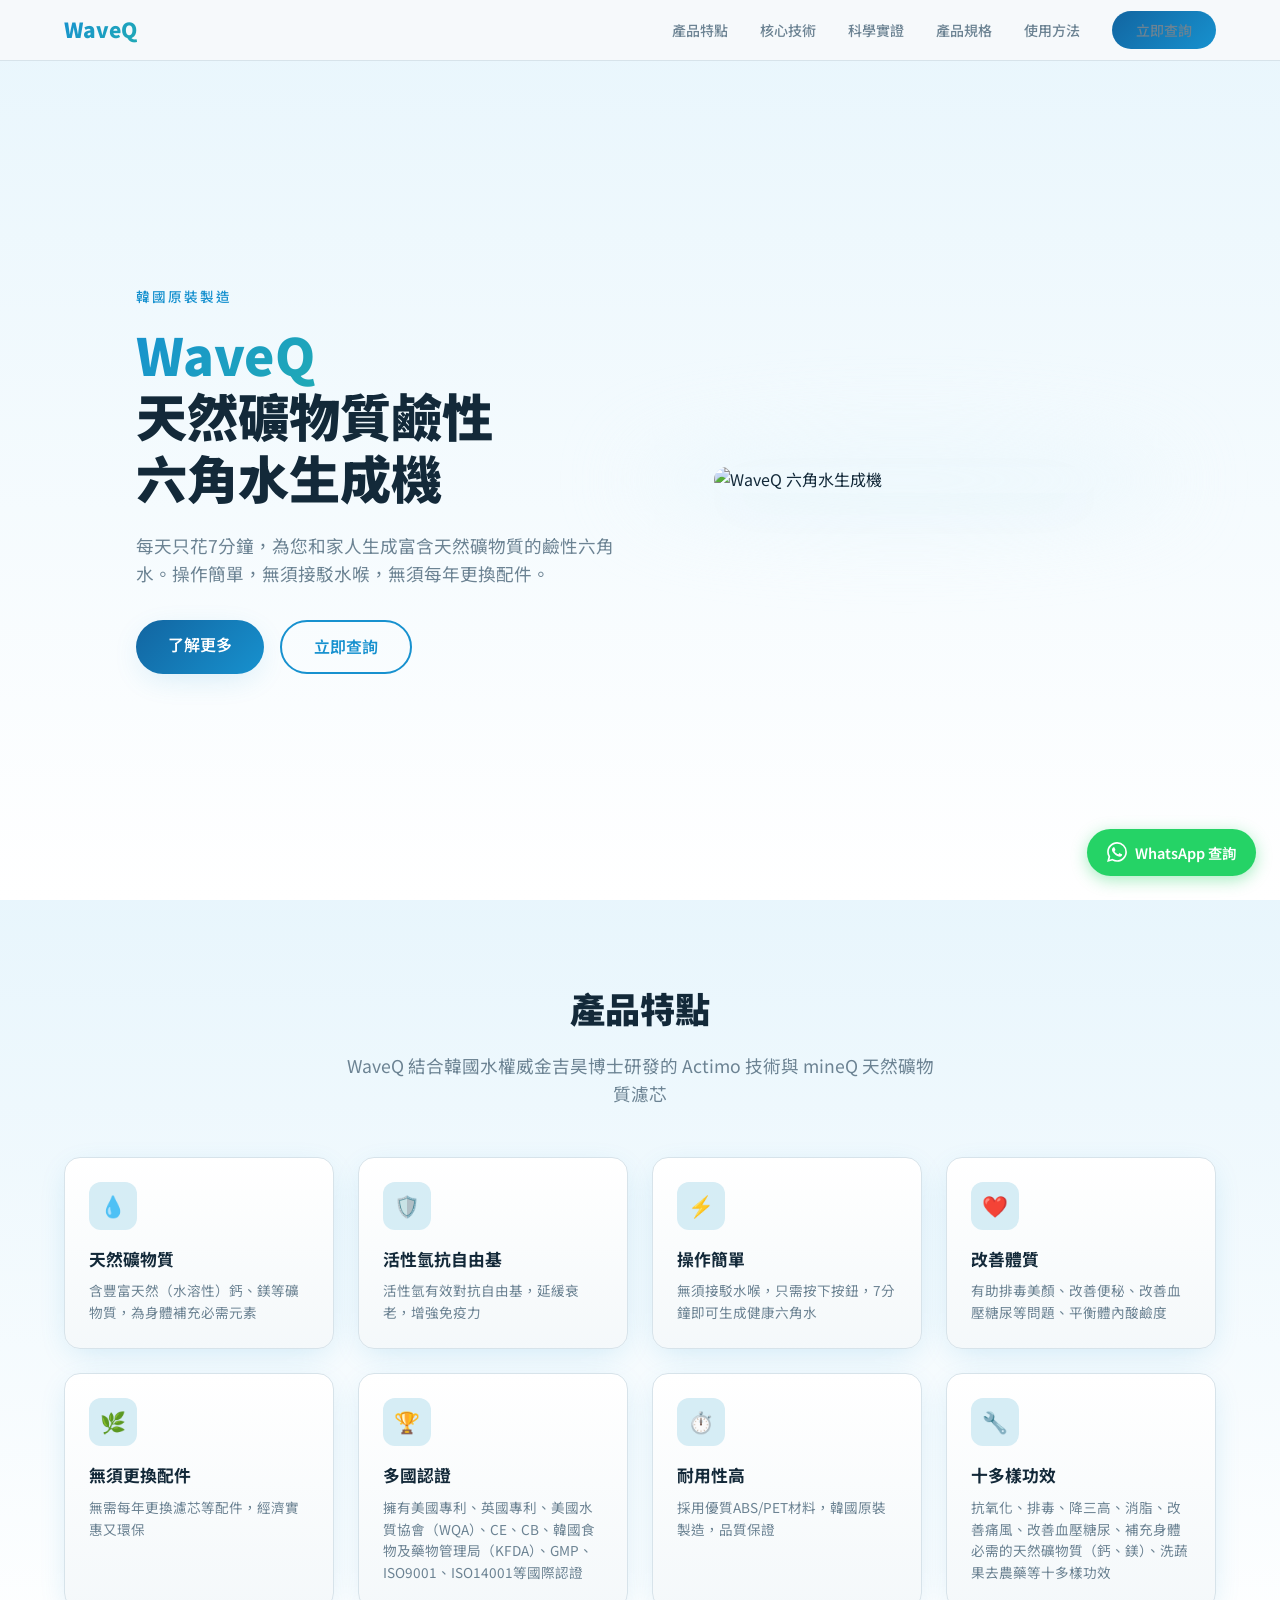
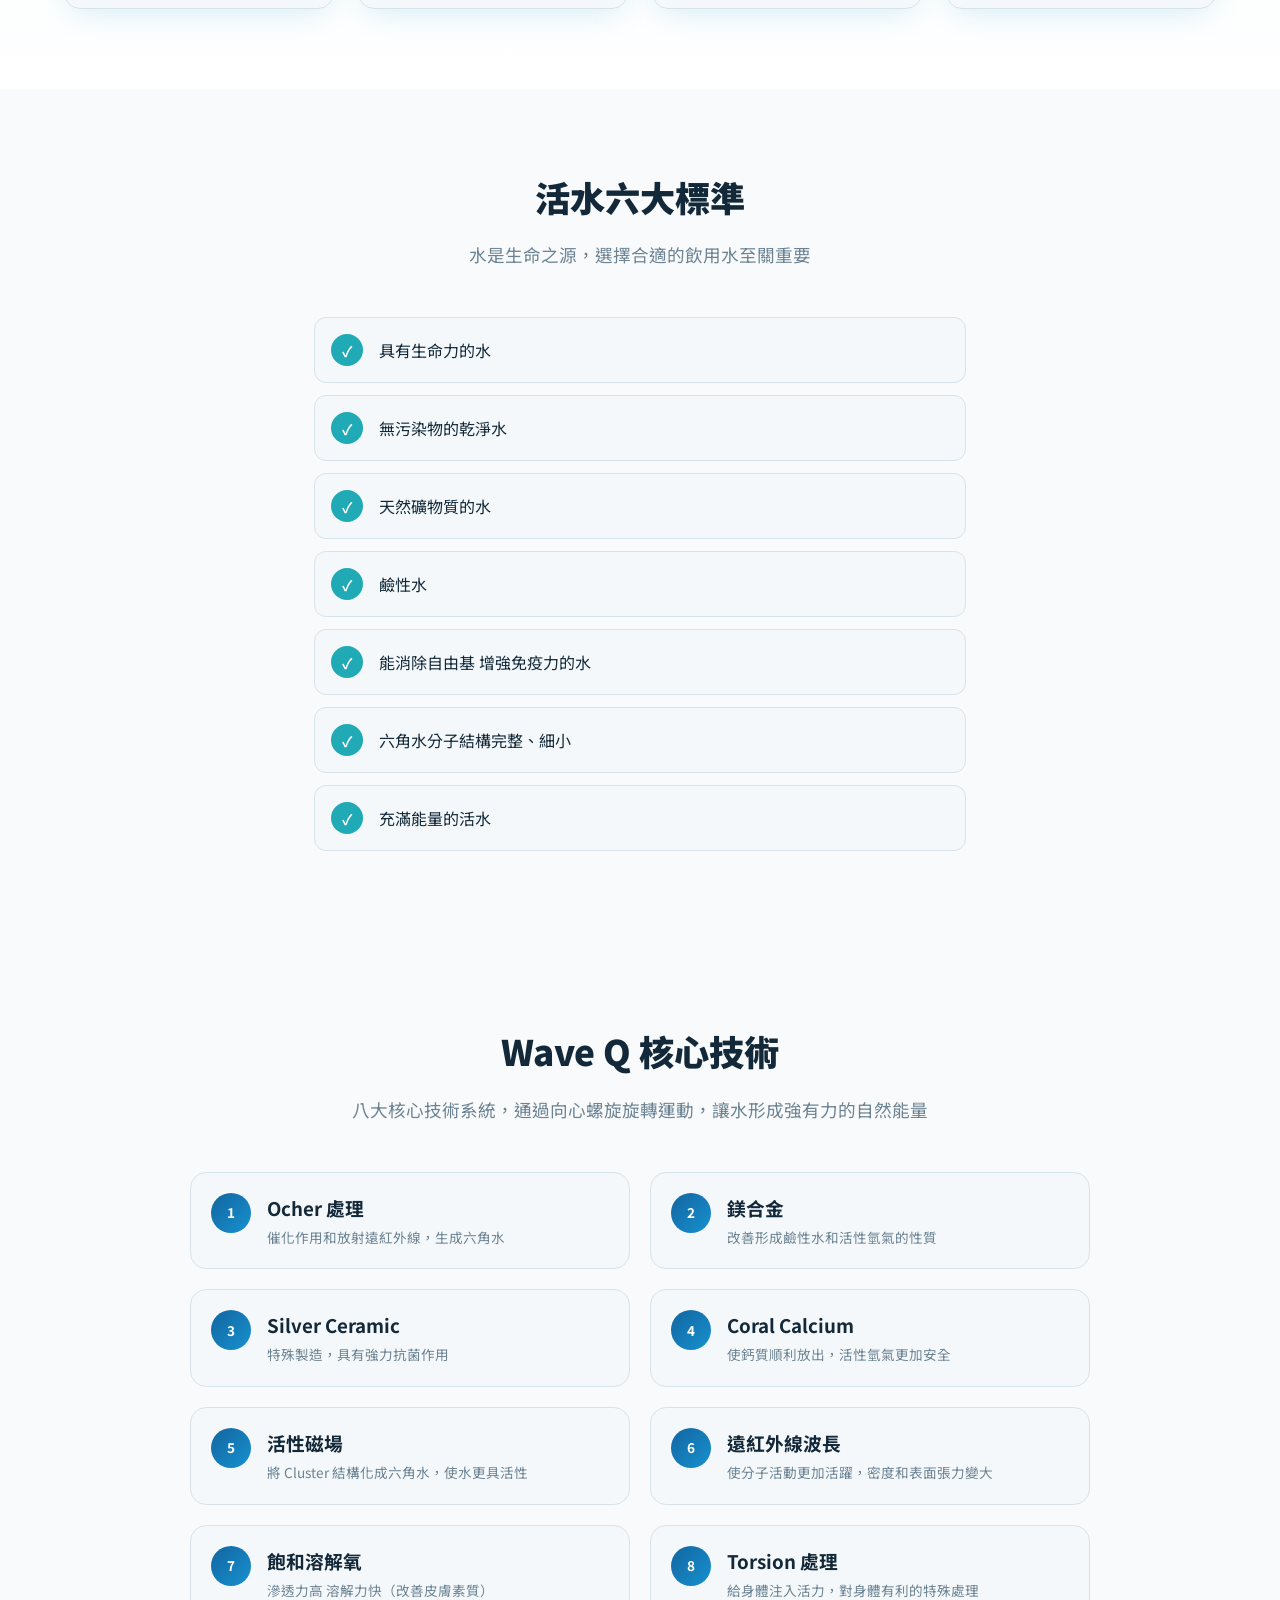
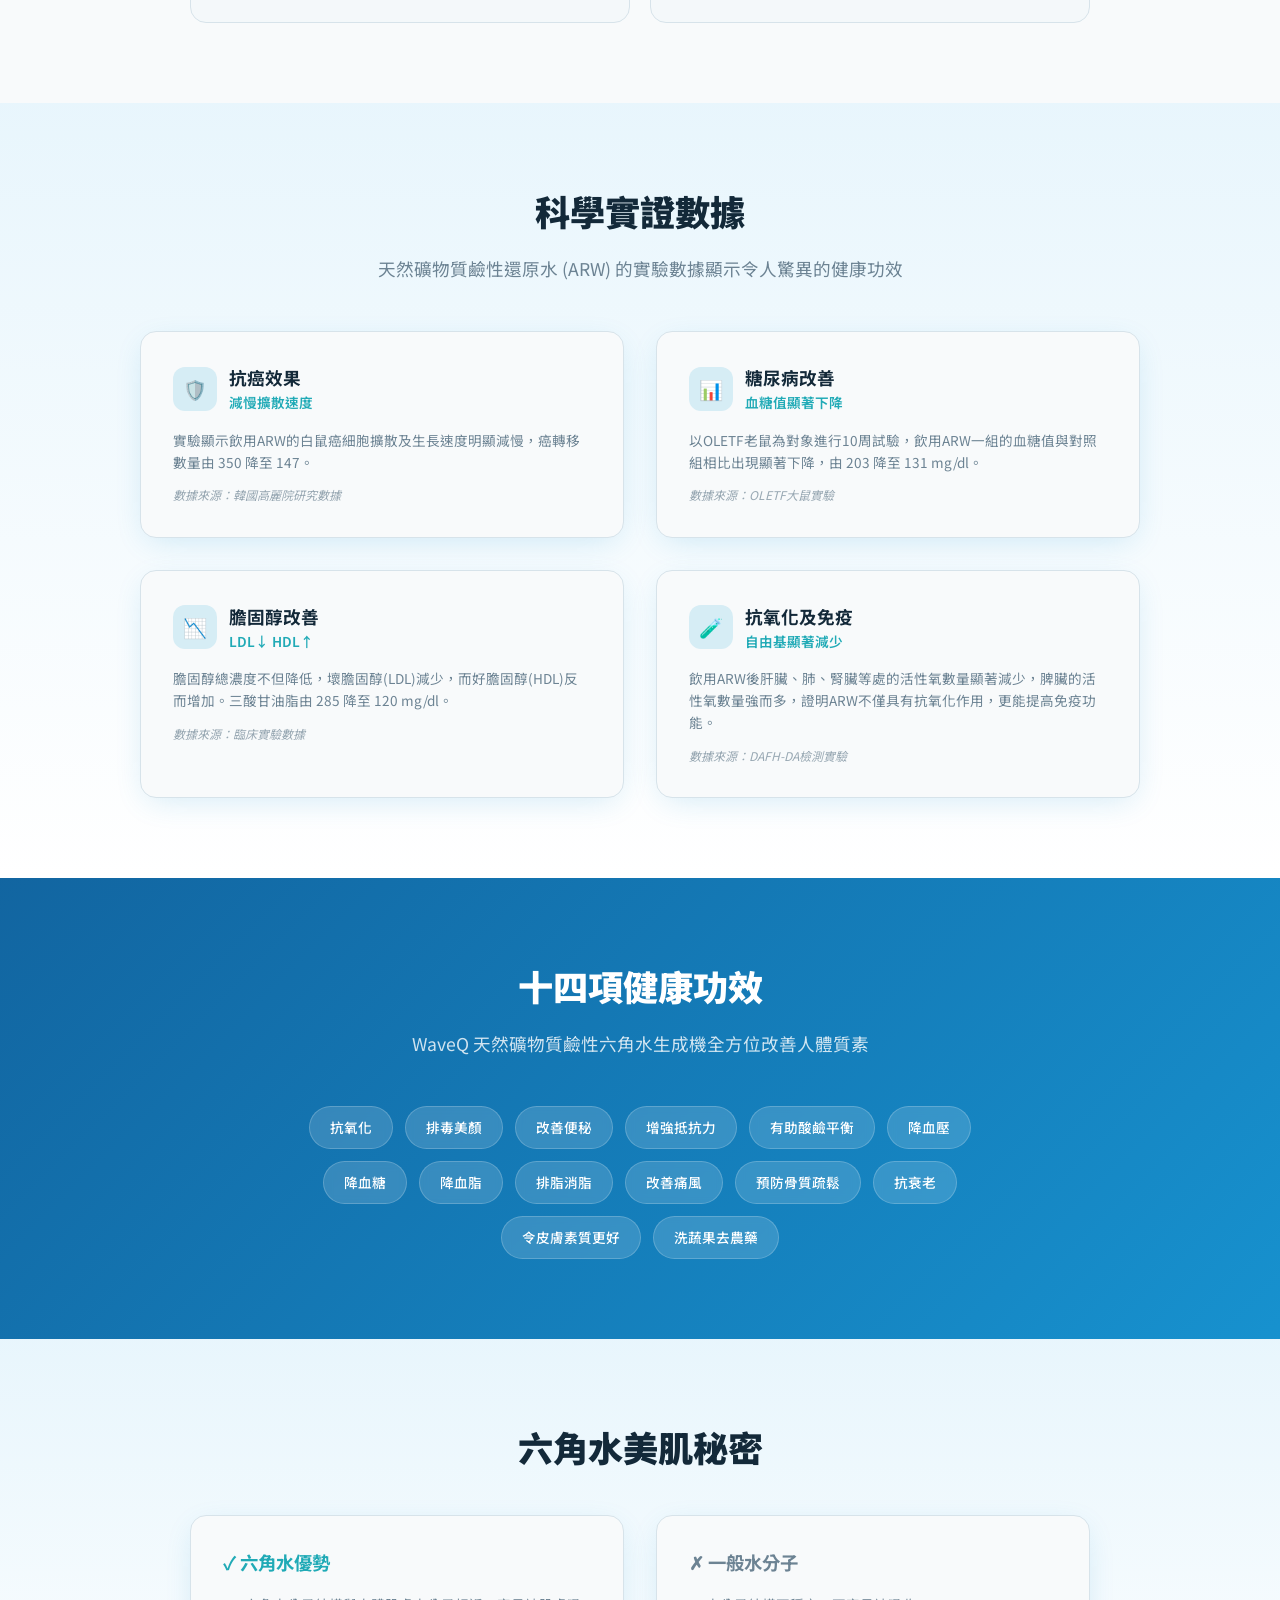
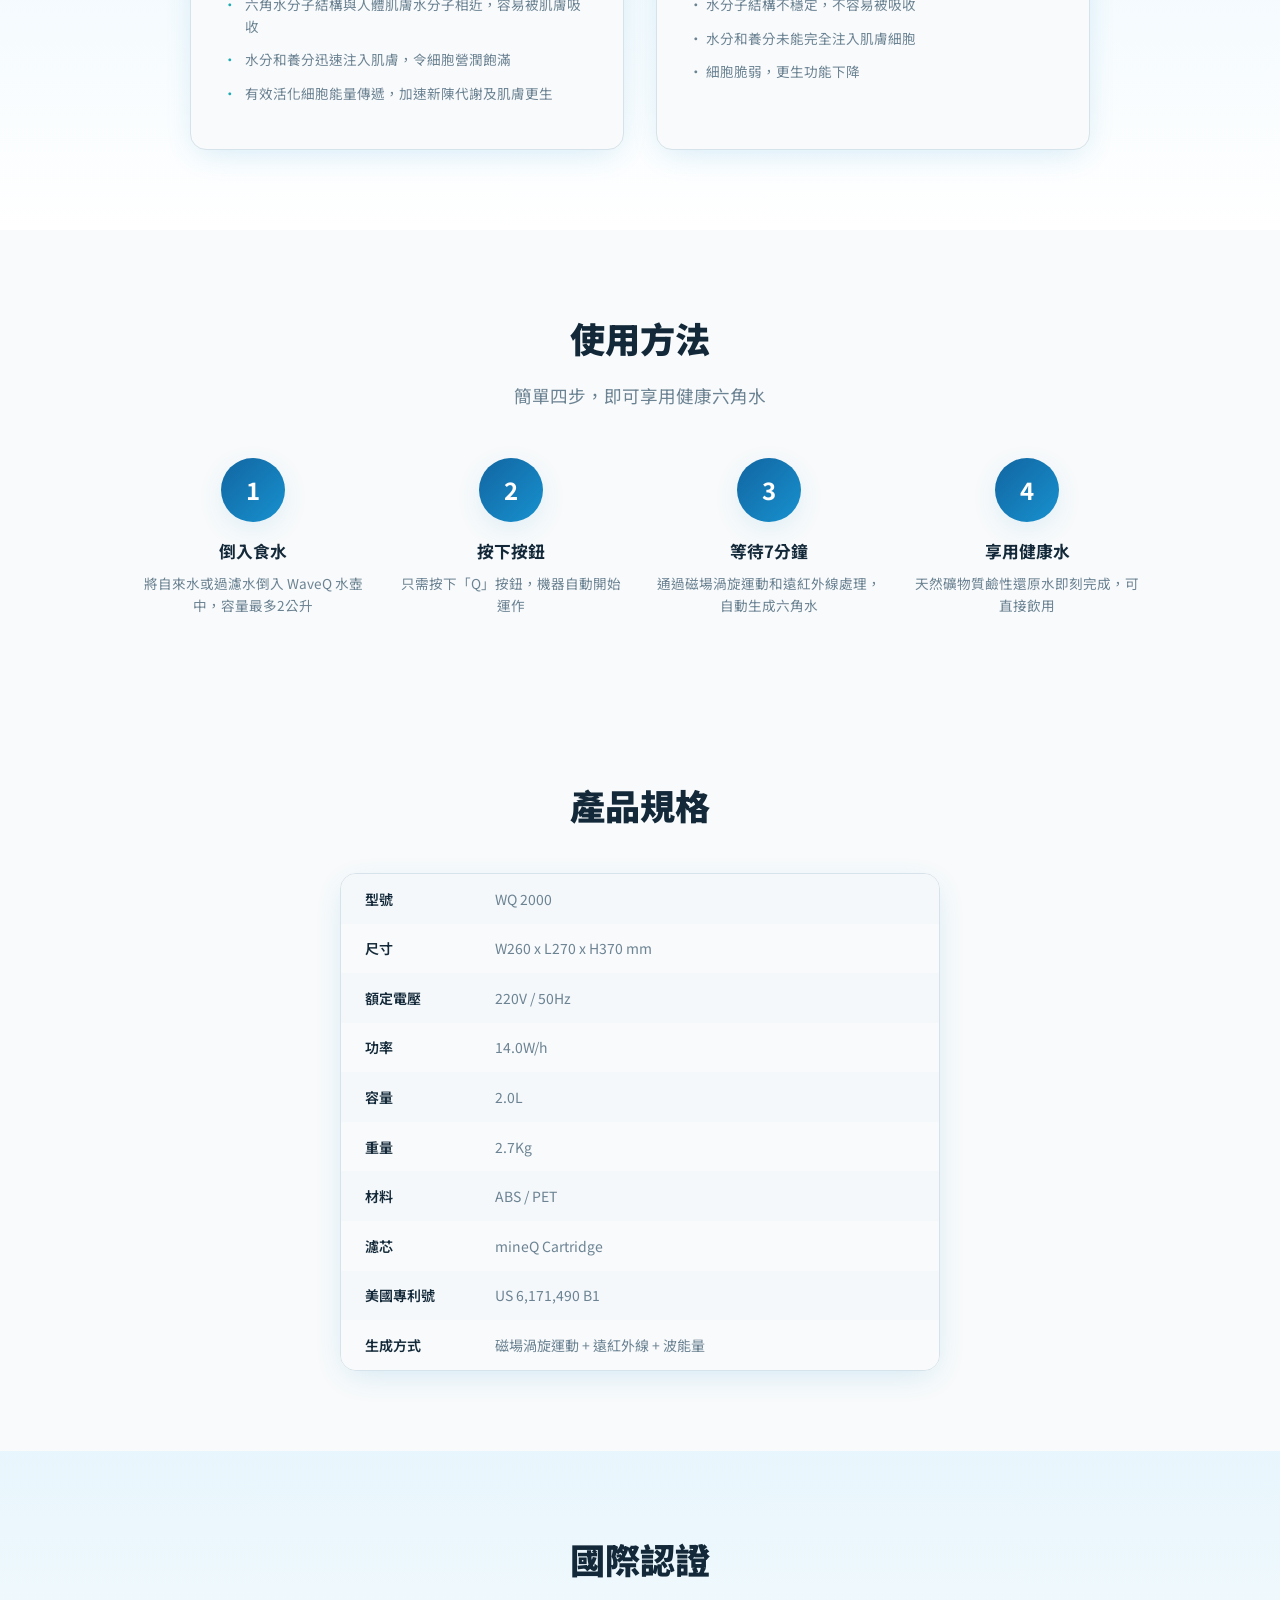
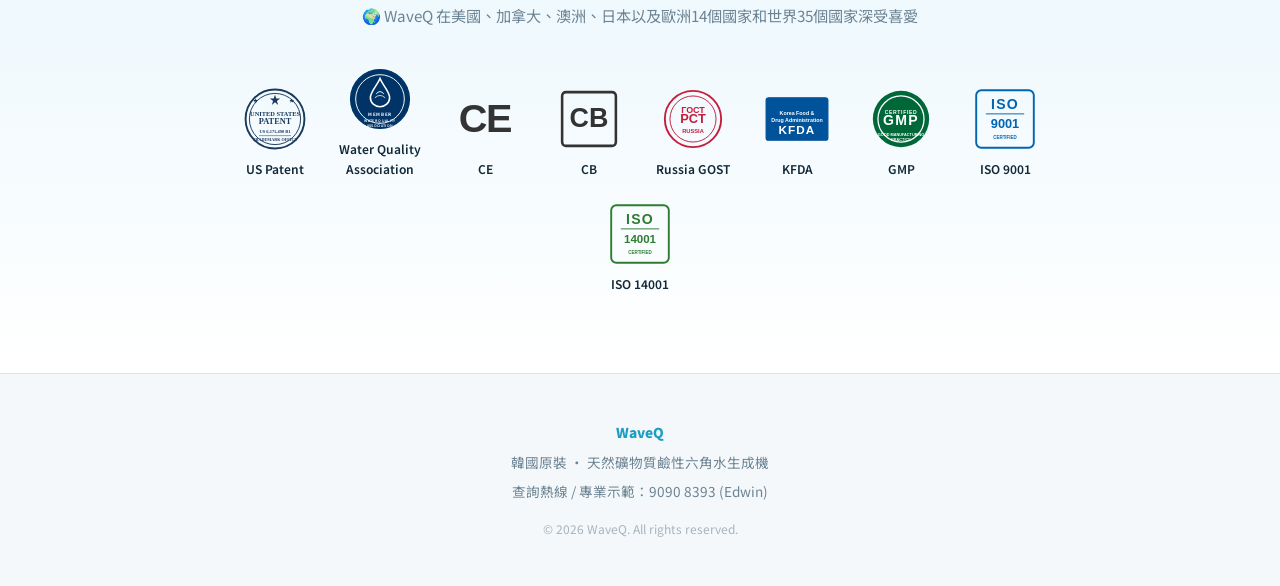
==== docs/index.html @ 983cb518 "Changes" ====
<!DOCTYPE html>
<html lang="zh-HK">
<head>
  <meta charset="UTF-8" />
  <meta name="viewport" content="width=device-width, initial-scale=1.0" />
  <title>WaveQ 韓國六角水生成機 | 天然礦物質鹼性還原水</title>
  <meta name="description" content="WaveQ 韓國原裝天然礦物質鹼性六角水生成機，每天7分鐘生成健康六角水。多國認證，操作簡單。" />
  <meta property="og:title" content="WaveQ 韓國六角水生成機" />
  <meta property="og:description" content="天然礦物質鹼性六角水生成機，每天7分鐘為您和家人生成健康六角水" />
  <meta property="og:type" content="website" />
  <link rel="preconnect" href="https://fonts.googleapis.com" />
  <link href="https://fonts.googleapis.com/css2?family=Noto+Sans+TC:wght@300;400;500;700;900&display=swap" rel="stylesheet" />
  <style>
    *, *::before, *::after { box-sizing: border-box; margin: 0; padding: 0; }
    :root {
      --bg: hsl(200, 30%, 98%);
      --fg: hsl(205, 50%, 15%);
      --card: hsl(200, 40%, 97%);
      --primary: hsl(200, 80%, 45%);
      --primary-fg: #fff;
      --secondary: hsl(195, 60%, 90%);
      --secondary-fg: hsl(205, 60%, 25%);
      --muted: hsl(205, 15%, 50%);
      --accent: hsl(185, 70%, 42%);
      --border: hsl(200, 30%, 88%);
      --water-deep: hsl(205, 80%, 35%);
      --gradient-water: linear-gradient(180deg, hsl(200, 80%, 95%), #fff);
      --gradient-deep: linear-gradient(135deg, hsl(205, 80%, 35%), hsl(200, 80%, 45%));
      --shadow-water: 0 8px 32px -8px hsla(200, 80%, 45%, 0.2);
      --shadow-water-lg: 0 16px 48px -12px hsla(200, 80%, 45%, 0.25);
      --radius: 1rem;
    }
    body { font-family: 'Noto Sans TC', sans-serif; background: var(--bg); color: var(--fg); line-height: 1.6; -webkit-font-smoothing: antialiased; }
    a { text-decoration: none; color: inherit; }
    .container { max-width: 1200px; margin: 0 auto; padding: 0 1.5rem; }
    .text-gradient { background: linear-gradient(135deg, var(--primary), var(--accent)); -webkit-background-clip: text; -webkit-text-fill-color: transparent; background-clip: text; }
    .section { padding: 5rem 0; }
    .section-title { font-size: 2.2rem; font-weight: 900; text-align: center; margin-bottom: 1rem; }
    .section-subtitle { text-align: center; color: var(--muted); font-size: 1.1rem; max-width: 600px; margin: 0 auto 3rem; }

    /* NAV */
    .nav { position: fixed; top: 0; left: 0; right: 0; z-index: 100; background: hsla(200, 30%, 98%, 0.85); backdrop-filter: blur(12px); border-bottom: 1px solid var(--border); }
    .nav-inner { display: flex; align-items: center; justify-content: space-between; height: 60px; }
    .nav-logo { font-size: 1.3rem; font-weight: 900; }
    .nav-links { display: flex; gap: 2rem; align-items: center; }
    .nav-links a { font-size: 0.875rem; font-weight: 500; color: var(--muted); transition: color 0.2s; }
    .nav-links a:hover { color: var(--primary); }
    .nav-cta { padding: 0.5rem 1.5rem; border-radius: 99px; background: var(--gradient-deep); color: #fff; font-size: 0.875rem; font-weight: 600; transition: box-shadow 0.3s; }
    .nav-cta:hover { box-shadow: var(--shadow-water); }
    .nav-toggle { display: none; background: none; border: none; font-size: 1.5rem; cursor: pointer; color: var(--fg); }
    .nav-mobile { display: none; flex-direction: column; gap: 0.5rem; padding: 1rem 1.5rem; background: var(--bg); border-bottom: 1px solid var(--border); }
    .nav-mobile a { padding: 0.5rem 0; font-size: 0.9rem; color: var(--muted); }

    /* HERO */
    .hero { min-height: 100vh; display: flex; align-items: center; background: var(--gradient-water); padding-top: 60px; }
    .hero-grid { display: grid; grid-template-columns: 1fr 1fr; gap: 3rem; align-items: center; }
    .hero-tag { color: var(--primary); font-weight: 500; letter-spacing: 0.15em; text-transform: uppercase; font-size: 0.85rem; margin-bottom: 1rem; }
    .hero h1 { font-size: 3.2rem; font-weight: 900; line-height: 1.2; margin-bottom: 1.5rem; }
    .hero p.desc { font-size: 1.1rem; color: var(--muted); margin-bottom: 2rem; max-width: 480px; }
    .hero-btns { display: flex; gap: 1rem; flex-wrap: wrap; }
    .btn-primary { padding: 0.75rem 2rem; border-radius: 99px; background: var(--gradient-deep); color: #fff; font-weight: 600; box-shadow: var(--shadow-water); transition: all 0.3s; border: none; cursor: pointer; font-size: 1rem; }
    .btn-primary:hover { transform: scale(1.05); box-shadow: var(--shadow-water-lg); }
    .btn-outline { padding: 0.75rem 2rem; border-radius: 99px; border: 2px solid var(--primary); color: var(--primary); font-weight: 600; background: transparent; cursor: pointer; font-size: 1rem; transition: all 0.3s; }
    .btn-outline:hover { background: var(--primary); color: #fff; }
    .hero-img-wrap { display: flex; justify-content: center; position: relative; }
    .hero-img-wrap img { max-width: 380px; width: 100%; border-radius: 1.5rem; box-shadow: var(--shadow-water-lg); position: relative; z-index: 1; }
    .hero-glow { position: absolute; inset: -2rem; border-radius: 50%; background: hsl(200, 80%, 95%); opacity: 0.6; filter: blur(40px); }

    /* FEATURES */
    .bg-water { background: var(--gradient-water); }
    .features-grid { display: grid; grid-template-columns: repeat(4, 1fr); gap: 1.5rem; }
    .feature-card { background: linear-gradient(180deg, #fff, var(--card)); border-radius: var(--radius); padding: 1.5rem; border: 1px solid var(--border); box-shadow: var(--shadow-water); transition: all 0.3s; }
    .feature-card:hover { transform: translateY(-4px); box-shadow: var(--shadow-water-lg); }
    .feature-icon { width: 48px; height: 48px; border-radius: 12px; background: var(--secondary); display: flex; align-items: center; justify-content: center; margin-bottom: 1rem; font-size: 1.3rem; }
    .feature-card h3 { font-size: 1.05rem; font-weight: 700; margin-bottom: 0.5rem; }
    .feature-card p { font-size: 0.85rem; color: var(--muted); }

    /* LIVING WATER */
    .criteria-item { display: flex; align-items: center; gap: 1rem; padding: 1rem; border-radius: 12px; background: var(--card); border: 1px solid var(--border); margin-bottom: 0.75rem; transition: box-shadow 0.3s; }
    .criteria-item:hover { box-shadow: var(--shadow-water); }
    .criteria-check { width: 32px; height: 32px; border-radius: 50%; background: var(--accent); color: #fff; display: flex; align-items: center; justify-content: center; flex-shrink: 0; font-weight: 700; font-size: 0.9rem; }

    /* TECHNOLOGY */
    .tech-grid { display: grid; grid-template-columns: 1fr 1fr; gap: 1.25rem; max-width: 900px; margin: 0 auto; }
    .tech-card { display: flex; align-items: flex-start; gap: 1rem; padding: 1.25rem; border-radius: var(--radius); background: var(--card); border: 1px solid var(--border); transition: box-shadow 0.3s; }
    .tech-card:hover { box-shadow: var(--shadow-water); }
    .tech-num { width: 40px; height: 40px; border-radius: 50%; background: var(--gradient-deep); color: #fff; display: flex; align-items: center; justify-content: center; font-weight: 700; font-size: 0.85rem; flex-shrink: 0; }
    .tech-card h3 { font-weight: 700; margin-bottom: 0.25rem; }
    .tech-card p { font-size: 0.85rem; color: var(--muted); }

    /* HEALTH DATA */
    .data-grid { display: grid; grid-template-columns: 1fr 1fr; gap: 2rem; max-width: 1000px; margin: 0 auto; }
    .data-card { background: var(--bg); border-radius: var(--radius); padding: 2rem; border: 1px solid var(--border); box-shadow: var(--shadow-water); transition: box-shadow 0.3s; }
    .data-card:hover { box-shadow: var(--shadow-water-lg); }
    .data-header { display: flex; align-items: center; gap: 0.75rem; margin-bottom: 1rem; }
    .data-icon { width: 44px; height: 44px; border-radius: 12px; background: var(--secondary); display: flex; align-items: center; justify-content: center; font-size: 1.2rem; }
    .data-header h3 { font-weight: 700; font-size: 1.1rem; }
    .data-stat { font-size: 0.85rem; font-weight: 600; color: var(--accent); }
    .data-card p { font-size: 0.85rem; color: var(--muted); margin-bottom: 0.75rem; }
    .data-source { font-size: 0.75rem; color: hsl(205, 15%, 65%); font-style: italic; }

    /* BENEFITS */
    .benefits-section { background: var(--gradient-deep); color: #fff; }
    .benefits-section .section-subtitle { color: hsla(0,0%,100%,0.8); }
    .benefits-wrap { display: flex; flex-wrap: wrap; justify-content: center; gap: 0.75rem; max-width: 700px; margin: 0 auto; }
    .benefit-tag { padding: 0.6rem 1.25rem; border-radius: 99px; background: hsla(0,0%,100%,0.15); border: 1px solid hsla(0,0%,100%,0.2); font-size: 0.85rem; font-weight: 500; backdrop-filter: blur(4px); }

    /* SKINCARE */
    .skin-grid { display: grid; grid-template-columns: 1fr 1fr; gap: 2rem; max-width: 900px; margin: 0 auto; }
    .skin-card { background: var(--bg); border-radius: var(--radius); padding: 2rem; border: 1px solid var(--border); box-shadow: var(--shadow-water); }
    .skin-card h3 { font-size: 1.15rem; font-weight: 700; margin-bottom: 1rem; }
    .skin-card h3.good { color: var(--accent); }
    .skin-card h3.bad { color: var(--muted); }
    .skin-card li { font-size: 0.85rem; color: var(--muted); margin-bottom: 0.75rem; display: flex; gap: 0.5rem; }
    .skin-card li span.dot-accent { color: var(--accent); }

    /* HOW TO USE */
    .steps-grid { display: grid; grid-template-columns: repeat(4, 1fr); gap: 2rem; max-width: 1000px; margin: 0 auto; text-align: center; }
    .step-num { width: 64px; height: 64px; border-radius: 50%; background: var(--gradient-deep); color: #fff; display: flex; align-items: center; justify-content: center; font-size: 1.5rem; font-weight: 700; margin: 0 auto 1rem; box-shadow: var(--shadow-water); }
    .steps-grid h3 { font-weight: 700; font-size: 1.05rem; margin-bottom: 0.5rem; }
    .steps-grid p { font-size: 0.85rem; color: var(--muted); }

    /* SPECS */
    .specs-table { max-width: 600px; margin: 0 auto; border-radius: var(--radius); border: 1px solid var(--border); overflow: hidden; box-shadow: var(--shadow-water); }
    .spec-row { display: flex; align-items: center; padding: 0.85rem 1.5rem; }
    .spec-row:nth-child(odd) { background: var(--card); }
    .spec-row:nth-child(even) { background: var(--bg); }
    .spec-label { width: 130px; flex-shrink: 0; font-weight: 600; font-size: 0.875rem; }
    .spec-value { font-size: 0.875rem; color: var(--muted); }

    /* CERTS */
    .certs-note { text-align: center; color: var(--muted); margin-bottom: 2.5rem; font-size: 0.95rem; }
    .certs-wrap { display: flex; flex-wrap: wrap; justify-content: center; align-items: flex-end; gap: 1.5rem; max-width: 900px; margin: 0 auto; }
    .cert-badge { display: flex; flex-direction: column; align-items: center; gap: 0.5rem; min-width: 80px; text-align: center; font-size: 0.75rem; font-weight: 600; color: var(--fg); }
    .cert-badge .cert-logo { width: 64px; height: 64px; display: flex; align-items: center; justify-content: center; }

    /* FOOTER */
    .footer { padding: 3rem 0; background: var(--card); border-top: 1px solid var(--border); text-align: center; }
    .footer-logo { font-size: 1.2rem; font-weight: 900; margin-bottom: 0.5rem; }
    .footer p { font-size: 0.85rem; color: var(--muted); }
    .footer .copy { font-size: 0.75rem; color: hsl(205, 15%, 70%); margin-top: 1rem; }

    /* WHATSAPP */
    .wa-btn { position: fixed; bottom: 1.5rem; right: 1.5rem; z-index: 200; display: flex; align-items: center; gap: 0.5rem; padding: 0.75rem 1.25rem; border-radius: 99px; background: #25D366; color: #fff; font-weight: 600; font-size: 0.9rem; box-shadow: 0 4px 16px rgba(37,211,102,0.4); transition: all 0.3s; }
    .wa-btn:hover { transform: scale(1.05); box-shadow: 0 6px 24px rgba(37,211,102,0.5); }
    .wa-btn svg { width: 20px; height: 20px; }

    /* RESPONSIVE */
    @media (max-width: 768px) {
      .hero-grid { grid-template-columns: 1fr; text-align: center; }
      .hero h1 { font-size: 2.2rem; }
      .hero p.desc { margin: 0 auto 2rem; }
      .hero-btns { justify-content: center; }
      .hero-img-wrap img { max-width: 280px; }
      .features-grid { grid-template-columns: 1fr 1fr; }
      .tech-grid, .data-grid, .skin-grid { grid-template-columns: 1fr; }
      .steps-grid { grid-template-columns: 1fr 1fr; }
      .nav-links { display: none; }
      .nav-toggle { display: block; }
      .nav-mobile.open { display: flex; }
      .section-title { font-size: 1.7rem; }
      .wa-btn span { display: none; }
    }
    @media (max-width: 480px) {
      .features-grid { grid-template-columns: 1fr; }
      .steps-grid { grid-template-columns: 1fr; }
    }

    /* ANIMATIONS */
    .fade-in { opacity: 0; transform: translateY(20px); transition: opacity 0.6s ease, transform 0.6s ease; }
    .fade-in.visible { opacity: 1; transform: translateY(0); }
  </style>
</head>
<body>

<!-- NAV -->
<nav class="nav">
  <div class="container nav-inner">
    <a href="#" class="nav-logo text-gradient">WaveQ</a>
    <div class="nav-links">
      <a href="#features">產品特點</a>
      <a href="#technology">核心技術</a>
      <a href="#research">科學實證</a>
      <a href="#specs">產品規格</a>
      <a href="#howto">使用方法</a>
      <a href="https://wa.link/uuzzvl" target="_blank" rel="noopener" class="nav-cta">立即查詢</a>
    </div>
    <button class="nav-toggle" onclick="document.getElementById('mobileNav').classList.toggle('open')" aria-label="Menu">☰</button>
  </div>
  <div id="mobileNav" class="nav-mobile">
    <a href="#features" onclick="this.parentElement.classList.remove('open')">產品特點</a>
    <a href="#technology" onclick="this.parentElement.classList.remove('open')">核心技術</a>
    <a href="#research" onclick="this.parentElement.classList.remove('open')">科學實證</a>
    <a href="#specs" onclick="this.parentElement.classList.remove('open')">產品規格</a>
    <a href="#howto" onclick="this.parentElement.classList.remove('open')">使用方法</a>
  </div>
</nav>

<!-- HERO -->
<section class="hero">
  <div class="container">
    <div class="hero-grid">
      <div class="fade-in">
        <p class="hero-tag">韓國原裝製造</p>
        <h1><span class="text-gradient">WaveQ</span><br>天然礦物質鹼性<br>六角水生成機</h1>
        <p class="desc">每天只花7分鐘，為您和家人生成富含天然礦物質的鹼性六角水。操作簡單，無須接駁水喉，無須每年更換配件。</p>
        <div class="hero-btns">
          <a href="#features" class="btn-primary">了解更多</a>
          <a href="https://wa.link/uuzzvl" target="_blank" rel="noopener" class="btn-outline">立即查詢</a>
        </div>
      </div>
      <div class="hero-img-wrap fade-in">
        <div class="hero-glow"></div>
        <img src="https://boyman131418.github.io/waveq/assets/waveq-product.jpeg" alt="WaveQ 六角水生成機" />
      </div>
    </div>
  </div>
</section>

<!-- FEATURES -->
<section id="features" class="section bg-water">
  <div class="container">
    <h2 class="section-title fade-in">產品特點</h2>
    <p class="section-subtitle fade-in">WaveQ 結合韓國水權威金吉昊博士研發的 Actimo 技術與 mineQ 天然礦物質濾芯</p>
    <div class="features-grid">
      <div class="feature-card fade-in"><div class="feature-icon">💧</div><h3>天然礦物質</h3><p>含豐富天然（水溶性）鈣、鎂等礦物質，為身體補充必需元素</p></div>
      <div class="feature-card fade-in"><div class="feature-icon">🛡️</div><h3>活性氫抗自由基</h3><p>活性氫有效對抗自由基，延緩衰老，增強免疫力</p></div>
      <div class="feature-card fade-in"><div class="feature-icon">⚡</div><h3>操作簡單</h3><p>無須接駁水喉，只需按下按鈕，7分鐘即可生成健康六角水</p></div>
      <div class="feature-card fade-in"><div class="feature-icon">❤️</div><h3>改善體質</h3><p>有助排毒美顏、改善便秘、改善血壓糖尿等問題、平衡體內酸鹼度</p></div>
      <div class="feature-card fade-in"><div class="feature-icon">🌿</div><h3>無須更換配件</h3><p>無需每年更換濾芯等配件，經濟實惠又環保</p></div>
      <div class="feature-card fade-in"><div class="feature-icon">🏆</div><h3>多國認證</h3><p>擁有美國專利、英國專利、美國水質協會（WQA）、CE、CB、韓國食物及藥物管理局（KFDA）、GMP、ISO9001、ISO14001等國際認證</p></div>
      <div class="feature-card fade-in"><div class="feature-icon">⏱️</div><h3>耐用性高</h3><p>採用優質ABS/PET材料，韓國原裝製造，品質保證</p></div>
      <div class="feature-card fade-in"><div class="feature-icon">🔧</div><h3>十多樣功效</h3><p>抗氧化、排毒、降三高、消脂、改善痛風、改善血壓糖尿、補充身體必需的天然礦物質（鈣、鎂）、洗蔬果去農藥等十多樣功效</p></div>
    </div>
  </div>
</section>

<!-- LIVING WATER -->
<section class="section">
  <div class="container" style="max-width:700px;">
    <h2 class="section-title fade-in">活水六大標準</h2>
    <p class="section-subtitle fade-in">水是生命之源，選擇合適的飲用水至關重要</p>
    <div class="criteria-item fade-in"><div class="criteria-check">✓</div><span>具有生命力的水</span></div>
    <div class="criteria-item fade-in"><div class="criteria-check">✓</div><span>無污染物的乾淨水</span></div>
    <div class="criteria-item fade-in"><div class="criteria-check">✓</div><span>天然礦物質的水</span></div>
    <div class="criteria-item fade-in"><div class="criteria-check">✓</div><span>鹼性水</span></div>
    <div class="criteria-item fade-in"><div class="criteria-check">✓</div><span>能消除自由基 增強免疫力的水</span></div>
    <div class="criteria-item fade-in"><div class="criteria-check">✓</div><span>六角水分子結構完整、細小</span></div>
    <div class="criteria-item fade-in"><div class="criteria-check">✓</div><span>充滿能量的活水</span></div>
  </div>
</section>

<!-- TECHNOLOGY -->
<section id="technology" class="section">
  <div class="container">
    <h2 class="section-title fade-in">Wave Q 核心技術</h2>
    <p class="section-subtitle fade-in">八大核心技術系統，通過向心螺旋旋轉運動，讓水形成強有力的自然能量</p>
    <div class="tech-grid">
      <div class="tech-card fade-in"><div class="tech-num">1</div><div><h3>Ocher 處理</h3><p>催化作用和放射遠紅外線，生成六角水</p></div></div>
      <div class="tech-card fade-in"><div class="tech-num">2</div><div><h3>鎂合金</h3><p>改善形成鹼性水和活性氫氣的性質</p></div></div>
      <div class="tech-card fade-in"><div class="tech-num">3</div><div><h3>Silver Ceramic</h3><p>特殊製造，具有強力抗菌作用</p></div></div>
      <div class="tech-card fade-in"><div class="tech-num">4</div><div><h3>Coral Calcium</h3><p>使鈣質順利放出，活性氫氣更加安全</p></div></div>
      <div class="tech-card fade-in"><div class="tech-num">5</div><div><h3>活性磁場</h3><p>將 Cluster 結構化成六角水，使水更具活性</p></div></div>
      <div class="tech-card fade-in"><div class="tech-num">6</div><div><h3>遠紅外線波長</h3><p>使分子活動更加活躍，密度和表面張力變大</p></div></div>
      <div class="tech-card fade-in"><div class="tech-num">7</div><div><h3>飽和溶解氧</h3><p>滲透力高 溶解力快（改善皮膚素質）</p></div></div>
      <div class="tech-card fade-in"><div class="tech-num">8</div><div><h3>Torsion 處理</h3><p>給身體注入活力，對身體有利的特殊處理</p></div></div>
    </div>
  </div>
</section>

<!-- HEALTH DATA -->
<section id="research" class="section bg-water">
  <div class="container">
    <h2 class="section-title fade-in">科學實證數據</h2>
    <p class="section-subtitle fade-in">天然礦物質鹼性還原水 (ARW) 的實驗數據顯示令人驚異的健康功效</p>
    <div class="data-grid">
      <div class="data-card fade-in">
        <div class="data-header"><div class="data-icon">🛡️</div><div><h3>抗癌效果</h3><div class="data-stat">減慢擴散速度</div></div></div>
        <p>實驗顯示飲用ARW的白鼠癌細胞擴散及生長速度明顯減慢，癌轉移數量由 350 降至 147。</p>
        <div class="data-source">數據來源：韓國高麗院研究數據</div>
      </div>
      <div class="data-card fade-in">
        <div class="data-header"><div class="data-icon">📊</div><div><h3>糖尿病改善</h3><div class="data-stat">血糖值顯著下降</div></div></div>
        <p>以OLETF老鼠為對象進行10周試驗，飲用ARW一組的血糖值與對照組相比出現顯著下降，由 203 降至 131 mg/dl。</p>
        <div class="data-source">數據來源：OLETF大鼠實驗</div>
      </div>
      <div class="data-card fade-in">
        <div class="data-header"><div class="data-icon">📉</div><div><h3>膽固醇改善</h3><div class="data-stat">LDL↓ HDL↑</div></div></div>
        <p>膽固醇總濃度不但降低，壞膽固醇(LDL)減少，而好膽固醇(HDL)反而增加。三酸甘油脂由 285 降至 120 mg/dl。</p>
        <div class="data-source">數據來源：臨床實驗數據</div>
      </div>
      <div class="data-card fade-in">
        <div class="data-header"><div class="data-icon">🧪</div><div><h3>抗氧化及免疫</h3><div class="data-stat">自由基顯著減少</div></div></div>
        <p>飲用ARW後肝臟、肺、腎臟等處的活性氧數量顯著減少，脾臟的活性氧數量強而多，證明ARW不僅具有抗氧化作用，更能提高免疫功能。</p>
        <div class="data-source">數據來源：DAFH-DA檢測實驗</div>
      </div>
    </div>
  </div>
</section>

<!-- BENEFITS -->
<section class="section benefits-section">
  <div class="container">
    <h2 class="section-title fade-in" style="color:#fff;">十四項健康功效</h2>
    <p class="section-subtitle fade-in">WaveQ 天然礦物質鹼性六角水生成機全方位改善人體質素</p>
    <div class="benefits-wrap fade-in">
      <span class="benefit-tag">抗氧化</span>
      <span class="benefit-tag">排毒美顏</span>
      <span class="benefit-tag">改善便秘</span>
      <span class="benefit-tag">增強抵抗力</span>
      <span class="benefit-tag">有助酸鹼平衡</span>
      <span class="benefit-tag">降血壓</span>
      <span class="benefit-tag">降血糖</span>
      <span class="benefit-tag">降血脂</span>
      <span class="benefit-tag">排脂消脂</span>
      <span class="benefit-tag">改善痛風</span>
      <span class="benefit-tag">預防骨質疏鬆</span>
      <span class="benefit-tag">抗衰老</span>
      <span class="benefit-tag">令皮膚素質更好</span>
      <span class="benefit-tag">洗蔬果去農藥</span>
    </div>
  </div>
</section>

<!-- SKINCARE -->
<section class="section bg-water">
  <div class="container">
    <h2 class="section-title fade-in">六角水美肌秘密</h2>
    <div class="skin-grid" style="margin-top:2.5rem;">
      <div class="skin-card fade-in">
        <h3 class="good">✓ 六角水優勢</h3>
        <ul style="list-style:none;">
          <li><span class="dot-accent">•</span> 六角水分子結構與人體肌膚水分子相近，容易被肌膚吸收</li>
          <li><span class="dot-accent">•</span> 水分和養分迅速注入肌膚，令細胞營潤飽滿</li>
          <li><span class="dot-accent">•</span> 有效活化細胞能量傳遞，加速新陳代謝及肌膚更生</li>
        </ul>
      </div>
      <div class="skin-card fade-in">
        <h3 class="bad">✗ 一般水分子</h3>
        <ul style="list-style:none;">
          <li>• 水分子結構不穩定，不容易被吸收</li>
          <li>• 水分和養分未能完全注入肌膚細胞</li>
          <li>• 細胞脆弱，更生功能下降</li>
        </ul>
      </div>
    </div>
  </div>
</section>

<!-- HOW TO USE -->
<section id="howto" class="section">
  <div class="container">
    <h2 class="section-title fade-in">使用方法</h2>
    <p class="section-subtitle fade-in">簡單四步，即可享用健康六角水</p>
    <div class="steps-grid">
      <div class="fade-in"><div class="step-num">1</div><h3>倒入食水</h3><p>將自來水或過濾水倒入 WaveQ 水壺中，容量最多2公升</p></div>
      <div class="fade-in"><div class="step-num">2</div><h3>按下按鈕</h3><p>只需按下「Q」按鈕，機器自動開始運作</p></div>
      <div class="fade-in"><div class="step-num">3</div><h3>等待7分鐘</h3><p>通過磁場渦旋運動和遠紅外線處理，自動生成六角水</p></div>
      <div class="fade-in"><div class="step-num">4</div><h3>享用健康水</h3><p>天然礦物質鹼性還原水即刻完成，可直接飲用</p></div>
    </div>
  </div>
</section>

<!-- SPECS -->
<section id="specs" class="section">
  <div class="container">
    <h2 class="section-title fade-in">產品規格</h2>
    <div class="specs-table fade-in" style="margin-top:2.5rem;">
      <div class="spec-row"><span class="spec-label">型號</span><span class="spec-value">WQ 2000</span></div>
      <div class="spec-row"><span class="spec-label">尺寸</span><span class="spec-value">W260 x L270 x H370 mm</span></div>
      <div class="spec-row"><span class="spec-label">額定電壓</span><span class="spec-value">220V / 50Hz</span></div>
      <div class="spec-row"><span class="spec-label">功率</span><span class="spec-value">14.0W/h</span></div>
      <div class="spec-row"><span class="spec-label">容量</span><span class="spec-value">2.0L</span></div>
      <div class="spec-row"><span class="spec-label">重量</span><span class="spec-value">2.7Kg</span></div>
      <div class="spec-row"><span class="spec-label">材料</span><span class="spec-value">ABS / PET</span></div>
      <div class="spec-row"><span class="spec-label">濾芯</span><span class="spec-value">mineQ Cartridge</span></div>
      <div class="spec-row"><span class="spec-label">美國專利號</span><span class="spec-value">US 6,171,490 B1</span></div>
      <div class="spec-row"><span class="spec-label">生成方式</span><span class="spec-value">磁場渦旋運動 + 遠紅外線 + 波能量</span></div>
    </div>
  </div>
</section>

<!-- CERTIFICATIONS -->
<section class="section bg-water">
  <div class="container">
    <h2 class="section-title fade-in">國際認證</h2>
    <p class="certs-note fade-in">🌍 WaveQ 在美國、加拿大、澳洲、日本以及歐洲14個國家和世界35個國家深受喜愛</p>
    <div class="certs-wrap fade-in">

      <!-- US Patent - 美國專利印章 -->
      <div class="cert-badge">
        <div class="cert-logo">
          <svg width="64" height="64" viewBox="0 0 100 100">
            <circle cx="50" cy="50" r="46" fill="none" stroke="#1a3a5c" stroke-width="3"/>
            <circle cx="50" cy="50" r="40" fill="none" stroke="#1a3a5c" stroke-width="1.5"/>
            <path d="M50 12 L52 18 L58 18 L53 22 L55 28 L50 24 L45 28 L47 22 L42 18 L48 18Z" fill="#1a3a5c"/>
            <path d="M25 22 L27 26 L31 26 L28 29 L29 33 L25 30 L21 33 L22 29 L19 26 L23 26Z" fill="#1a3a5c" transform="scale(0.6) translate(8,8)"/>
            <path d="M75 22 L77 26 L81 26 L78 29 L79 33 L75 30 L71 33 L72 29 L69 26 L73 26Z" fill="#1a3a5c" transform="scale(0.6) translate(52,8)"/>
            <text x="50" y="45" text-anchor="middle" font-size="10" font-weight="bold" fill="#1a3a5c" font-family="serif">UNITED STATES</text>
            <text x="50" y="58" text-anchor="middle" font-size="13" font-weight="bold" fill="#1a3a5c" font-family="serif">PATENT</text>
            <text x="50" y="72" text-anchor="middle" font-size="7" fill="#1a3a5c" font-family="serif">US 6,171,490 B1</text>
            <line x1="25" y1="76" x2="75" y2="76" stroke="#1a3a5c" stroke-width="0.8"/>
            <text x="50" y="85" text-anchor="middle" font-size="6.5" fill="#1a3a5c" font-family="serif">TRADEMARK OFFICE</text>
          </svg>
        </div>
        US Patent
      </div>

      <!-- Water Quality Association -->
      <div class="cert-badge">
        <div class="cert-logo">
          <svg width="64" height="64" viewBox="0 0 100 100">
            <circle cx="50" cy="50" r="46" fill="#003366" stroke="#003366" stroke-width="2"/>
            <circle cx="50" cy="50" r="38" fill="none" stroke="#fff" stroke-width="1.5"/>
            <path d="M50 18 C45 30, 35 38, 35 48 C35 56, 42 62, 50 62 C58 62, 65 56, 65 48 C65 38, 55 30, 50 18Z" fill="none" stroke="#fff" stroke-width="2.5"/>
            <path d="M44 42 Q50 35 56 42" fill="none" stroke="#fff" stroke-width="1.5"/>
            <path d="M42 48 Q50 41 58 48" fill="none" stroke="#fff" stroke-width="1.2"/>
            <text x="50" y="76" text-anchor="middle" font-size="7" font-weight="bold" fill="#fff" letter-spacing="1">MEMBER</text>
            <text x="50" y="86" text-anchor="middle" font-size="5.5" fill="#fff" letter-spacing="0.5">WATER QUALITY</text>
            <text x="50" y="93" text-anchor="middle" font-size="5.5" fill="#fff" letter-spacing="0.5">ASSOCIATION</text>
          </svg>
        </div>
        Water Quality<br>Association
      </div>

      <!-- CE Mark -->
      <div class="cert-badge">
        <div class="cert-logo">
          <svg width="64" height="64" viewBox="0 0 100 70">
            <text x="50" y="55" text-anchor="middle" font-size="62" font-weight="bold" fill="#333" font-family="Arial, sans-serif" letter-spacing="-2">CE</text>
          </svg>
        </div>
        CE
      </div>

      <!-- CB Mark -->
      <div class="cert-badge">
        <div class="cert-logo">
          <svg width="64" height="64" viewBox="0 0 100 100">
            <rect x="8" y="8" width="84" height="84" rx="6" fill="none" stroke="#333" stroke-width="4"/>
            <text x="50" y="62" text-anchor="middle" font-size="42" font-weight="bold" fill="#333" font-family="Arial, sans-serif">CB</text>
          </svg>
        </div>
        CB
      </div>

      <!-- Russia GOST-R -->
      <div class="cert-badge">
        <div class="cert-logo">
          <svg width="64" height="64" viewBox="0 0 100 100">
            <circle cx="50" cy="50" r="44" fill="none" stroke="#c41e3a" stroke-width="3"/>
            <circle cx="50" cy="50" r="36" fill="none" stroke="#c41e3a" stroke-width="1.5"/>
            <text x="50" y="40" text-anchor="middle" font-size="14" font-weight="bold" fill="#c41e3a" font-family="Arial">ГОСТ</text>
            <text x="50" y="56" text-anchor="middle" font-size="20" font-weight="bold" fill="#c41e3a" font-family="Arial">PCT</text>
            <text x="50" y="72" text-anchor="middle" font-size="9" fill="#c41e3a" font-family="Arial">RUSSIA</text>
          </svg>
        </div>
        Russia GOST
      </div>

      <!-- KFDA -->
      <div class="cert-badge">
        <div class="cert-logo">
          <svg width="64" height="64" viewBox="0 0 120 100">
            <rect x="2" y="10" width="116" height="80" rx="5" fill="#00529B" stroke="#00529B" stroke-width="2"/>
            <text x="60" y="42" text-anchor="middle" font-size="10" fill="#fff" font-family="Arial">Korea Food &amp;</text>
            <text x="60" y="55" text-anchor="middle" font-size="10" fill="#fff" font-family="Arial">Drug Administration</text>
            <text x="60" y="78" text-anchor="middle" font-size="22" font-weight="bold" fill="#fff" font-family="Arial" letter-spacing="2">KFDA</text>
          </svg>
        </div>
        KFDA
      </div>

      <!-- GMP -->
      <div class="cert-badge">
        <div class="cert-logo">
          <svg width="64" height="64" viewBox="0 0 100 100">
            <circle cx="50" cy="50" r="44" fill="#006838"/>
            <circle cx="50" cy="50" r="36" fill="none" stroke="#fff" stroke-width="2"/>
            <text x="50" y="42" text-anchor="middle" font-size="8" fill="#fff" font-family="Arial" letter-spacing="1">CERTIFIED</text>
            <text x="50" y="60" text-anchor="middle" font-size="22" font-weight="bold" fill="#fff" font-family="Arial" letter-spacing="2">GMP</text>
            <text x="50" y="76" text-anchor="middle" font-size="6" fill="#fff" font-family="Arial">GOOD MANUFACTURING</text>
            <text x="50" y="84" text-anchor="middle" font-size="6" fill="#fff" font-family="Arial">PRACTICE</text>
          </svg>
        </div>
        GMP
      </div>

      <!-- ISO 9001 -->
      <div class="cert-badge">
        <div class="cert-logo">
          <svg width="64" height="64" viewBox="0 0 100 100">
            <rect x="5" y="5" width="90" height="90" rx="8" fill="none" stroke="#0066b3" stroke-width="3"/>
            <text x="50" y="35" text-anchor="middle" font-size="22" font-weight="bold" fill="#0066b3" font-family="Arial" letter-spacing="2">ISO</text>
            <line x1="20" y1="42" x2="80" y2="42" stroke="#0066b3" stroke-width="1.5"/>
            <text x="50" y="64" text-anchor="middle" font-size="20" font-weight="bold" fill="#0066b3" font-family="Arial">9001</text>
            <text x="50" y="82" text-anchor="middle" font-size="7" fill="#0066b3" font-family="Arial">CERTIFIED</text>
          </svg>
        </div>
        ISO 9001
      </div>

      <!-- ISO 14001 -->
      <div class="cert-badge">
        <div class="cert-logo">
          <svg width="64" height="64" viewBox="0 0 100 100">
            <rect x="5" y="5" width="90" height="90" rx="8" fill="none" stroke="#2e7d32" stroke-width="3"/>
            <text x="50" y="35" text-anchor="middle" font-size="22" font-weight="bold" fill="#2e7d32" font-family="Arial" letter-spacing="2">ISO</text>
            <line x1="20" y1="42" x2="80" y2="42" stroke="#2e7d32" stroke-width="1.5"/>
            <text x="50" y="64" text-anchor="middle" font-size="18" font-weight="bold" fill="#2e7d32" font-family="Arial">14001</text>
            <text x="50" y="82" text-anchor="middle" font-size="7" fill="#2e7d32" font-family="Arial">CERTIFIED</text>
          </svg>
        </div>
        ISO 14001
      </div>

    </div>
  </div>
</section>

<!-- FOOTER -->
<footer class="footer">
  <p class="footer-logo text-gradient">WaveQ</p>
  <p>韓國原裝 · 天然礦物質鹼性六角水生成機</p>
  <p style="margin-top:0.5rem;">查詢熱線 / 專業示範：9090 8393 (Edwin)</p>
  <p class="copy">© 2026 WaveQ. All rights reserved.</p>
</footer>

<!-- WHATSAPP -->
<a href="https://wa.link/uuzzvl" target="_blank" rel="noopener" class="wa-btn" aria-label="WhatsApp 查詢">
  <svg viewBox="0 0 24 24" fill="currentColor"><path d="M17.472 14.382c-.297-.149-1.758-.867-2.03-.967-.273-.099-.471-.148-.67.15-.197.297-.767.966-.94 1.164-.173.199-.347.223-.644.075-.297-.15-1.255-.463-2.39-1.475-.883-.788-1.48-1.761-1.653-2.059-.173-.297-.018-.458.13-.606.134-.133.298-.347.446-.52.149-.174.198-.298.298-.497.099-.198.05-.371-.025-.52-.075-.149-.669-1.612-.916-2.207-.242-.579-.487-.5-.669-.51-.173-.008-.371-.01-.57-.01-.198 0-.52.074-.792.372-.272.297-1.04 1.016-1.04 2.479 0 1.462 1.065 2.875 1.213 3.074.149.198 2.096 3.2 5.077 4.487.709.306 1.262.489 1.694.625.712.227 1.36.195 1.871.118.571-.085 1.758-.719 2.006-1.413.248-.694.248-1.289.173-1.413-.074-.124-.272-.198-.57-.347m-5.421 7.403h-.004a9.87 9.87 0 01-5.031-1.378l-.361-.214-3.741.982.998-3.648-.235-.374a9.86 9.86 0 01-1.51-5.26c.001-5.45 4.436-9.884 9.888-9.884 2.64 0 5.122 1.03 6.988 2.898a9.825 9.825 0 012.893 6.994c-.003 5.45-4.437 9.884-9.885 9.884m8.413-18.297A11.815 11.815 0 0012.05 0C5.495 0 .16 5.335.157 11.892c0 2.096.547 4.142 1.588 5.945L.057 24l6.305-1.654a11.882 11.882 0 005.683 1.448h.005c6.554 0 11.89-5.335 11.893-11.893a11.821 11.821 0 00-3.48-8.413z"/></svg>
  <span>WhatsApp 查詢</span>
</a>

<script>
// Scroll fade-in animation
const observer = new IntersectionObserver((entries) => {
  entries.forEach(e => { if (e.isIntersecting) { e.target.classList.add('visible'); } });
}, { threshold: 0.1 });
document.querySelectorAll('.fade-in').forEach(el => observer.observe(el));
</script>

</body>
</html>
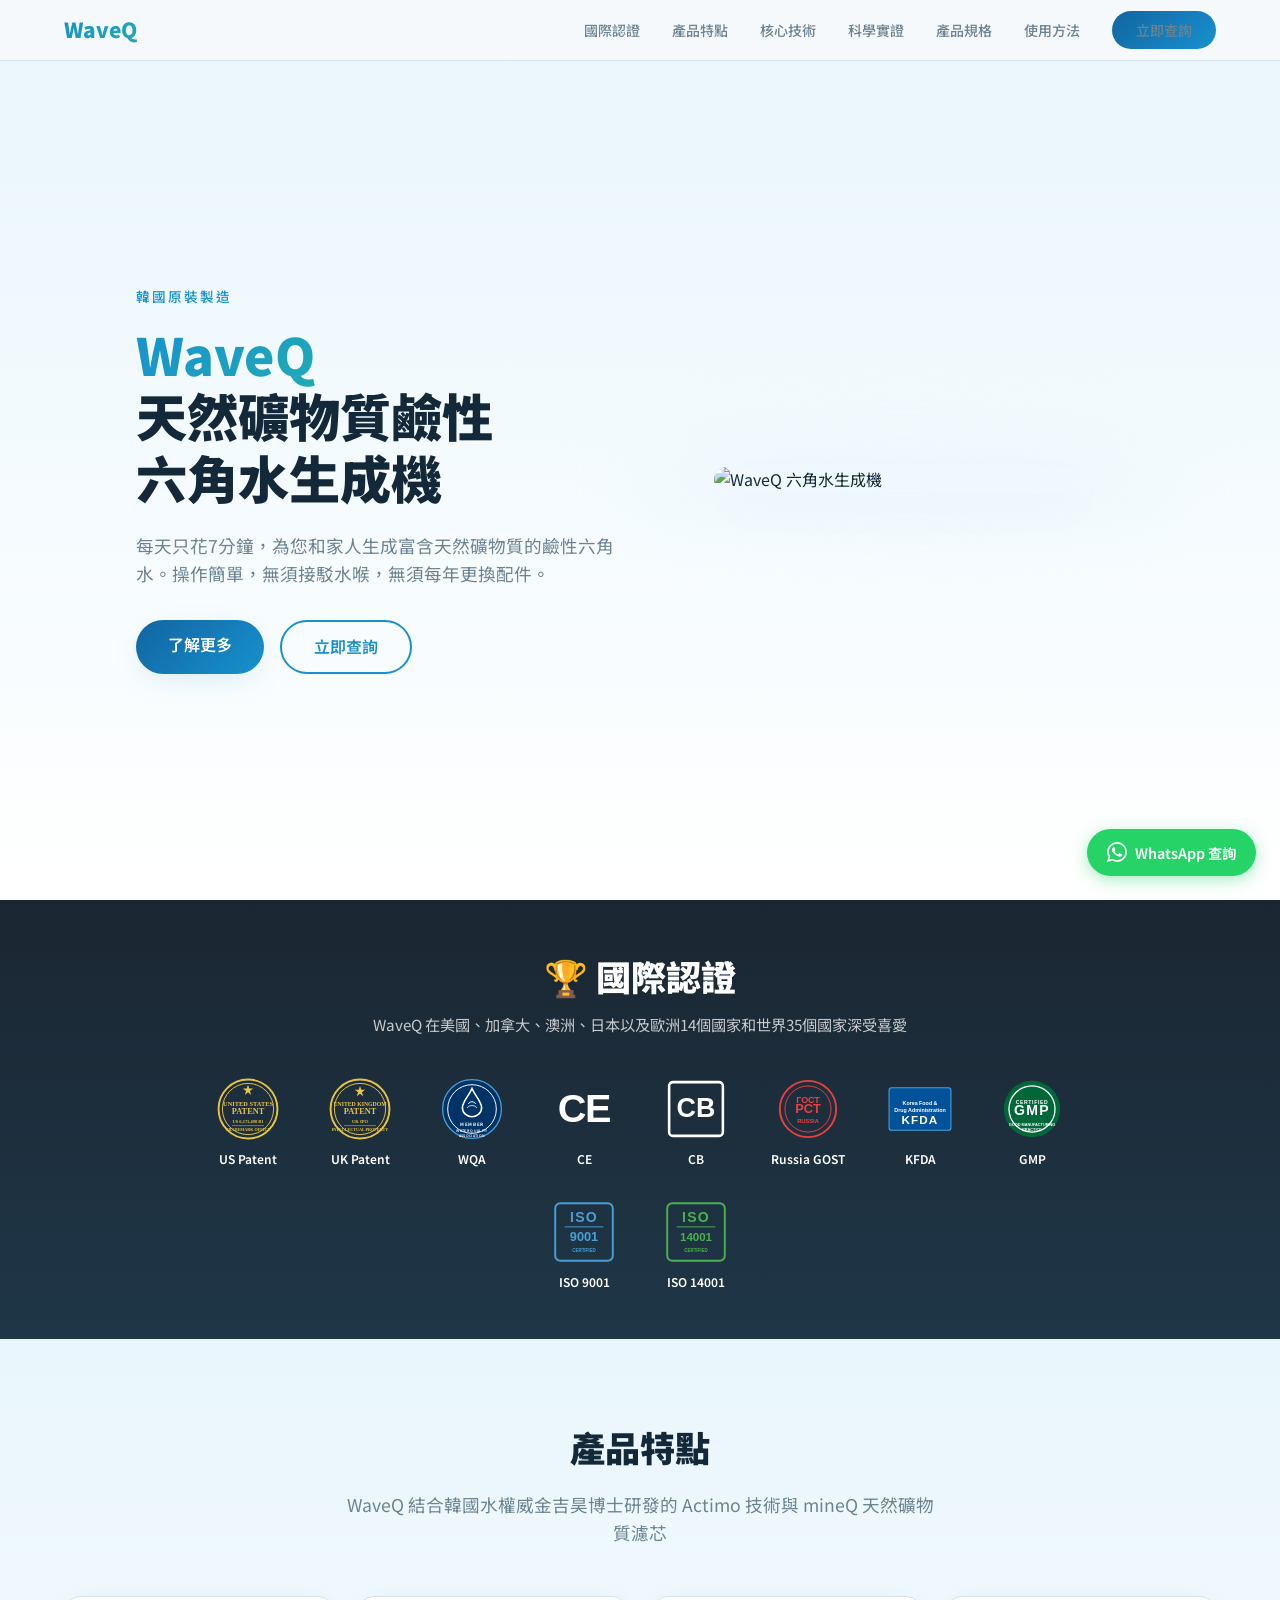
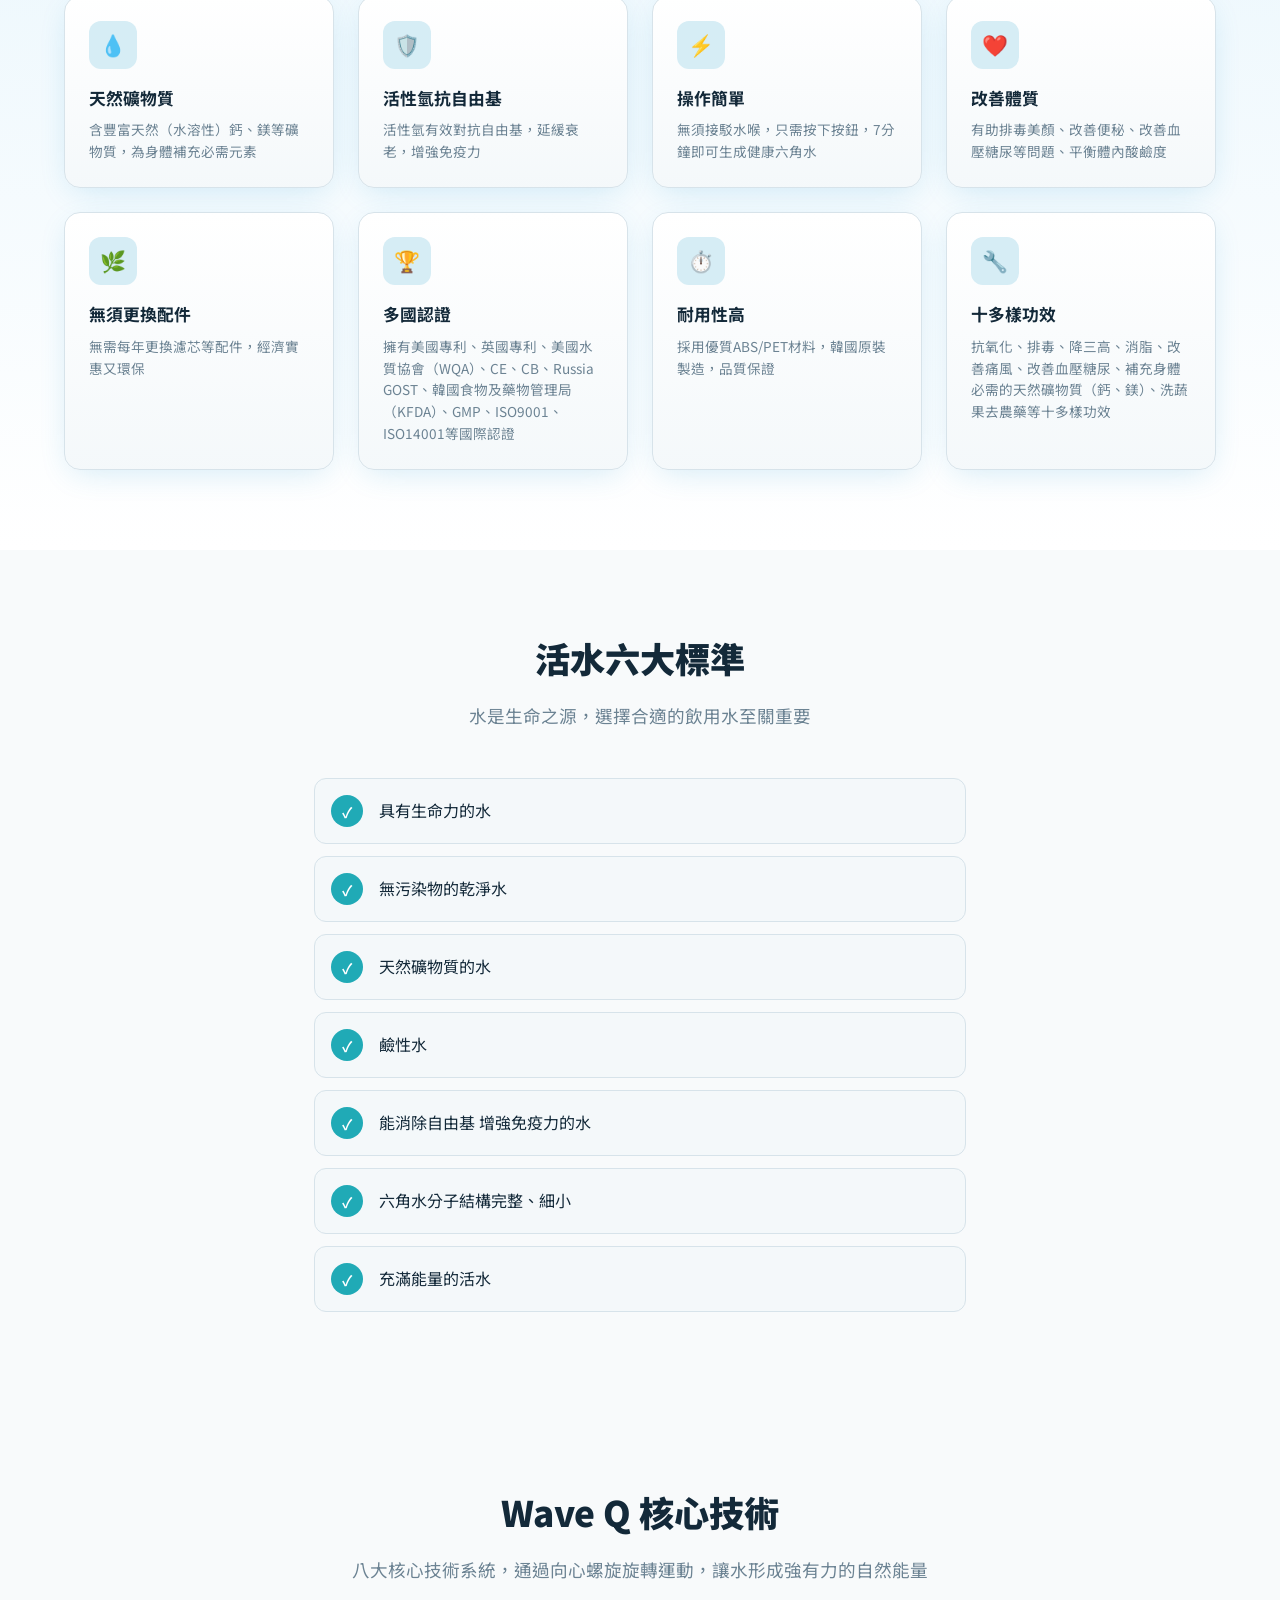
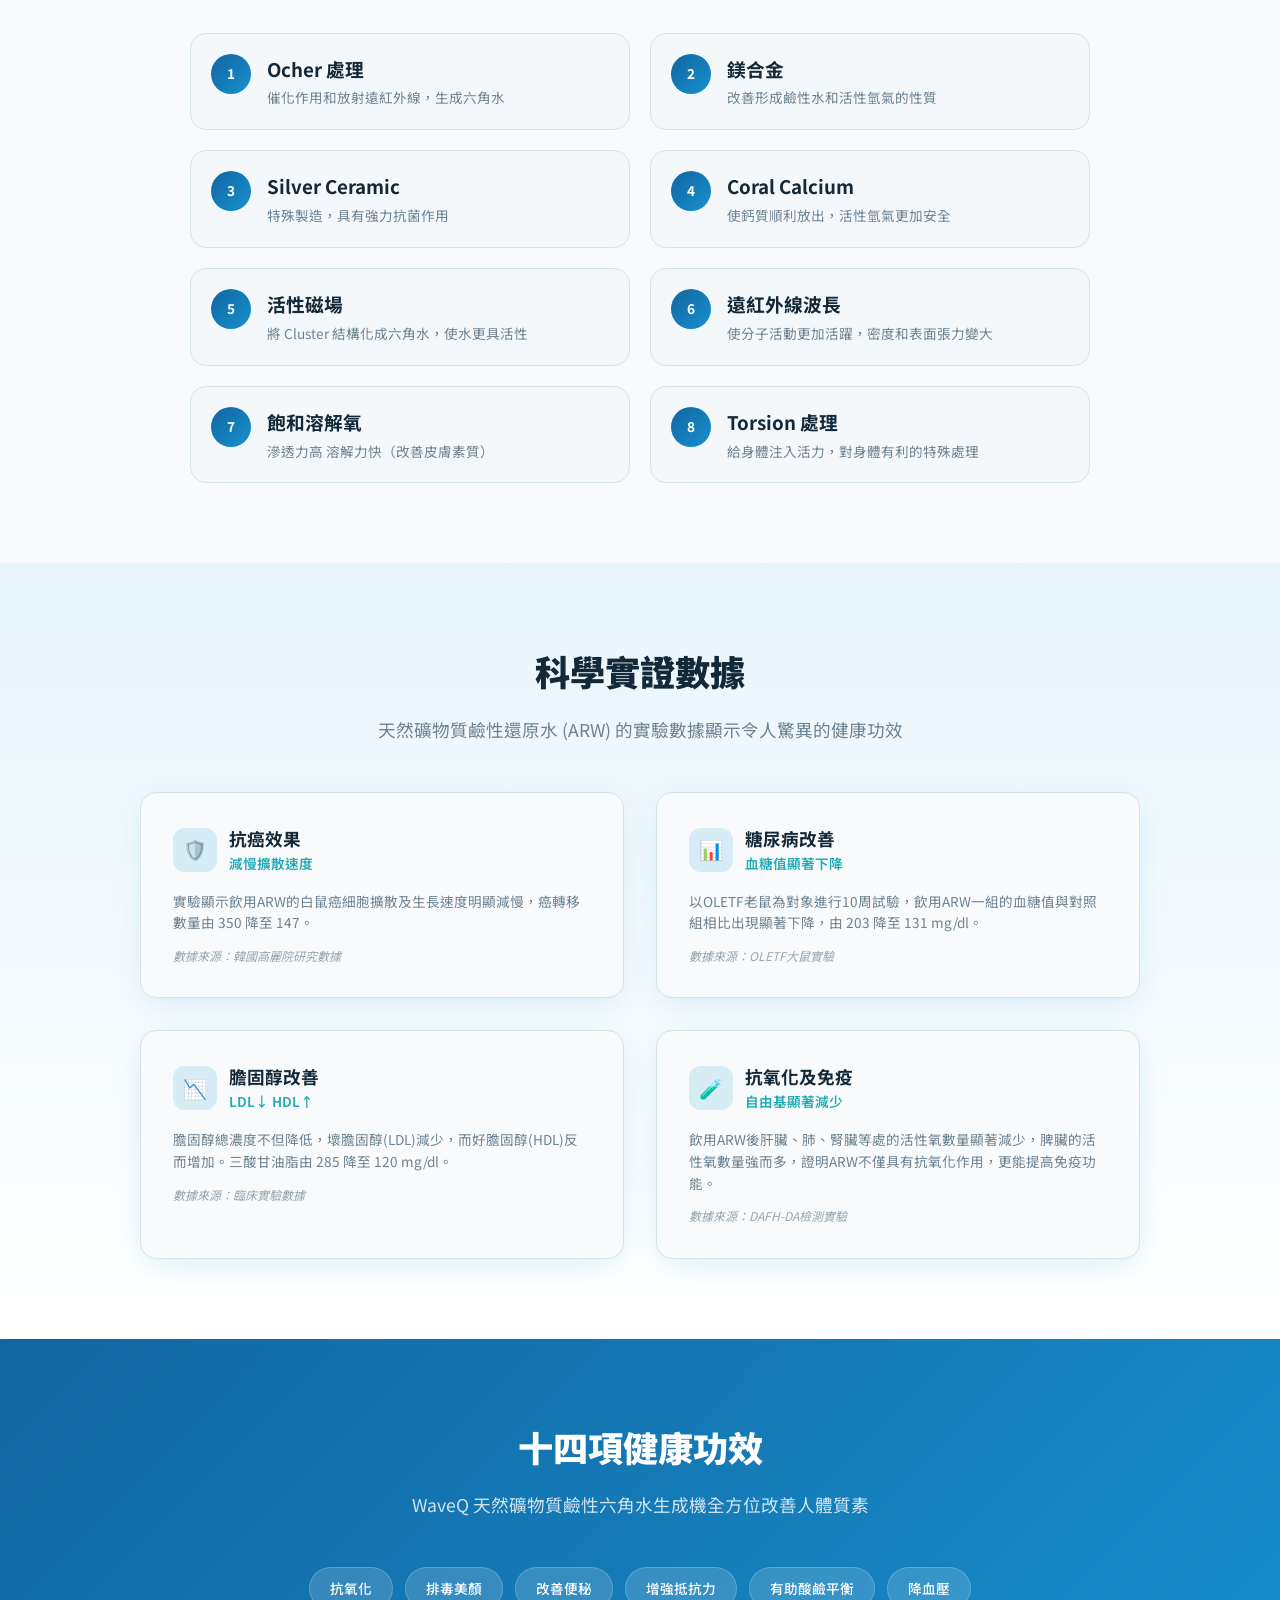
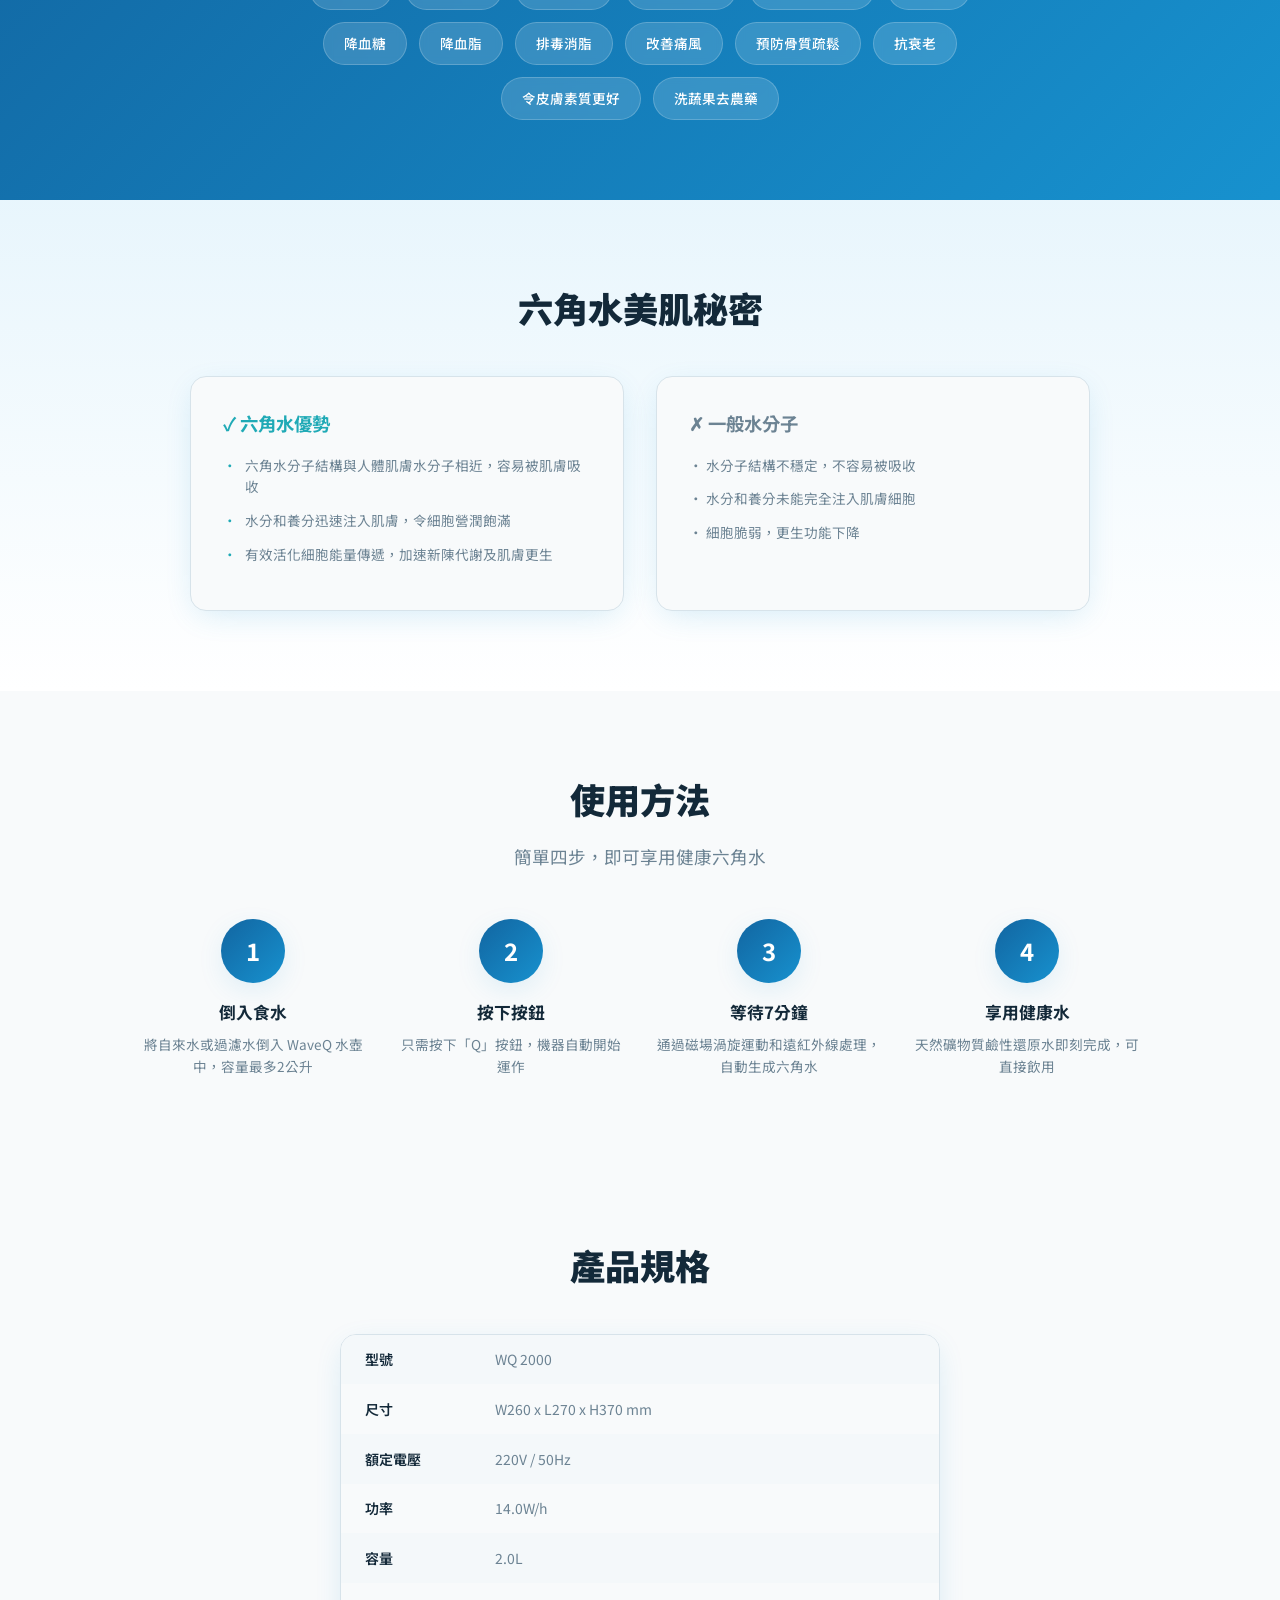
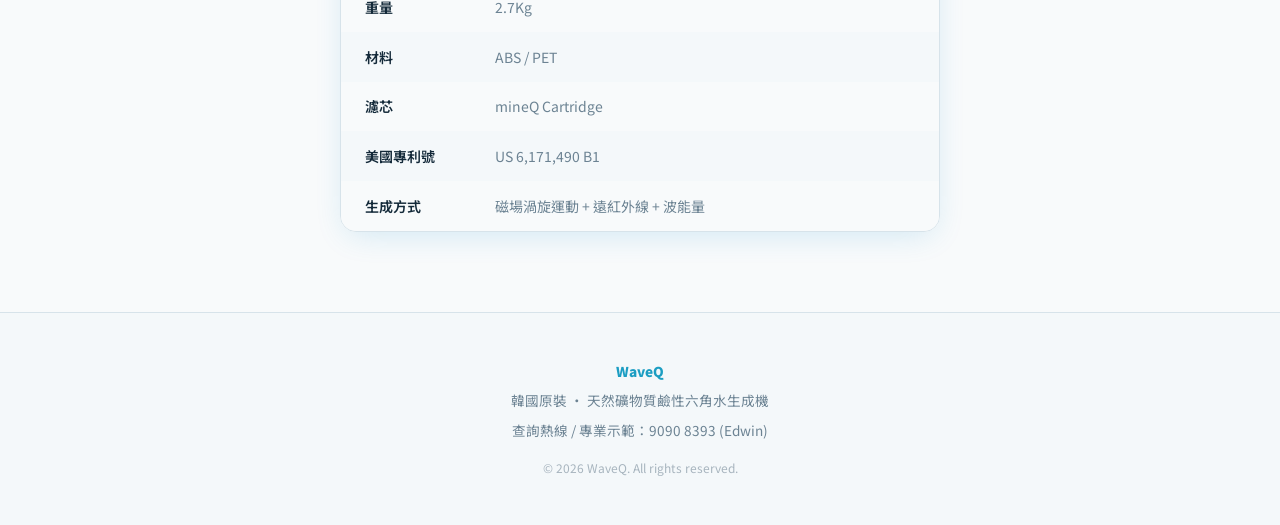
==== commit b1ac738d: "Changes" ====
--- a/docs/index.html
+++ b/docs/index.html
@@ -3,11 +3,23 @@
 <head>
   <meta charset="UTF-8" />
   <meta name="viewport" content="width=device-width, initial-scale=1.0" />
-  <title>WaveQ 韓國六角水生成機 | 天然礦物質鹼性還原水</title>
-  <meta name="description" content="WaveQ 韓國原裝天然礦物質鹼性六角水生成機，每天7分鐘生成健康六角水。多國認證，操作簡單。" />
-  <meta property="og:title" content="WaveQ 韓國六角水生成機" />
-  <meta property="og:description" content="天然礦物質鹼性六角水生成機，每天7分鐘為您和家人生成健康六角水" />
+  <title>WaveQ 韓國六角水生成機 | 天然礦物質鹼性還原水 | 多國專利認證</title>
+  <meta name="description" content="WaveQ 韓國原裝天然礦物質鹼性六角水生成機，擁有美國專利、英國專利、WQA、CE、CB、KFDA、GMP、ISO9001、ISO14001等國際認證。每天7分鐘生成健康六角水，抗氧化、排毒消脂、改善血壓糖尿。" />
+  <meta name="keywords" content="WaveQ, 六角水, 六角水生成機, 鹼性水, 還原水, 天然礦物質水, 韓國水機, 抗氧化水, 活性氫, 健康飲水, alkaline water, hexagonal water, hydrogen water, 美國專利水機, WQA認證, 鈣鎂礦物質水, 排毒, 改善血壓, 降血糖, 改善痛風, 去農藥" />
+  <meta property="og:title" content="WaveQ 韓國六角水生成機 | 天然礦物質鹼性還原水 | 多國專利認證" />
+  <meta property="og:description" content="WaveQ 韓國原裝天然礦物質鹼性六角水生成機，擁有美國專利、英國專利、WQA等多國認證。每天7分鐘生成健康六角水，十多樣功效全方位改善體質。" />
   <meta property="og:type" content="website" />
+  <meta property="og:url" content="https://boyman131418.github.io/waveq/" />
+  <meta property="og:image" content="https://boyman131418.github.io/waveq/assets/waveq-product.jpeg" />
+  <meta property="og:locale" content="zh_HK" />
+  <meta property="og:site_name" content="WaveQ 韓國六角水生成機" />
+  <meta name="twitter:card" content="summary_large_image" />
+  <meta name="twitter:title" content="WaveQ 韓國六角水生成機 | 多國專利認證" />
+  <meta name="twitter:description" content="每天7分鐘生成天然礦物質鹼性六角水，擁有美國專利、英國專利、WQA等國際認證，十多樣健康功效。" />
+  <meta name="twitter:image" content="https://boyman131418.github.io/waveq/assets/waveq-product.jpeg" />
+  <meta name="robots" content="index, follow" />
+  <meta name="author" content="WaveQ" />
+  <link rel="canonical" href="https://boyman131418.github.io/waveq/" />
   <link rel="preconnect" href="https://fonts.googleapis.com" />
   <link href="https://fonts.googleapis.com/css2?family=Noto+Sans+TC:wght@300;400;500;700;900&display=swap" rel="stylesheet" />
   <style>
@@ -178,6 +190,7 @@
   <div class="container nav-inner">
     <a href="#" class="nav-logo text-gradient">WaveQ</a>
     <div class="nav-links">
+      <a href="#certifications">國際認證</a>
       <a href="#features">產品特點</a>
       <a href="#technology">核心技術</a>
       <a href="#research">科學實證</a>
@@ -188,6 +201,7 @@
     <button class="nav-toggle" onclick="document.getElementById('mobileNav').classList.toggle('open')" aria-label="Menu">☰</button>
   </div>
   <div id="mobileNav" class="nav-mobile">
+    <a href="#certifications" onclick="this.parentElement.classList.remove('open')">國際認證</a>
     <a href="#features" onclick="this.parentElement.classList.remove('open')">產品特點</a>
     <a href="#technology" onclick="this.parentElement.classList.remove('open')">核心技術</a>
     <a href="#research" onclick="this.parentElement.classList.remove('open')">科學實證</a>
@@ -217,6 +231,159 @@
   </div>
 </section>
 
+<!-- CERTIFICATIONS - First thing visitors see -->
+<section id="certifications" class="section" style="padding-top:3rem; padding-bottom:3rem; background: linear-gradient(180deg, hsl(210,30%,15%), hsl(205,40%,20%));">
+  <div class="container">
+    <h2 class="section-title fade-in" style="color:#fff; margin-bottom:0.5rem;">🏆 國際認證</h2>
+    <p class="certs-note fade-in" style="color:hsla(0,0%,100%,0.75);">WaveQ 在美國、加拿大、澳洲、日本以及歐洲14個國家和世界35個國家深受喜愛</p>
+    <div class="certs-wrap fade-in" style="gap:2rem;">
+
+      <!-- US Patent -->
+      <div class="cert-badge" style="color:#fff;">
+        <div class="cert-logo">
+          <svg width="64" height="64" viewBox="0 0 100 100">
+            <circle cx="50" cy="50" r="46" fill="none" stroke="#e8c547" stroke-width="3"/>
+            <circle cx="50" cy="50" r="40" fill="none" stroke="#e8c547" stroke-width="1.5"/>
+            <path d="M50 12 L52 18 L58 18 L53 22 L55 28 L50 24 L45 28 L47 22 L42 18 L48 18Z" fill="#e8c547"/>
+            <text x="50" y="45" text-anchor="middle" font-size="10" font-weight="bold" fill="#e8c547" font-family="serif">UNITED STATES</text>
+            <text x="50" y="58" text-anchor="middle" font-size="13" font-weight="bold" fill="#e8c547" font-family="serif">PATENT</text>
+            <text x="50" y="72" text-anchor="middle" font-size="7" fill="#e8c547" font-family="serif">US 6,171,490 B1</text>
+            <line x1="25" y1="76" x2="75" y2="76" stroke="#e8c547" stroke-width="0.8"/>
+            <text x="50" y="85" text-anchor="middle" font-size="6.5" fill="#e8c547" font-family="serif">TRADEMARK OFFICE</text>
+          </svg>
+        </div>
+        US Patent
+      </div>
+
+      <!-- UK Patent -->
+      <div class="cert-badge" style="color:#fff;">
+        <div class="cert-logo">
+          <svg width="64" height="64" viewBox="0 0 100 100">
+            <circle cx="50" cy="50" r="46" fill="none" stroke="#e8c547" stroke-width="3"/>
+            <circle cx="50" cy="50" r="40" fill="none" stroke="#e8c547" stroke-width="1.5"/>
+            <path d="M50 14 L52 20 L58 20 L53 24 L55 30 L50 26 L45 30 L47 24 L42 20 L48 20Z" fill="#e8c547"/>
+            <text x="50" y="45" text-anchor="middle" font-size="9" font-weight="bold" fill="#e8c547" font-family="serif">UNITED KINGDOM</text>
+            <text x="50" y="58" text-anchor="middle" font-size="13" font-weight="bold" fill="#e8c547" font-family="serif">PATENT</text>
+            <text x="50" y="72" text-anchor="middle" font-size="7" fill="#e8c547" font-family="serif">UK IPO</text>
+            <line x1="25" y1="76" x2="75" y2="76" stroke="#e8c547" stroke-width="0.8"/>
+            <text x="50" y="85" text-anchor="middle" font-size="6.5" fill="#e8c547" font-family="serif">INTELLECTUAL PROPERTY</text>
+          </svg>
+        </div>
+        UK Patent
+      </div>
+
+      <!-- Water Quality Association -->
+      <div class="cert-badge" style="color:#fff;">
+        <div class="cert-logo">
+          <svg width="64" height="64" viewBox="0 0 100 100">
+            <circle cx="50" cy="50" r="46" fill="#003366" stroke="#4a9fd5" stroke-width="2"/>
+            <circle cx="50" cy="50" r="38" fill="none" stroke="#fff" stroke-width="1.5"/>
+            <path d="M50 18 C45 30, 35 38, 35 48 C35 56, 42 62, 50 62 C58 62, 65 56, 65 48 C65 38, 55 30, 50 18Z" fill="none" stroke="#fff" stroke-width="2.5"/>
+            <path d="M44 42 Q50 35 56 42" fill="none" stroke="#fff" stroke-width="1.5"/>
+            <path d="M42 48 Q50 41 58 48" fill="none" stroke="#fff" stroke-width="1.2"/>
+            <text x="50" y="76" text-anchor="middle" font-size="7" font-weight="bold" fill="#fff" letter-spacing="1">MEMBER</text>
+            <text x="50" y="86" text-anchor="middle" font-size="5.5" fill="#fff" letter-spacing="0.5">WATER QUALITY</text>
+            <text x="50" y="93" text-anchor="middle" font-size="5.5" fill="#fff" letter-spacing="0.5">ASSOCIATION</text>
+          </svg>
+        </div>
+        WQA
+      </div>
+
+      <!-- CE -->
+      <div class="cert-badge" style="color:#fff;">
+        <div class="cert-logo">
+          <svg width="64" height="64" viewBox="0 0 100 70">
+            <text x="50" y="55" text-anchor="middle" font-size="62" font-weight="bold" fill="#fff" font-family="Arial, sans-serif" letter-spacing="-2">CE</text>
+          </svg>
+        </div>
+        CE
+      </div>
+
+      <!-- CB -->
+      <div class="cert-badge" style="color:#fff;">
+        <div class="cert-logo">
+          <svg width="64" height="64" viewBox="0 0 100 100">
+            <rect x="8" y="8" width="84" height="84" rx="6" fill="none" stroke="#fff" stroke-width="4"/>
+            <text x="50" y="62" text-anchor="middle" font-size="42" font-weight="bold" fill="#fff" font-family="Arial, sans-serif">CB</text>
+          </svg>
+        </div>
+        CB
+      </div>
+
+      <!-- Russia GOST -->
+      <div class="cert-badge" style="color:#fff;">
+        <div class="cert-logo">
+          <svg width="64" height="64" viewBox="0 0 100 100">
+            <circle cx="50" cy="50" r="44" fill="none" stroke="#e84040" stroke-width="3"/>
+            <circle cx="50" cy="50" r="36" fill="none" stroke="#e84040" stroke-width="1.5"/>
+            <text x="50" y="40" text-anchor="middle" font-size="14" font-weight="bold" fill="#e84040" font-family="Arial">ГОСТ</text>
+            <text x="50" y="56" text-anchor="middle" font-size="20" font-weight="bold" fill="#e84040" font-family="Arial">PCT</text>
+            <text x="50" y="72" text-anchor="middle" font-size="9" fill="#e84040" font-family="Arial">RUSSIA</text>
+          </svg>
+        </div>
+        Russia GOST
+      </div>
+
+      <!-- KFDA -->
+      <div class="cert-badge" style="color:#fff;">
+        <div class="cert-logo">
+          <svg width="64" height="64" viewBox="0 0 120 100">
+            <rect x="2" y="10" width="116" height="80" rx="5" fill="#00529B" stroke="#4a9fd5" stroke-width="2"/>
+            <text x="60" y="42" text-anchor="middle" font-size="10" fill="#fff" font-family="Arial">Korea Food &amp;</text>
+            <text x="60" y="55" text-anchor="middle" font-size="10" fill="#fff" font-family="Arial">Drug Administration</text>
+            <text x="60" y="78" text-anchor="middle" font-size="22" font-weight="bold" fill="#fff" font-family="Arial" letter-spacing="2">KFDA</text>
+          </svg>
+        </div>
+        KFDA
+      </div>
+
+      <!-- GMP -->
+      <div class="cert-badge" style="color:#fff;">
+        <div class="cert-logo">
+          <svg width="64" height="64" viewBox="0 0 100 100">
+            <circle cx="50" cy="50" r="44" fill="#006838"/>
+            <circle cx="50" cy="50" r="36" fill="none" stroke="#fff" stroke-width="2"/>
+            <text x="50" y="42" text-anchor="middle" font-size="8" fill="#fff" font-family="Arial" letter-spacing="1">CERTIFIED</text>
+            <text x="50" y="60" text-anchor="middle" font-size="22" font-weight="bold" fill="#fff" font-family="Arial" letter-spacing="2">GMP</text>
+            <text x="50" y="76" text-anchor="middle" font-size="6" fill="#fff" font-family="Arial">GOOD MANUFACTURING</text>
+            <text x="50" y="84" text-anchor="middle" font-size="6" fill="#fff" font-family="Arial">PRACTICE</text>
+          </svg>
+        </div>
+        GMP
+      </div>
+
+      <!-- ISO 9001 -->
+      <div class="cert-badge" style="color:#fff;">
+        <div class="cert-logo">
+          <svg width="64" height="64" viewBox="0 0 100 100">
+            <rect x="5" y="5" width="90" height="90" rx="8" fill="none" stroke="#4a9fd5" stroke-width="3"/>
+            <text x="50" y="35" text-anchor="middle" font-size="22" font-weight="bold" fill="#4a9fd5" font-family="Arial" letter-spacing="2">ISO</text>
+            <line x1="20" y1="42" x2="80" y2="42" stroke="#4a9fd5" stroke-width="1.5"/>
+            <text x="50" y="64" text-anchor="middle" font-size="20" font-weight="bold" fill="#4a9fd5" font-family="Arial">9001</text>
+            <text x="50" y="82" text-anchor="middle" font-size="7" fill="#4a9fd5" font-family="Arial">CERTIFIED</text>
+          </svg>
+        </div>
+        ISO 9001
+      </div>
+
+      <!-- ISO 14001 -->
+      <div class="cert-badge" style="color:#fff;">
+        <div class="cert-logo">
+          <svg width="64" height="64" viewBox="0 0 100 100">
+            <rect x="5" y="5" width="90" height="90" rx="8" fill="none" stroke="#4caf50" stroke-width="3"/>
+            <text x="50" y="35" text-anchor="middle" font-size="22" font-weight="bold" fill="#4caf50" font-family="Arial" letter-spacing="2">ISO</text>
+            <line x1="20" y1="42" x2="80" y2="42" stroke="#4caf50" stroke-width="1.5"/>
+            <text x="50" y="64" text-anchor="middle" font-size="18" font-weight="bold" fill="#4caf50" font-family="Arial">14001</text>
+            <text x="50" y="82" text-anchor="middle" font-size="7" fill="#4caf50" font-family="Arial">CERTIFIED</text>
+          </svg>
+        </div>
+        ISO 14001
+      </div>
+
+    </div>
+  </div>
+</section>
+
 <!-- FEATURES -->
 <section id="features" class="section bg-water">
   <div class="container">
@@ -228,7 +395,7 @@
       <div class="feature-card fade-in"><div class="feature-icon">⚡</div><h3>操作簡單</h3><p>無須接駁水喉，只需按下按鈕，7分鐘即可生成健康六角水</p></div>
       <div class="feature-card fade-in"><div class="feature-icon">❤️</div><h3>改善體質</h3><p>有助排毒美顏、改善便秘、改善血壓糖尿等問題、平衡體內酸鹼度</p></div>
       <div class="feature-card fade-in"><div class="feature-icon">🌿</div><h3>無須更換配件</h3><p>無需每年更換濾芯等配件，經濟實惠又環保</p></div>
-      <div class="feature-card fade-in"><div class="feature-icon">🏆</div><h3>多國認證</h3><p>擁有美國專利、英國專利、美國水質協會（WQA）、CE、CB、韓國食物及藥物管理局（KFDA）、GMP、ISO9001、ISO14001等國際認證</p></div>
+      <div class="feature-card fade-in"><div class="feature-icon">🏆</div><h3>多國認證</h3><p>擁有美國專利、英國專利、美國水質協會（WQA）、CE、CB、Russia GOST、韓國食物及藥物管理局（KFDA）、GMP、ISO9001、ISO14001等國際認證</p></div>
       <div class="feature-card fade-in"><div class="feature-icon">⏱️</div><h3>耐用性高</h3><p>採用優質ABS/PET材料，韓國原裝製造，品質保證</p></div>
       <div class="feature-card fade-in"><div class="feature-icon">🔧</div><h3>十多樣功效</h3><p>抗氧化、排毒、降三高、消脂、改善痛風、改善血壓糖尿、補充身體必需的天然礦物質（鈣、鎂）、洗蔬果去農藥等十多樣功效</p></div>
     </div>
@@ -312,7 +479,7 @@
       <span class="benefit-tag">降血壓</span>
       <span class="benefit-tag">降血糖</span>
       <span class="benefit-tag">降血脂</span>
-      <span class="benefit-tag">排脂消脂</span>
+      <span class="benefit-tag">排毒消脂</span>
       <span class="benefit-tag">改善痛風</span>
       <span class="benefit-tag">預防骨質疏鬆</span>
       <span class="benefit-tag">抗衰老</span>
@@ -380,143 +547,7 @@
   </div>
 </section>
 
-<!-- CERTIFICATIONS -->
-<section class="section bg-water">
-  <div class="container">
-    <h2 class="section-title fade-in">國際認證</h2>
-    <p class="certs-note fade-in">🌍 WaveQ 在美國、加拿大、澳洲、日本以及歐洲14個國家和世界35個國家深受喜愛</p>
-    <div class="certs-wrap fade-in">
-
-      <!-- US Patent - 美國專利印章 -->
-      <div class="cert-badge">
-        <div class="cert-logo">
-          <svg width="64" height="64" viewBox="0 0 100 100">
-            <circle cx="50" cy="50" r="46" fill="none" stroke="#1a3a5c" stroke-width="3"/>
-            <circle cx="50" cy="50" r="40" fill="none" stroke="#1a3a5c" stroke-width="1.5"/>
-            <path d="M50 12 L52 18 L58 18 L53 22 L55 28 L50 24 L45 28 L47 22 L42 18 L48 18Z" fill="#1a3a5c"/>
-            <path d="M25 22 L27 26 L31 26 L28 29 L29 33 L25 30 L21 33 L22 29 L19 26 L23 26Z" fill="#1a3a5c" transform="scale(0.6) translate(8,8)"/>
-            <path d="M75 22 L77 26 L81 26 L78 29 L79 33 L75 30 L71 33 L72 29 L69 26 L73 26Z" fill="#1a3a5c" transform="scale(0.6) translate(52,8)"/>
-            <text x="50" y="45" text-anchor="middle" font-size="10" font-weight="bold" fill="#1a3a5c" font-family="serif">UNITED STATES</text>
-            <text x="50" y="58" text-anchor="middle" font-size="13" font-weight="bold" fill="#1a3a5c" font-family="serif">PATENT</text>
-            <text x="50" y="72" text-anchor="middle" font-size="7" fill="#1a3a5c" font-family="serif">US 6,171,490 B1</text>
-            <line x1="25" y1="76" x2="75" y2="76" stroke="#1a3a5c" stroke-width="0.8"/>
-            <text x="50" y="85" text-anchor="middle" font-size="6.5" fill="#1a3a5c" font-family="serif">TRADEMARK OFFICE</text>
-          </svg>
-        </div>
-        US Patent
-      </div>
-
-      <!-- Water Quality Association -->
-      <div class="cert-badge">
-        <div class="cert-logo">
-          <svg width="64" height="64" viewBox="0 0 100 100">
-            <circle cx="50" cy="50" r="46" fill="#003366" stroke="#003366" stroke-width="2"/>
-            <circle cx="50" cy="50" r="38" fill="none" stroke="#fff" stroke-width="1.5"/>
-            <path d="M50 18 C45 30, 35 38, 35 48 C35 56, 42 62, 50 62 C58 62, 65 56, 65 48 C65 38, 55 30, 50 18Z" fill="none" stroke="#fff" stroke-width="2.5"/>
-            <path d="M44 42 Q50 35 56 42" fill="none" stroke="#fff" stroke-width="1.5"/>
-            <path d="M42 48 Q50 41 58 48" fill="none" stroke="#fff" stroke-width="1.2"/>
-            <text x="50" y="76" text-anchor="middle" font-size="7" font-weight="bold" fill="#fff" letter-spacing="1">MEMBER</text>
-            <text x="50" y="86" text-anchor="middle" font-size="5.5" fill="#fff" letter-spacing="0.5">WATER QUALITY</text>
-            <text x="50" y="93" text-anchor="middle" font-size="5.5" fill="#fff" letter-spacing="0.5">ASSOCIATION</text>
-          </svg>
-        </div>
-        Water Quality<br>Association
-      </div>
-
-      <!-- CE Mark -->
-      <div class="cert-badge">
-        <div class="cert-logo">
-          <svg width="64" height="64" viewBox="0 0 100 70">
-            <text x="50" y="55" text-anchor="middle" font-size="62" font-weight="bold" fill="#333" font-family="Arial, sans-serif" letter-spacing="-2">CE</text>
-          </svg>
-        </div>
-        CE
-      </div>
-
-      <!-- CB Mark -->
-      <div class="cert-badge">
-        <div class="cert-logo">
-          <svg width="64" height="64" viewBox="0 0 100 100">
-            <rect x="8" y="8" width="84" height="84" rx="6" fill="none" stroke="#333" stroke-width="4"/>
-            <text x="50" y="62" text-anchor="middle" font-size="42" font-weight="bold" fill="#333" font-family="Arial, sans-serif">CB</text>
-          </svg>
-        </div>
-        CB
-      </div>
-
-      <!-- Russia GOST-R -->
-      <div class="cert-badge">
-        <div class="cert-logo">
-          <svg width="64" height="64" viewBox="0 0 100 100">
-            <circle cx="50" cy="50" r="44" fill="none" stroke="#c41e3a" stroke-width="3"/>
-            <circle cx="50" cy="50" r="36" fill="none" stroke="#c41e3a" stroke-width="1.5"/>
-            <text x="50" y="40" text-anchor="middle" font-size="14" font-weight="bold" fill="#c41e3a" font-family="Arial">ГОСТ</text>
-            <text x="50" y="56" text-anchor="middle" font-size="20" font-weight="bold" fill="#c41e3a" font-family="Arial">PCT</text>
-            <text x="50" y="72" text-anchor="middle" font-size="9" fill="#c41e3a" font-family="Arial">RUSSIA</text>
-          </svg>
-        </div>
-        Russia GOST
-      </div>
-
-      <!-- KFDA -->
-      <div class="cert-badge">
-        <div class="cert-logo">
-          <svg width="64" height="64" viewBox="0 0 120 100">
-            <rect x="2" y="10" width="116" height="80" rx="5" fill="#00529B" stroke="#00529B" stroke-width="2"/>
-            <text x="60" y="42" text-anchor="middle" font-size="10" fill="#fff" font-family="Arial">Korea Food &amp;</text>
-            <text x="60" y="55" text-anchor="middle" font-size="10" fill="#fff" font-family="Arial">Drug Administration</text>
-            <text x="60" y="78" text-anchor="middle" font-size="22" font-weight="bold" fill="#fff" font-family="Arial" letter-spacing="2">KFDA</text>
-          </svg>
-        </div>
-        KFDA
-      </div>
-
-      <!-- GMP -->
-      <div class="cert-badge">
-        <div class="cert-logo">
-          <svg width="64" height="64" viewBox="0 0 100 100">
-            <circle cx="50" cy="50" r="44" fill="#006838"/>
-            <circle cx="50" cy="50" r="36" fill="none" stroke="#fff" stroke-width="2"/>
-            <text x="50" y="42" text-anchor="middle" font-size="8" fill="#fff" font-family="Arial" letter-spacing="1">CERTIFIED</text>
-            <text x="50" y="60" text-anchor="middle" font-size="22" font-weight="bold" fill="#fff" font-family="Arial" letter-spacing="2">GMP</text>
-            <text x="50" y="76" text-anchor="middle" font-size="6" fill="#fff" font-family="Arial">GOOD MANUFACTURING</text>
-            <text x="50" y="84" text-anchor="middle" font-size="6" fill="#fff" font-family="Arial">PRACTICE</text>
-          </svg>
-        </div>
-        GMP
-      </div>
-
-      <!-- ISO 9001 -->
-      <div class="cert-badge">
-        <div class="cert-logo">
-          <svg width="64" height="64" viewBox="0 0 100 100">
-            <rect x="5" y="5" width="90" height="90" rx="8" fill="none" stroke="#0066b3" stroke-width="3"/>
-            <text x="50" y="35" text-anchor="middle" font-size="22" font-weight="bold" fill="#0066b3" font-family="Arial" letter-spacing="2">ISO</text>
-            <line x1="20" y1="42" x2="80" y2="42" stroke="#0066b3" stroke-width="1.5"/>
-            <text x="50" y="64" text-anchor="middle" font-size="20" font-weight="bold" fill="#0066b3" font-family="Arial">9001</text>
-            <text x="50" y="82" text-anchor="middle" font-size="7" fill="#0066b3" font-family="Arial">CERTIFIED</text>
-          </svg>
-        </div>
-        ISO 9001
-      </div>
-
-      <!-- ISO 14001 -->
-      <div class="cert-badge">
-        <div class="cert-logo">
-          <svg width="64" height="64" viewBox="0 0 100 100">
-            <rect x="5" y="5" width="90" height="90" rx="8" fill="none" stroke="#2e7d32" stroke-width="3"/>
-            <text x="50" y="35" text-anchor="middle" font-size="22" font-weight="bold" fill="#2e7d32" font-family="Arial" letter-spacing="2">ISO</text>
-            <line x1="20" y1="42" x2="80" y2="42" stroke="#2e7d32" stroke-width="1.5"/>
-            <text x="50" y="64" text-anchor="middle" font-size="18" font-weight="bold" fill="#2e7d32" font-family="Arial">14001</text>
-            <text x="50" y="82" text-anchor="middle" font-size="7" fill="#2e7d32" font-family="Arial">CERTIFIED</text>
-          </svg>
-        </div>
-        ISO 14001
-      </div>
-
-    </div>
-  </div>
-</section>
+<!-- CERTIFICATIONS (moved to after hero, placeholder here removed) -->
 
 <!-- FOOTER -->
 <footer class="footer">
@@ -532,6 +563,36 @@
   <span>WhatsApp 查詢</span>
 </a>
 
+<script type="application/ld+json">
+{
+  "@context": "https://schema.org",
+  "@type": "Product",
+  "name": "WaveQ 天然礦物質鹼性六角水生成機",
+  "description": "韓國原裝製造天然礦物質鹼性六角水生成機，擁有美國專利、英國專利、WQA、CE、CB、Russia GOST、KFDA、GMP、ISO9001、ISO14001等國際認證。每天7分鐘生成健康六角水。",
+  "brand": {"@type": "Brand", "name": "WaveQ"},
+  "manufacturer": {"@type": "Organization", "name": "WaveQ Korea"},
+  "model": "WQ 2000",
+  "countryOfOrigin": {"@type": "Country", "name": "South Korea"},
+  "award": ["US Patent US 6,171,490 B1", "UK Patent", "Water Quality Association Member", "CE Certified", "CB Certified", "Russia GOST", "KFDA Approved", "GMP Certified", "ISO 9001", "ISO 14001"],
+  "offers": {
+    "@type": "Offer",
+    "availability": "https://schema.org/InStock",
+    "url": "https://wa.link/uuzzvl"
+  }
+}
+</script>
+<script type="application/ld+json">
+{
+  "@context": "https://schema.org",
+  "@type": "FAQPage",
+  "mainEntity": [
+    {"@type": "Question", "name": "WaveQ 六角水生成機有甚麼國際認證？", "acceptedAnswer": {"@type": "Answer", "text": "WaveQ 擁有美國專利、英國專利、美國水質協會（WQA）、CE、CB、Russia GOST、韓國食物及藥物管理局（KFDA）、GMP、ISO9001、ISO14001等國際認證。"}},
+    {"@type": "Question", "name": "WaveQ 六角水有甚麼功效？", "acceptedAnswer": {"@type": "Answer", "text": "WaveQ 六角水擁有十多樣功效，包括抗氧化、排毒美顏、改善便秘、增強抵抗力、有助酸鹼平衡、降血壓、降血糖、降血脂、排毒消脂、改善痛風、預防骨質疏鬆、抗衰老、令皮膚素質更好、洗蔬果去農藥等。"}},
+    {"@type": "Question", "name": "WaveQ 需要更換濾芯嗎？", "acceptedAnswer": {"@type": "Answer", "text": "WaveQ 無須每年更換配件，無須接駁水喉，操作簡單，經濟實惠又環保。"}},
+    {"@type": "Question", "name": "WaveQ 六角水生成需要多長時間？", "acceptedAnswer": {"@type": "Answer", "text": "只需按下按鈕，7分鐘即可生成天然礦物質鹼性六角水。"}}
+  ]
+}
+</script>
 <script>
 // Scroll fade-in animation
 const observer = new IntersectionObserver((entries) => {
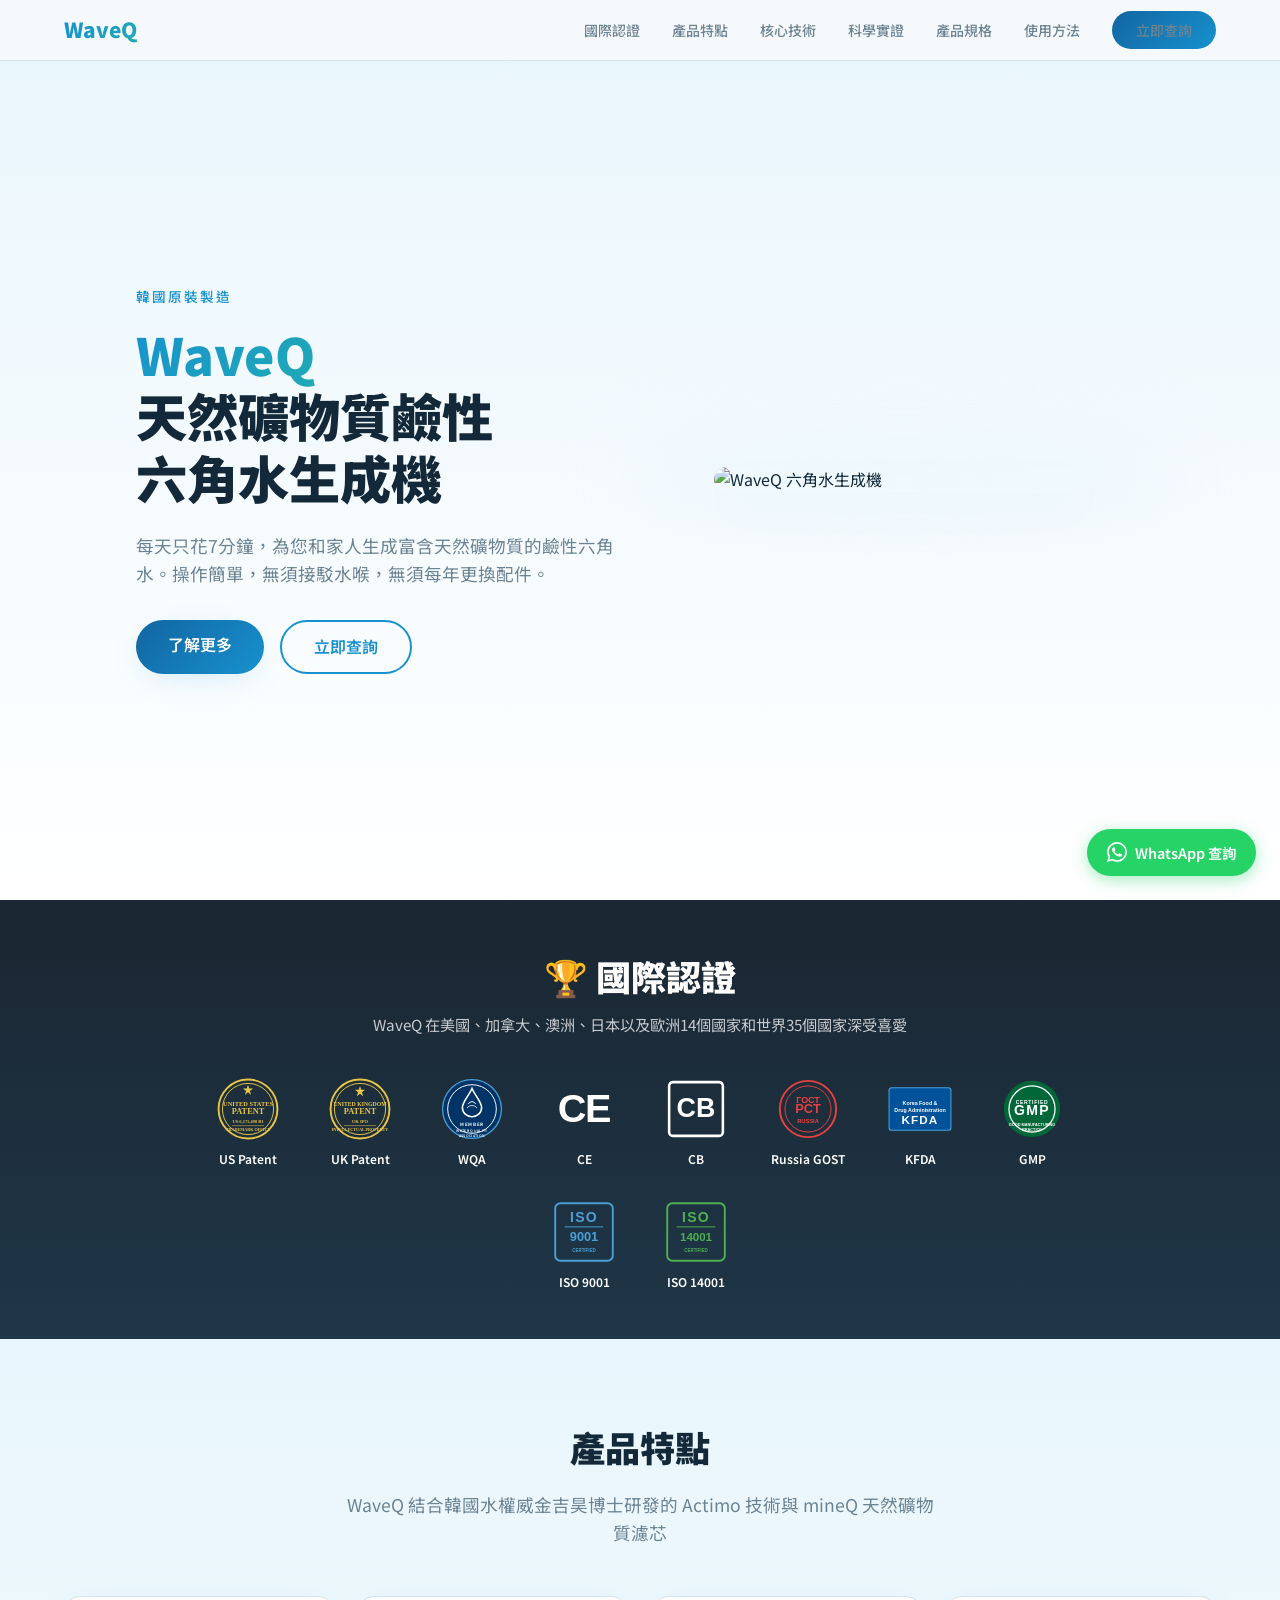
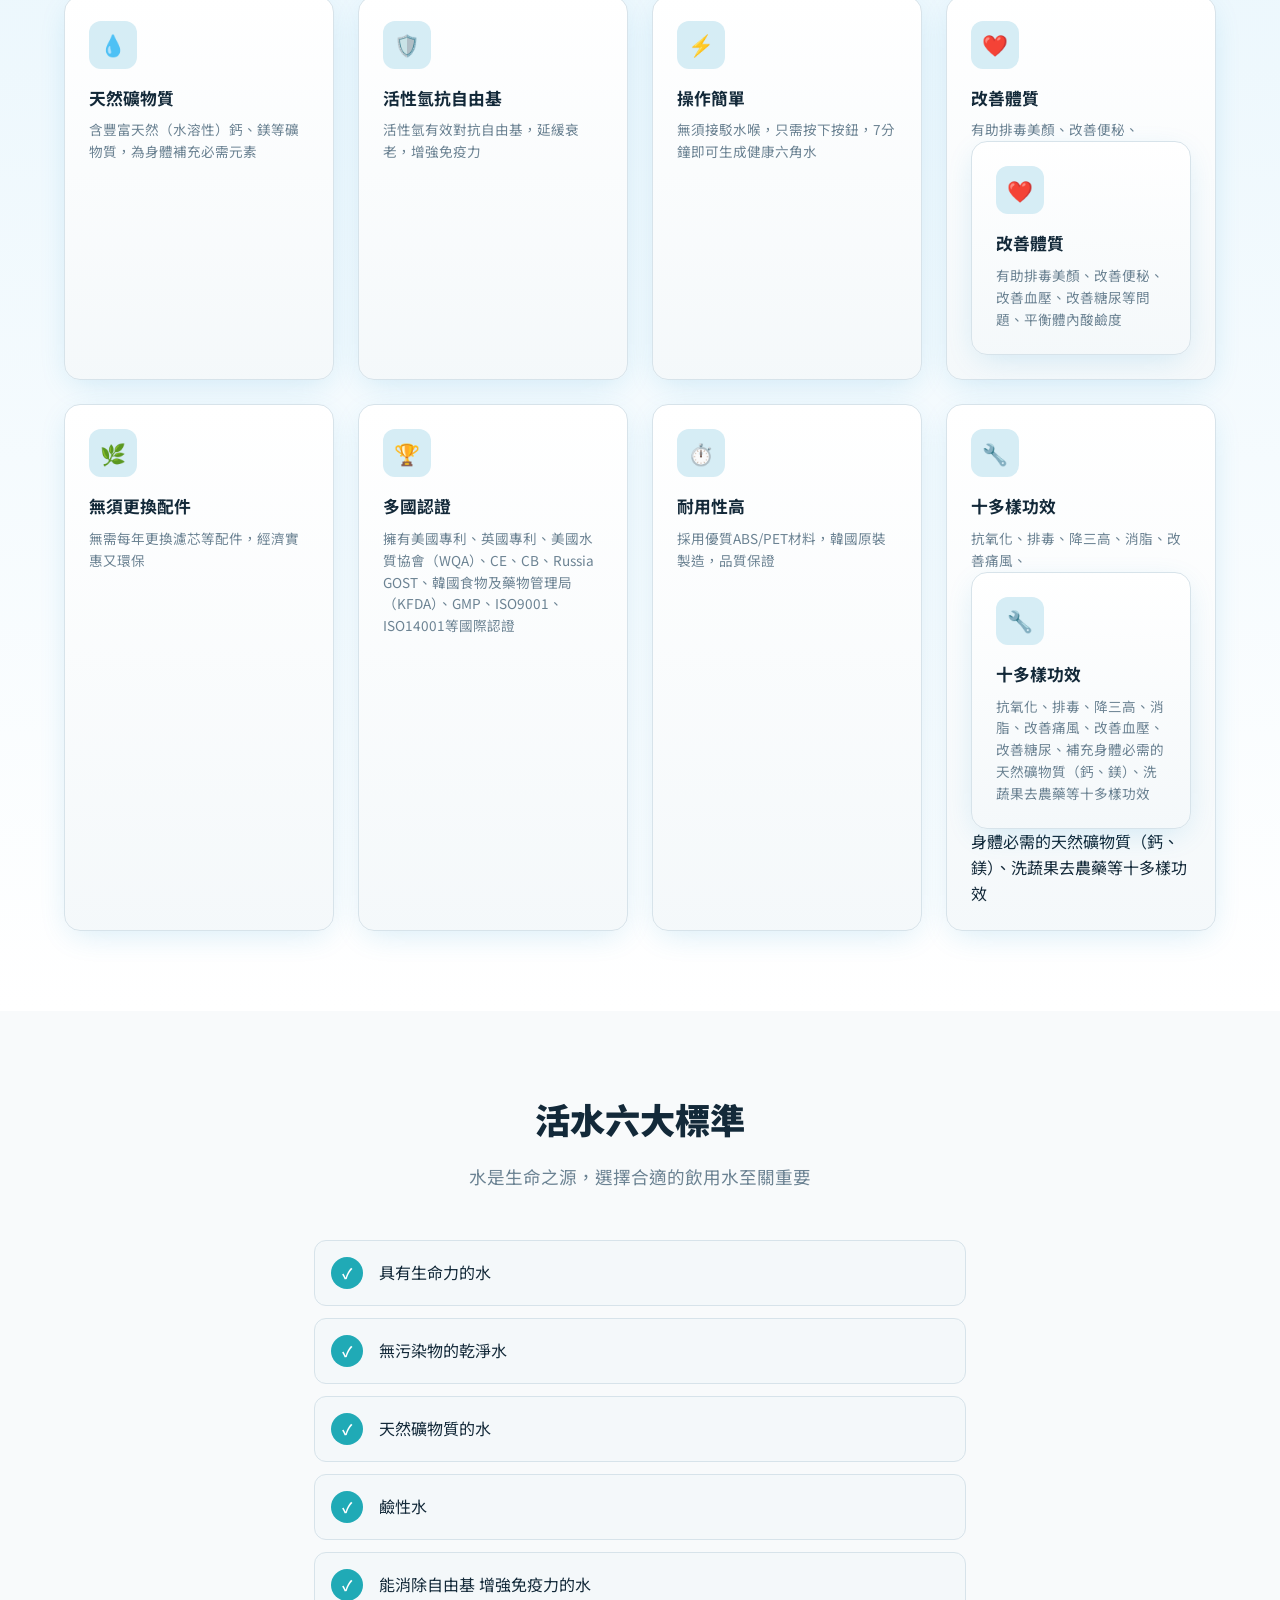
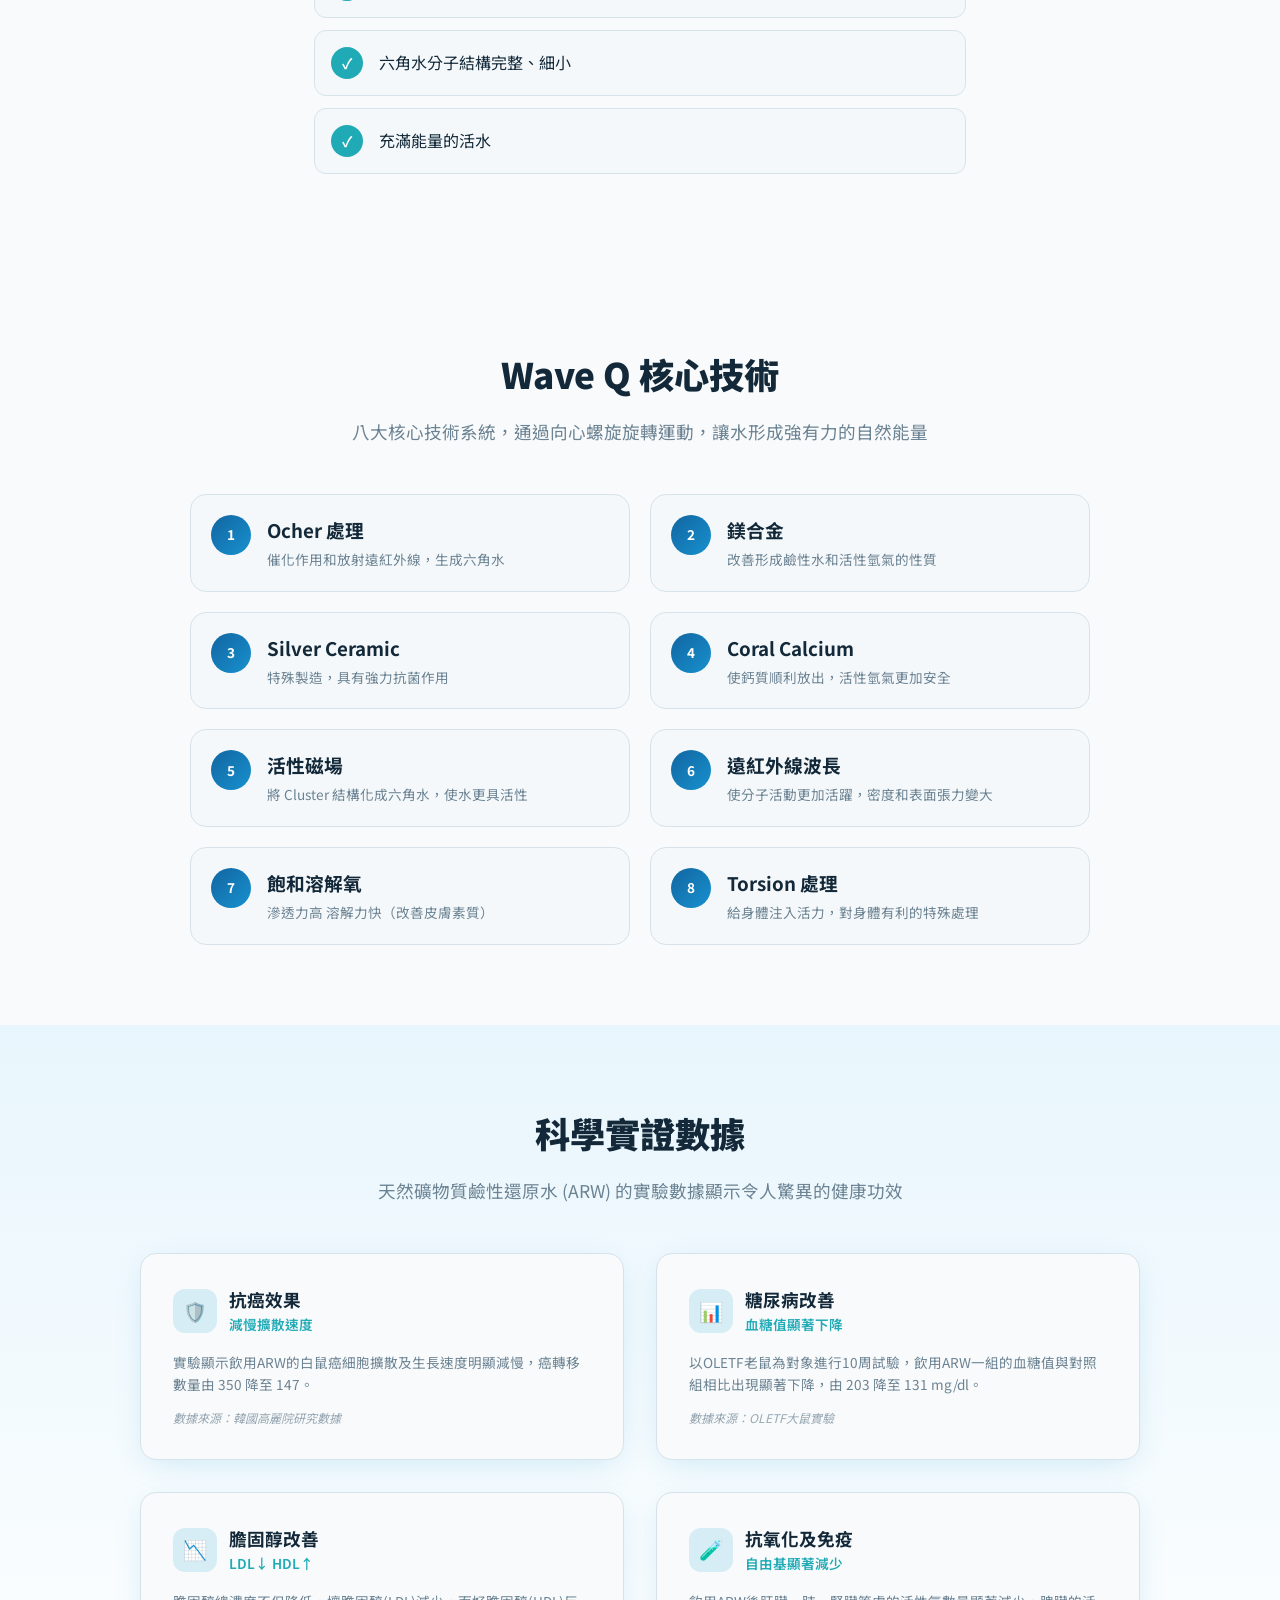
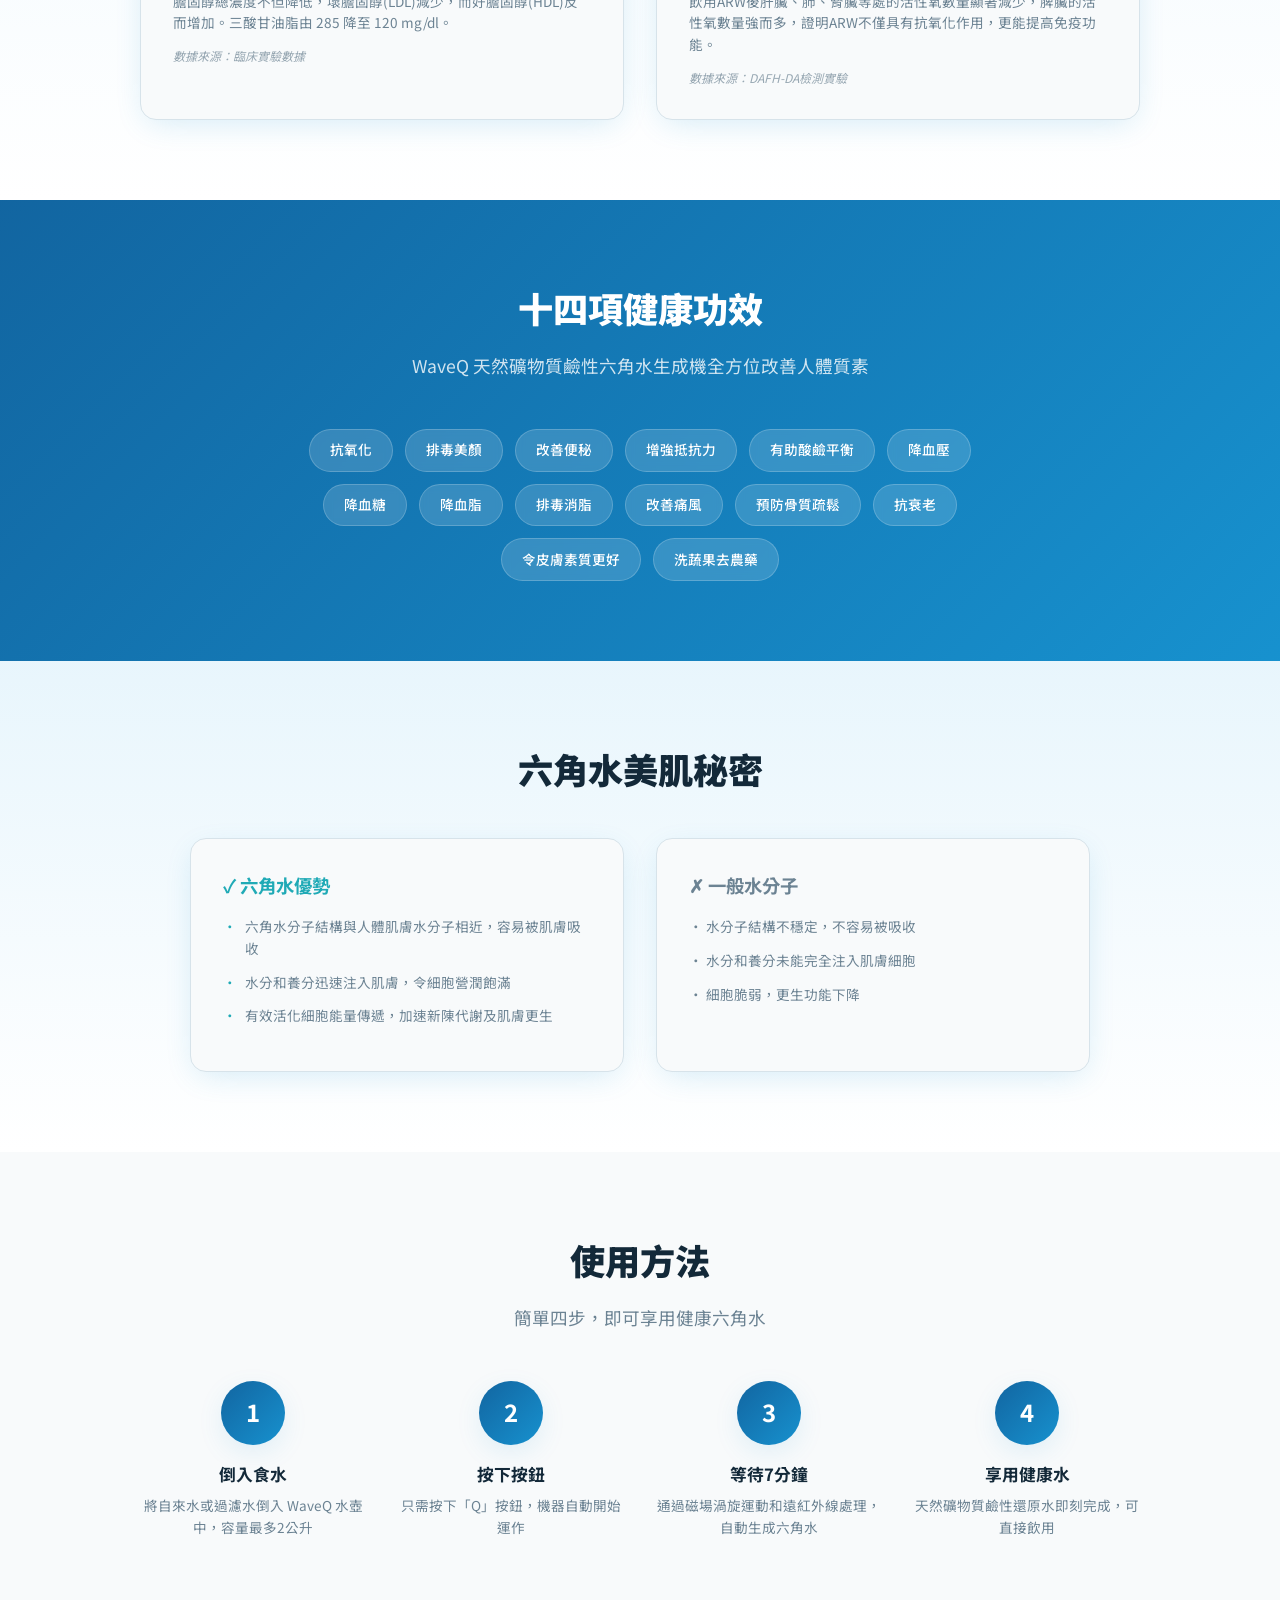
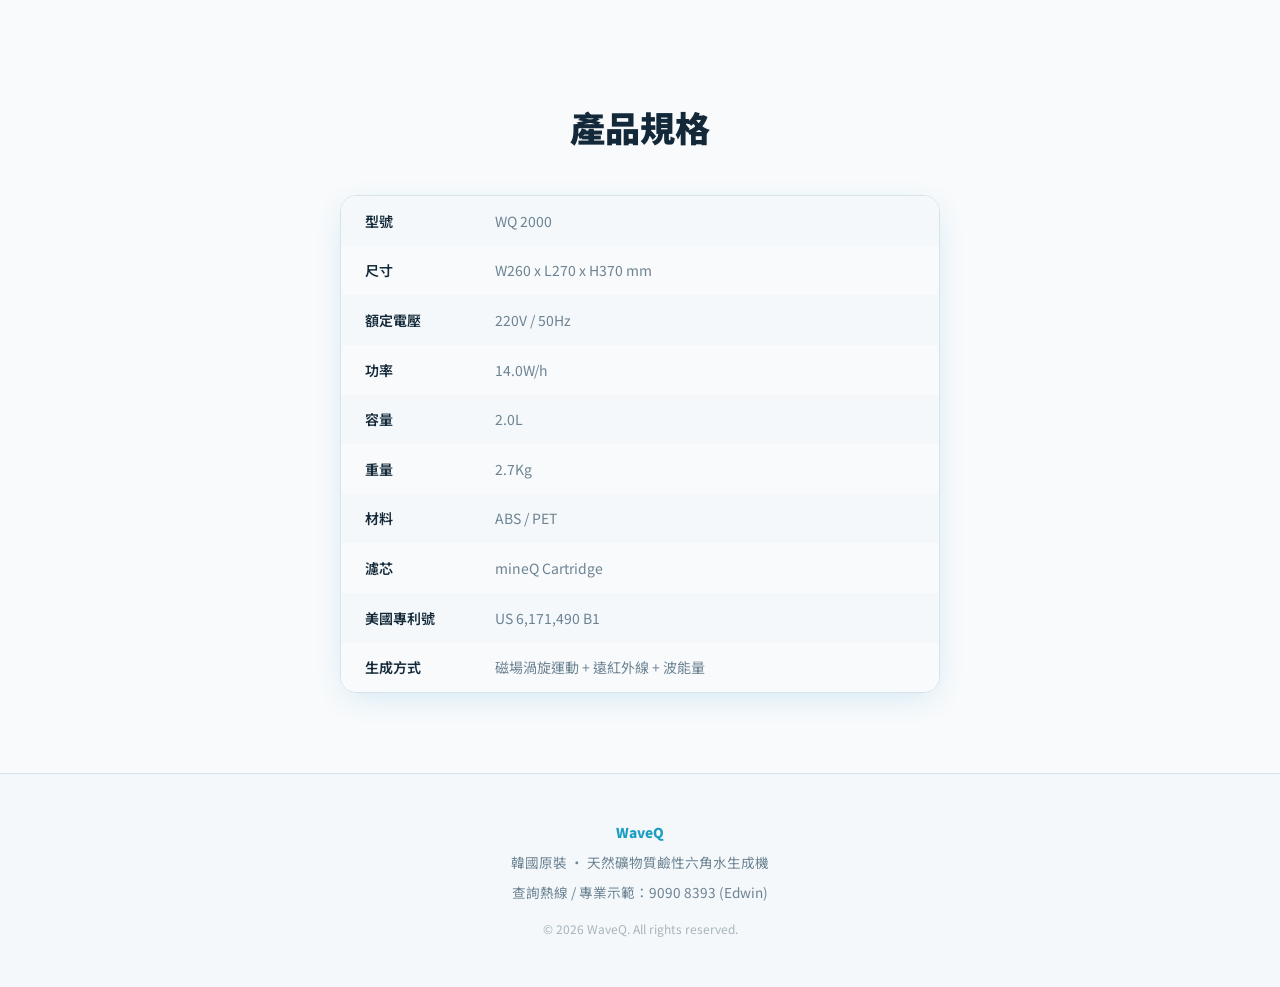
==== commit 16c58213: "Changes" ====
--- a/docs/index.html
+++ b/docs/index.html
@@ -4,7 +4,7 @@
   <meta charset="UTF-8" />
   <meta name="viewport" content="width=device-width, initial-scale=1.0" />
   <title>WaveQ 韓國六角水生成機 | 天然礦物質鹼性還原水 | 多國專利認證</title>
-  <meta name="description" content="WaveQ 韓國原裝天然礦物質鹼性六角水生成機，擁有美國專利、英國專利、WQA、CE、CB、KFDA、GMP、ISO9001、ISO14001等國際認證。每天7分鐘生成健康六角水，抗氧化、排毒消脂、改善血壓糖尿。" />
+  <meta name="description" content="WaveQ 韓國原裝天然礦物質鹼性六角水生成機，擁有美國專利、英國專利、WQA、CE、CB、KFDA、GMP、ISO9001、ISO14001等國際認證。每天7分鐘生成健康六角水，抗氧化、排毒消脂、改善血壓、改善糖尿。" />
   <meta name="keywords" content="WaveQ, 六角水, 六角水生成機, 鹼性水, 還原水, 天然礦物質水, 韓國水機, 抗氧化水, 活性氫, 健康飲水, alkaline water, hexagonal water, hydrogen water, 美國專利水機, WQA認證, 鈣鎂礦物質水, 排毒, 改善血壓, 降血糖, 改善痛風, 去農藥" />
   <meta property="og:title" content="WaveQ 韓國六角水生成機 | 天然礦物質鹼性還原水 | 多國專利認證" />
   <meta property="og:description" content="WaveQ 韓國原裝天然礦物質鹼性六角水生成機，擁有美國專利、英國專利、WQA等多國認證。每天7分鐘生成健康六角水，十多樣功效全方位改善體質。" />
@@ -393,11 +393,11 @@
       <div class="feature-card fade-in"><div class="feature-icon">💧</div><h3>天然礦物質</h3><p>含豐富天然（水溶性）鈣、鎂等礦物質，為身體補充必需元素</p></div>
       <div class="feature-card fade-in"><div class="feature-icon">🛡️</div><h3>活性氫抗自由基</h3><p>活性氫有效對抗自由基，延緩衰老，增強免疫力</p></div>
       <div class="feature-card fade-in"><div class="feature-icon">⚡</div><h3>操作簡單</h3><p>無須接駁水喉，只需按下按鈕，7分鐘即可生成健康六角水</p></div>
-      <div class="feature-card fade-in"><div class="feature-icon">❤️</div><h3>改善體質</h3><p>有助排毒美顏、改善便秘、改善血壓糖尿等問題、平衡體內酸鹼度</p></div>
+      <div class="feature-card fade-in"><div class="feature-icon">❤️</div><h3>改善體質</h3><p>有助排毒美顏、改善便秘、<div class="feature-card fade-in"><div class="feature-icon">❤️</div><h3>改善體質</h3><p>有助排毒美顏、改善便秘、改善血壓、改善糖尿等問題、平衡體內酸鹼度</p></div></p></div>
       <div class="feature-card fade-in"><div class="feature-icon">🌿</div><h3>無須更換配件</h3><p>無需每年更換濾芯等配件，經濟實惠又環保</p></div>
       <div class="feature-card fade-in"><div class="feature-icon">🏆</div><h3>多國認證</h3><p>擁有美國專利、英國專利、美國水質協會（WQA）、CE、CB、Russia GOST、韓國食物及藥物管理局（KFDA）、GMP、ISO9001、ISO14001等國際認證</p></div>
       <div class="feature-card fade-in"><div class="feature-icon">⏱️</div><h3>耐用性高</h3><p>採用優質ABS/PET材料，韓國原裝製造，品質保證</p></div>
-      <div class="feature-card fade-in"><div class="feature-icon">🔧</div><h3>十多樣功效</h3><p>抗氧化、排毒、降三高、消脂、改善痛風、改善血壓糖尿、補充身體必需的天然礦物質（鈣、鎂）、洗蔬果去農藥等十多樣功效</p></div>
+      <div class="feature-card fade-in"><div class="feature-icon">🔧</div><h3>十多樣功效</h3><p>抗氧化、排毒、降三高、消脂、改善痛風、<div class="feature-card fade-in"><div class="feature-icon">🔧</div><h3>十多樣功效</h3><p>抗氧化、排毒、降三高、消脂、改善痛風、改善血壓、改善糖尿、補充身體必需的天然礦物質（鈣、鎂）、洗蔬果去農藥等十多樣功效</p></div>身體必需的天然礦物質（鈣、鎂）、洗蔬果去農藥等十多樣功效</p></div>
     </div>
   </div>
 </section>
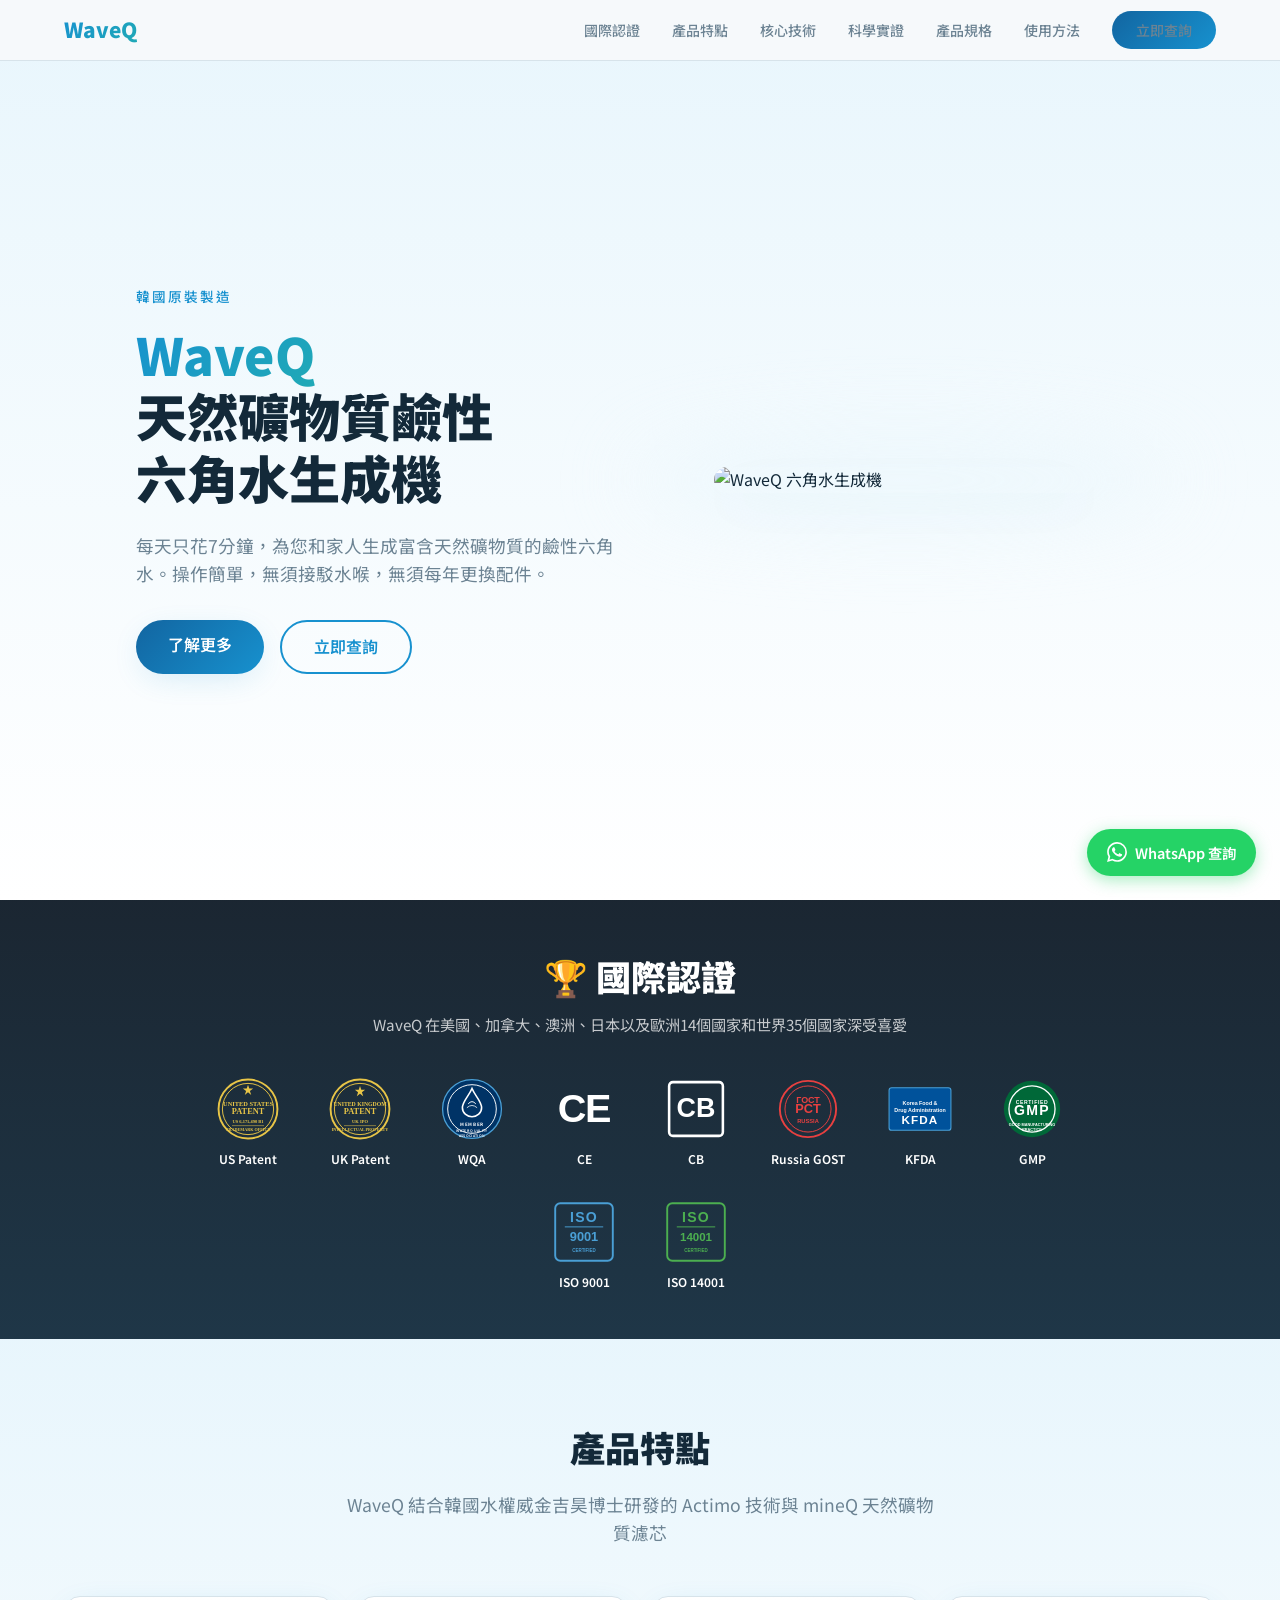
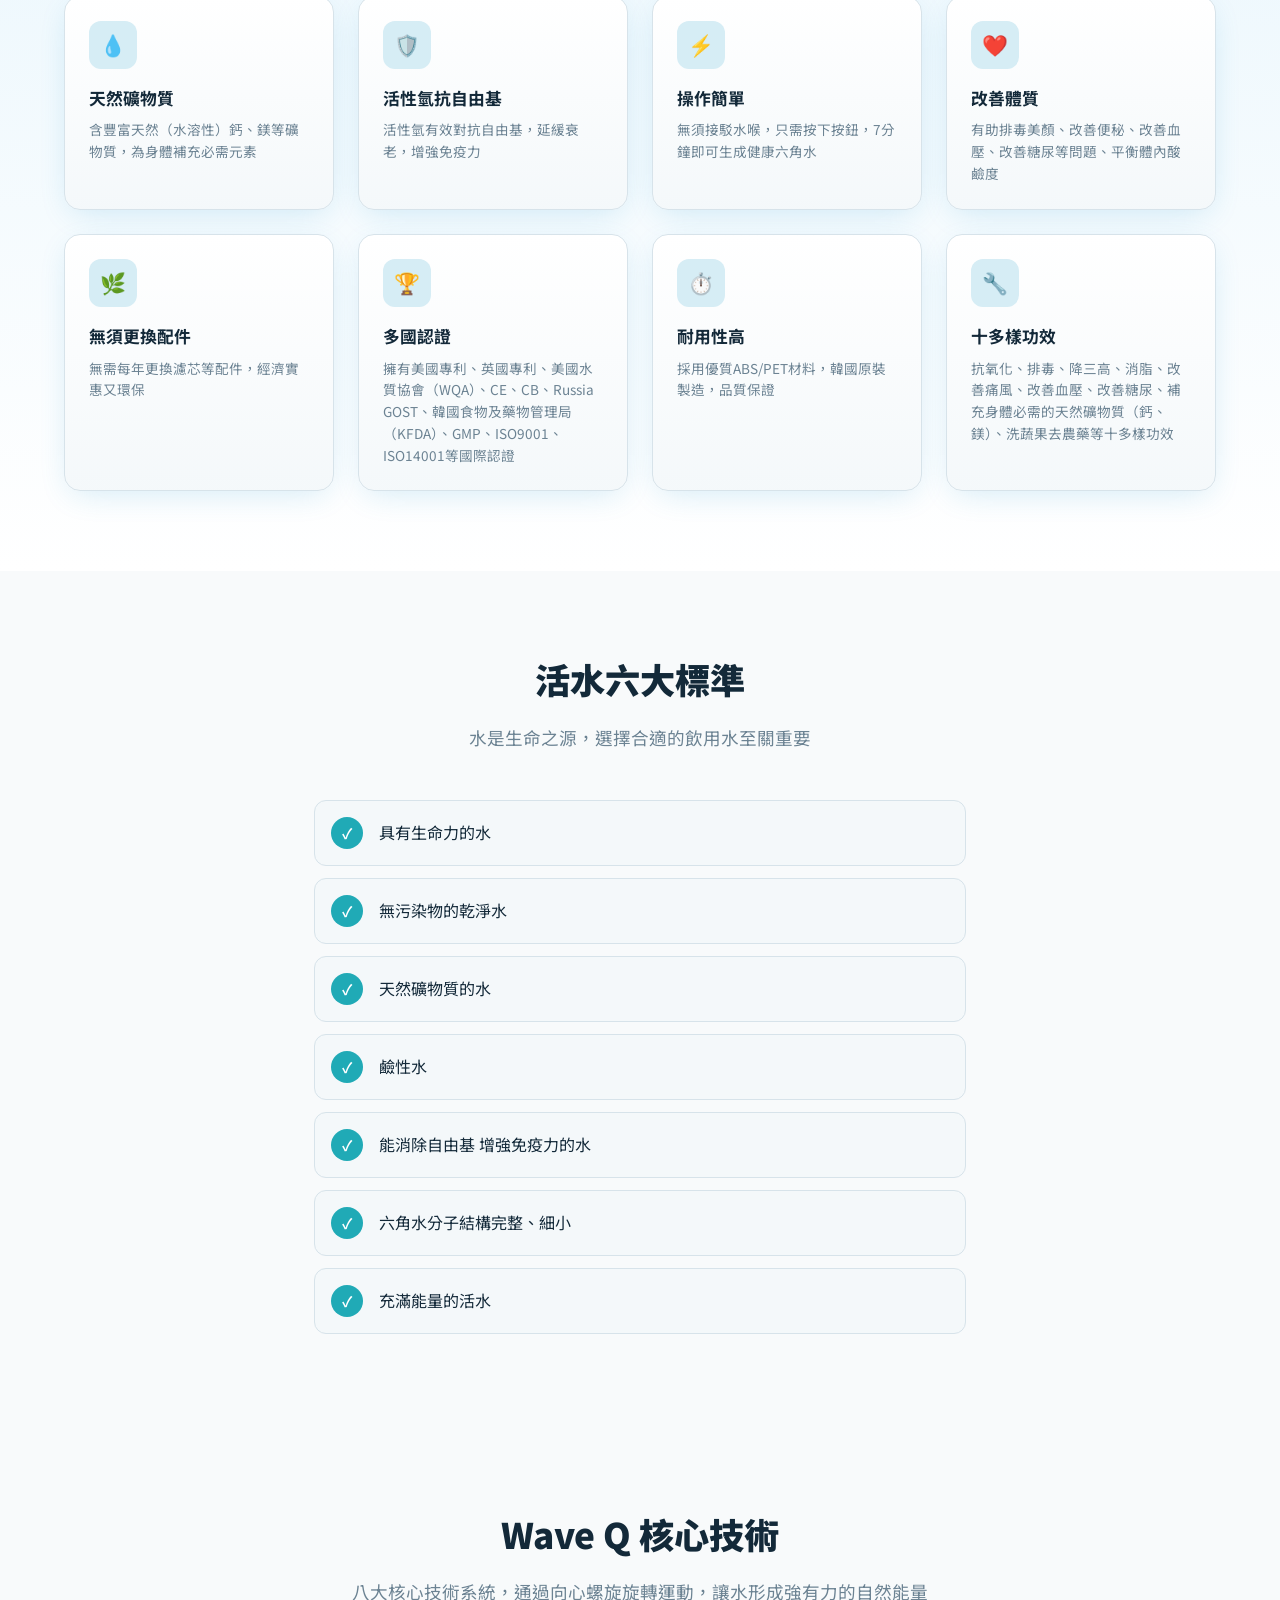
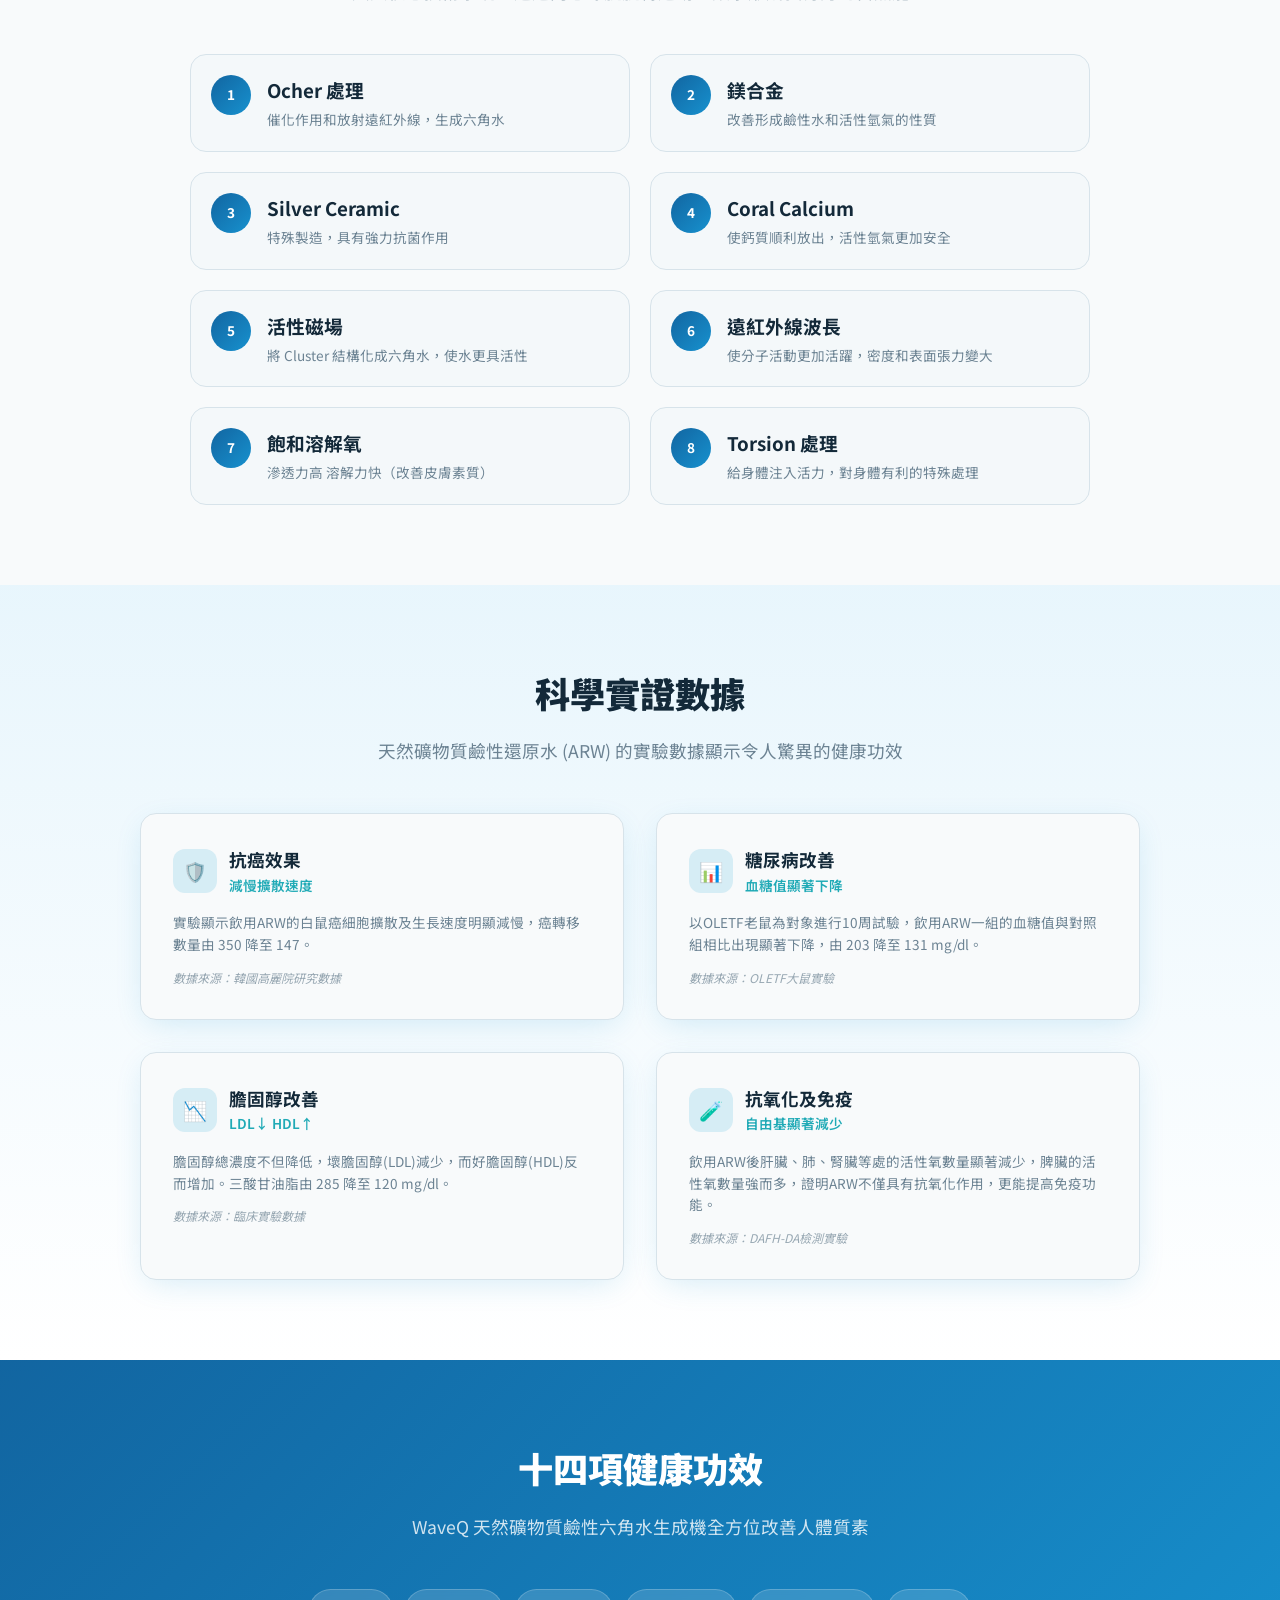
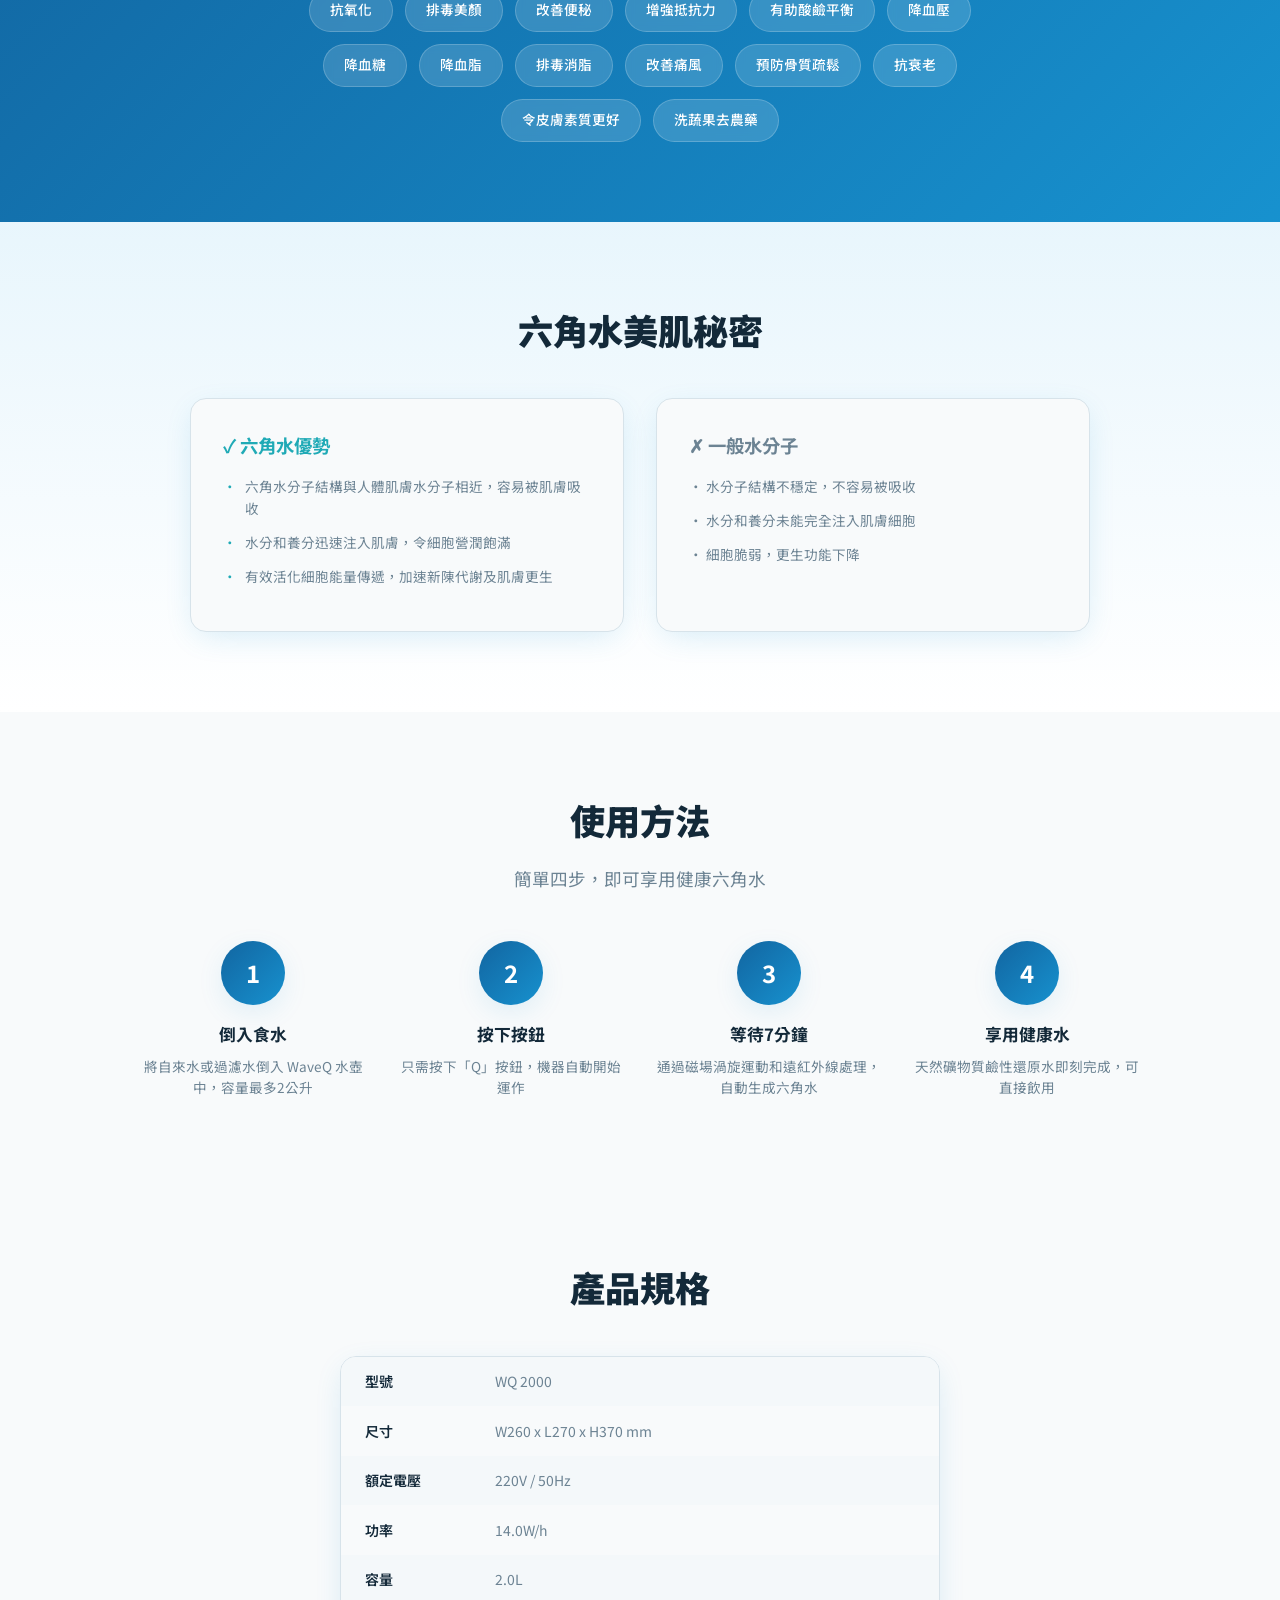
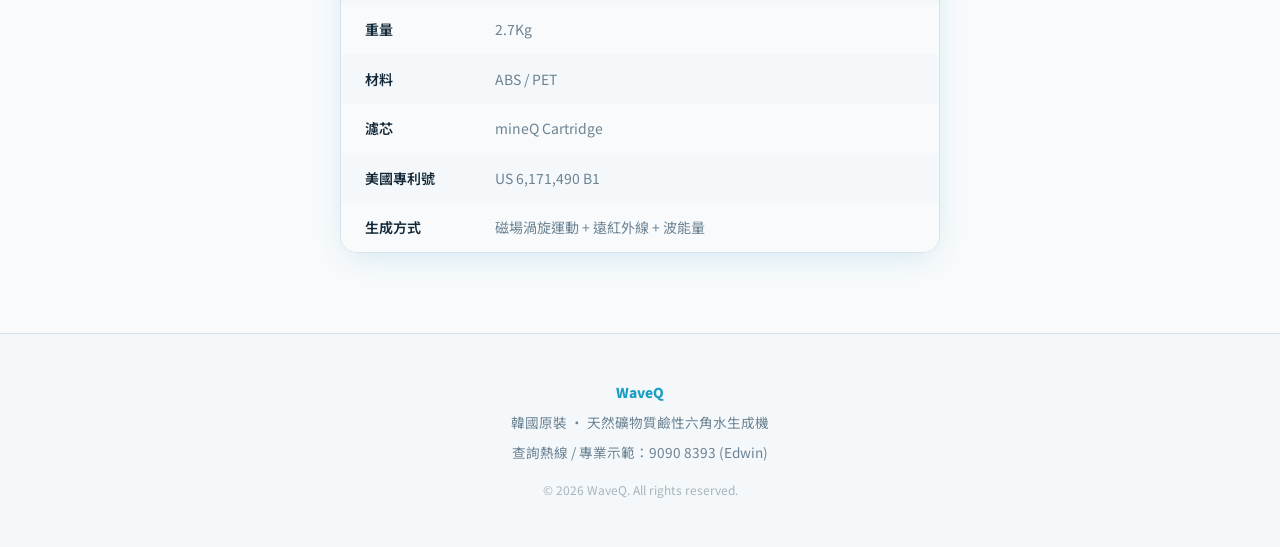
==== commit 11ec760c: "修正特徵卡排版與內容 修正 docs/index.html 內改善體質與十多樣功效卡片的嵌套問題，消除重複卡片並合併成單一內容；同步更新文本以避免冗餘元素，確保卡片僅客戶端顯示單層結構，並調整為十多樣" ====
--- a/docs/index.html
+++ b/docs/index.html
@@ -393,11 +393,11 @@
       <div class="feature-card fade-in"><div class="feature-icon">💧</div><h3>天然礦物質</h3><p>含豐富天然（水溶性）鈣、鎂等礦物質，為身體補充必需元素</p></div>
       <div class="feature-card fade-in"><div class="feature-icon">🛡️</div><h3>活性氫抗自由基</h3><p>活性氫有效對抗自由基，延緩衰老，增強免疫力</p></div>
       <div class="feature-card fade-in"><div class="feature-icon">⚡</div><h3>操作簡單</h3><p>無須接駁水喉，只需按下按鈕，7分鐘即可生成健康六角水</p></div>
-      <div class="feature-card fade-in"><div class="feature-icon">❤️</div><h3>改善體質</h3><p>有助排毒美顏、改善便秘、<div class="feature-card fade-in"><div class="feature-icon">❤️</div><h3>改善體質</h3><p>有助排毒美顏、改善便秘、改善血壓、改善糖尿等問題、平衡體內酸鹼度</p></div></p></div>
+      <div class="feature-card fade-in"><div class="feature-icon">❤️</div><h3>改善體質</h3><p>有助排毒美顏、改善便秘、改善血壓、改善糖尿等問題、平衡體內酸鹼度</p></div>
       <div class="feature-card fade-in"><div class="feature-icon">🌿</div><h3>無須更換配件</h3><p>無需每年更換濾芯等配件，經濟實惠又環保</p></div>
       <div class="feature-card fade-in"><div class="feature-icon">🏆</div><h3>多國認證</h3><p>擁有美國專利、英國專利、美國水質協會（WQA）、CE、CB、Russia GOST、韓國食物及藥物管理局（KFDA）、GMP、ISO9001、ISO14001等國際認證</p></div>
       <div class="feature-card fade-in"><div class="feature-icon">⏱️</div><h3>耐用性高</h3><p>採用優質ABS/PET材料，韓國原裝製造，品質保證</p></div>
-      <div class="feature-card fade-in"><div class="feature-icon">🔧</div><h3>十多樣功效</h3><p>抗氧化、排毒、降三高、消脂、改善痛風、<div class="feature-card fade-in"><div class="feature-icon">🔧</div><h3>十多樣功效</h3><p>抗氧化、排毒、降三高、消脂、改善痛風、改善血壓、改善糖尿、補充身體必需的天然礦物質（鈣、鎂）、洗蔬果去農藥等十多樣功效</p></div>身體必需的天然礦物質（鈣、鎂）、洗蔬果去農藥等十多樣功效</p></div>
+      <div class="feature-card fade-in"><div class="feature-icon">🔧</div><h3>十多樣功效</h3><p>抗氧化、排毒、降三高、消脂、改善痛風、改善血壓、改善糖尿、補充身體必需的天然礦物質（鈣、鎂）、洗蔬果去農藥等十多樣功效</p></div>
     </div>
   </div>
 </section>
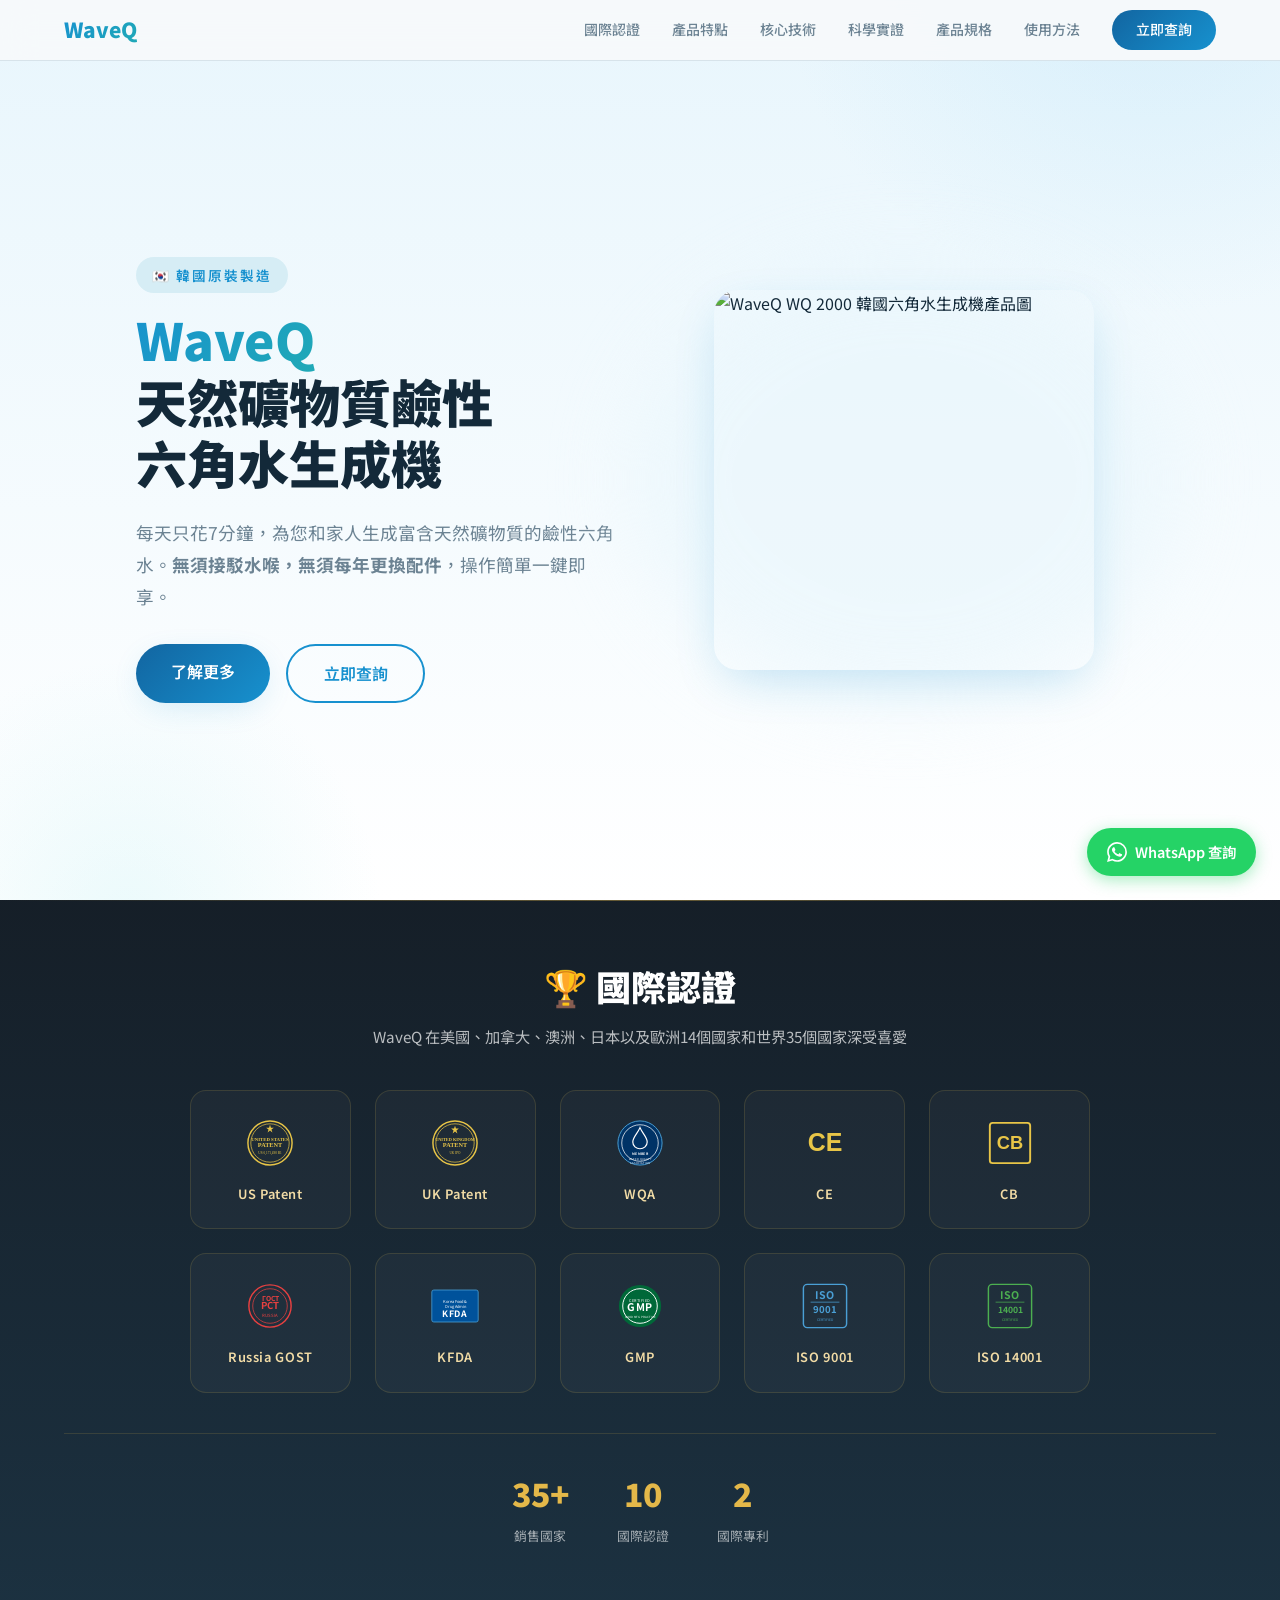
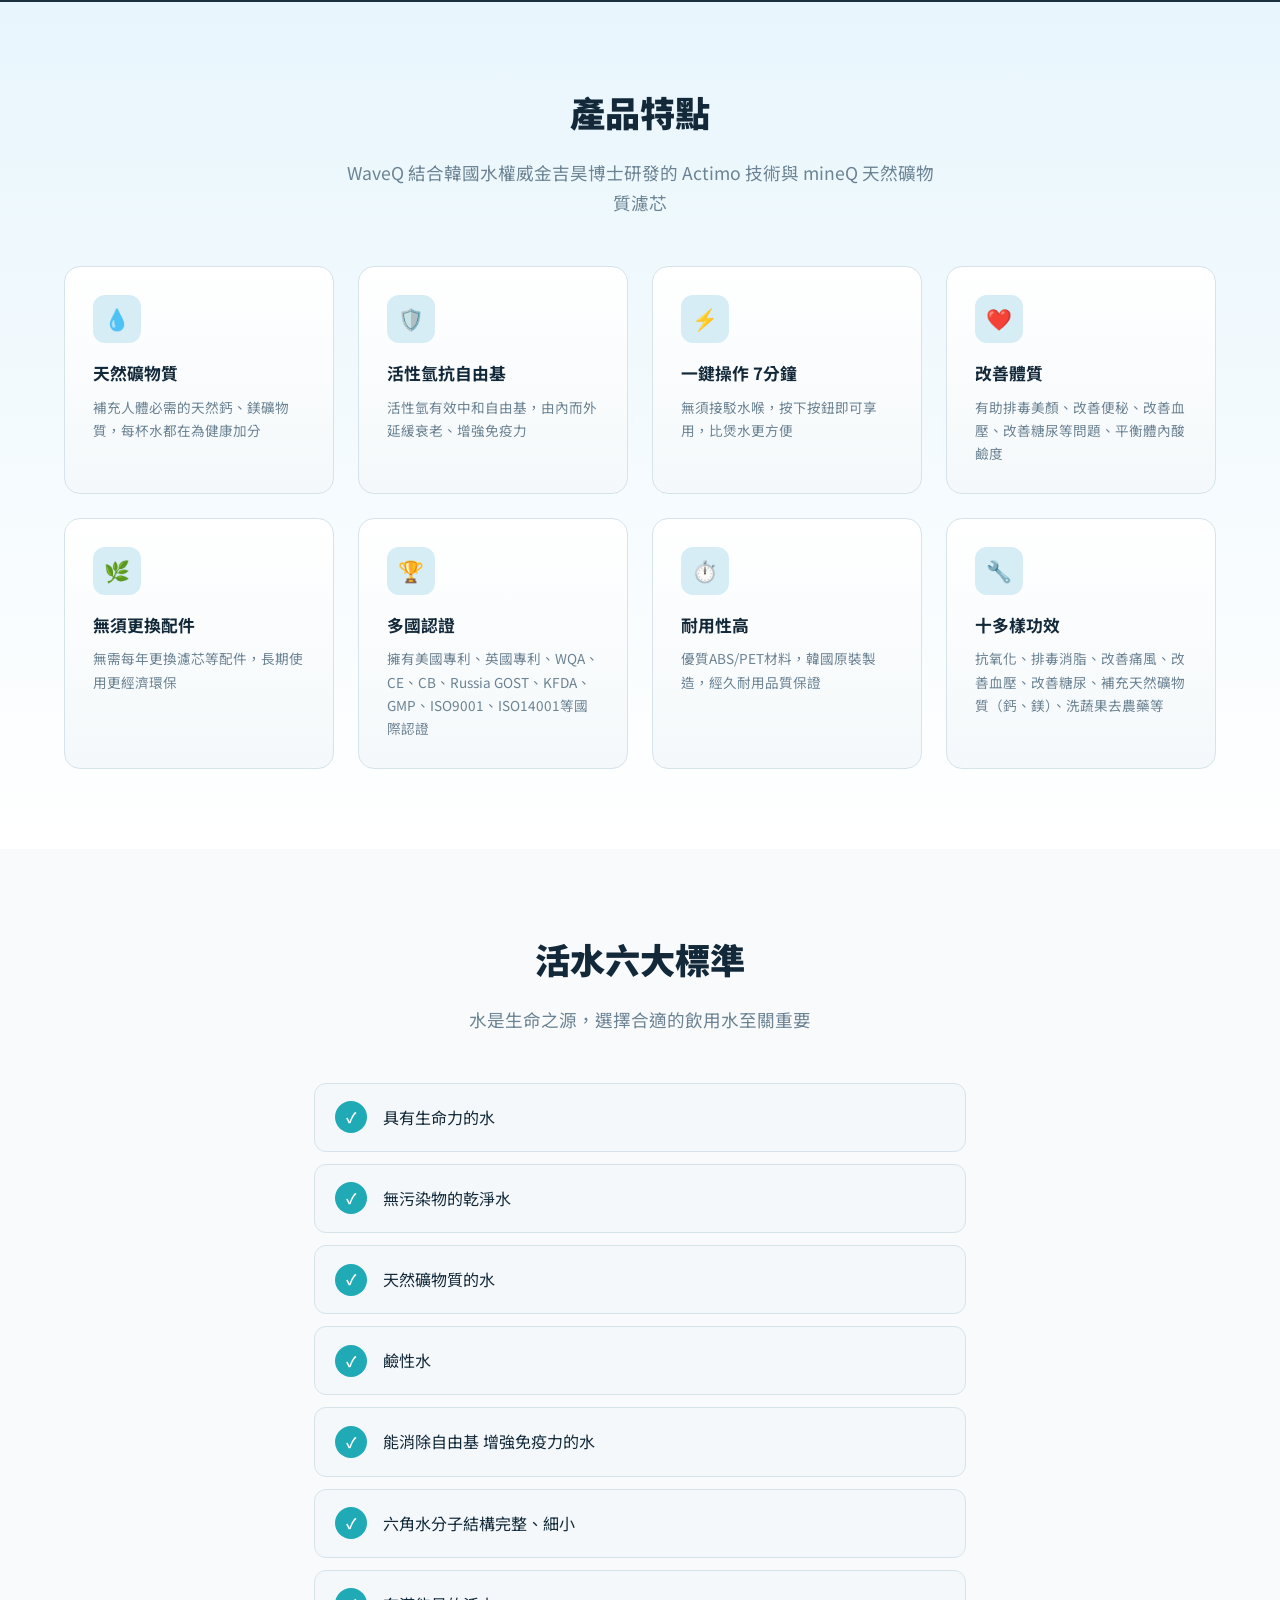
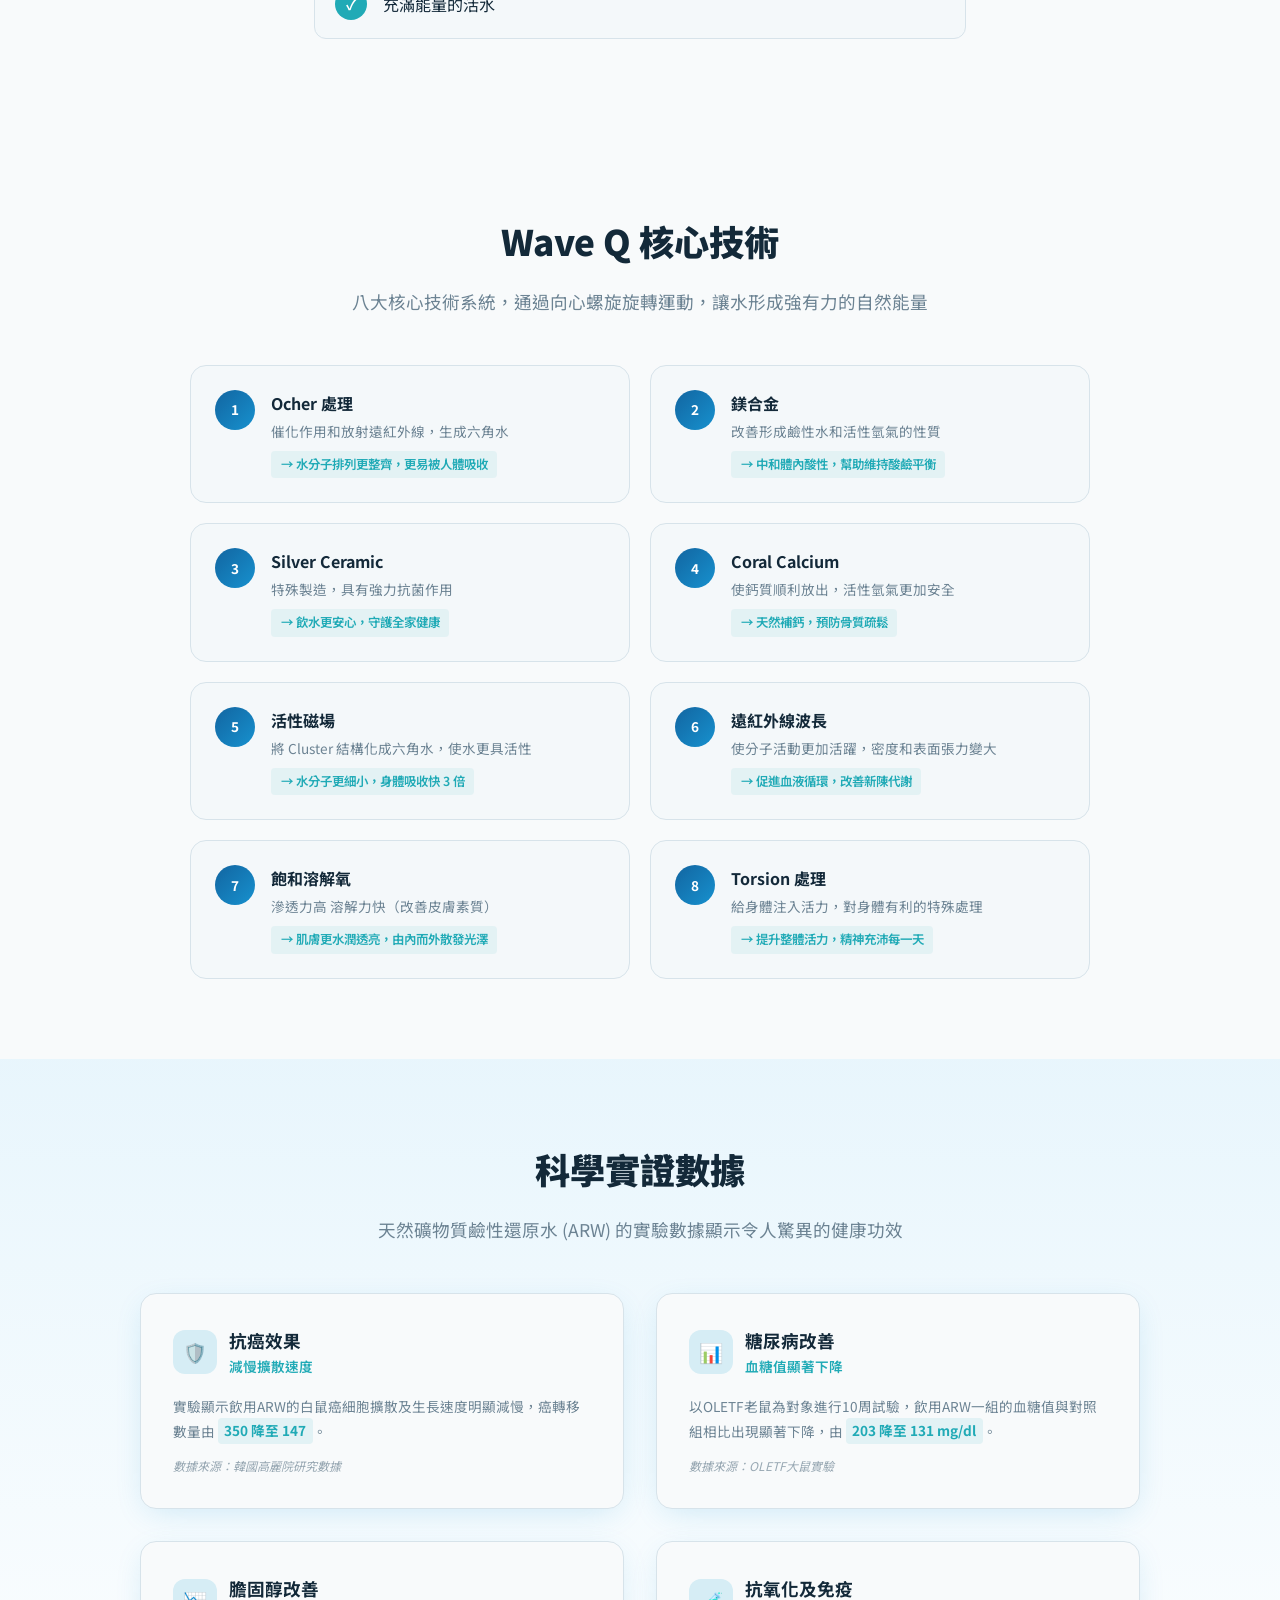
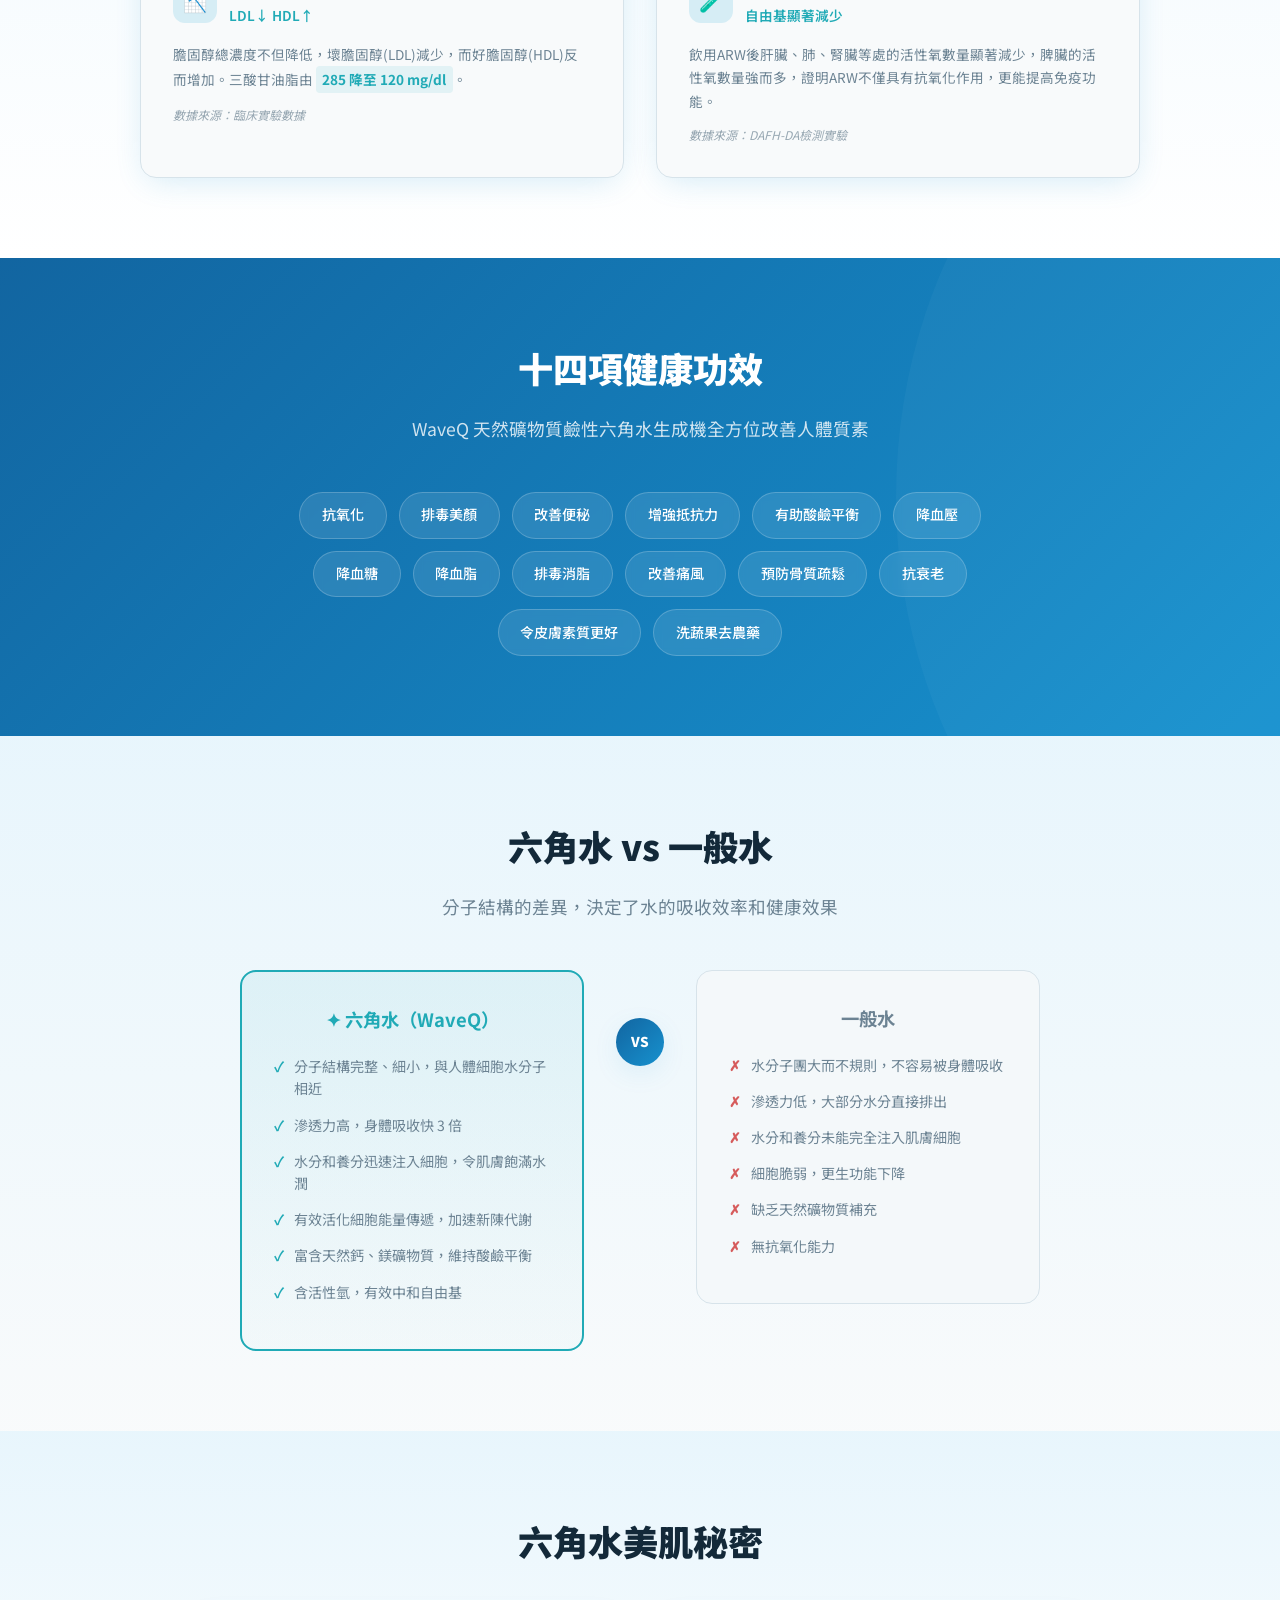
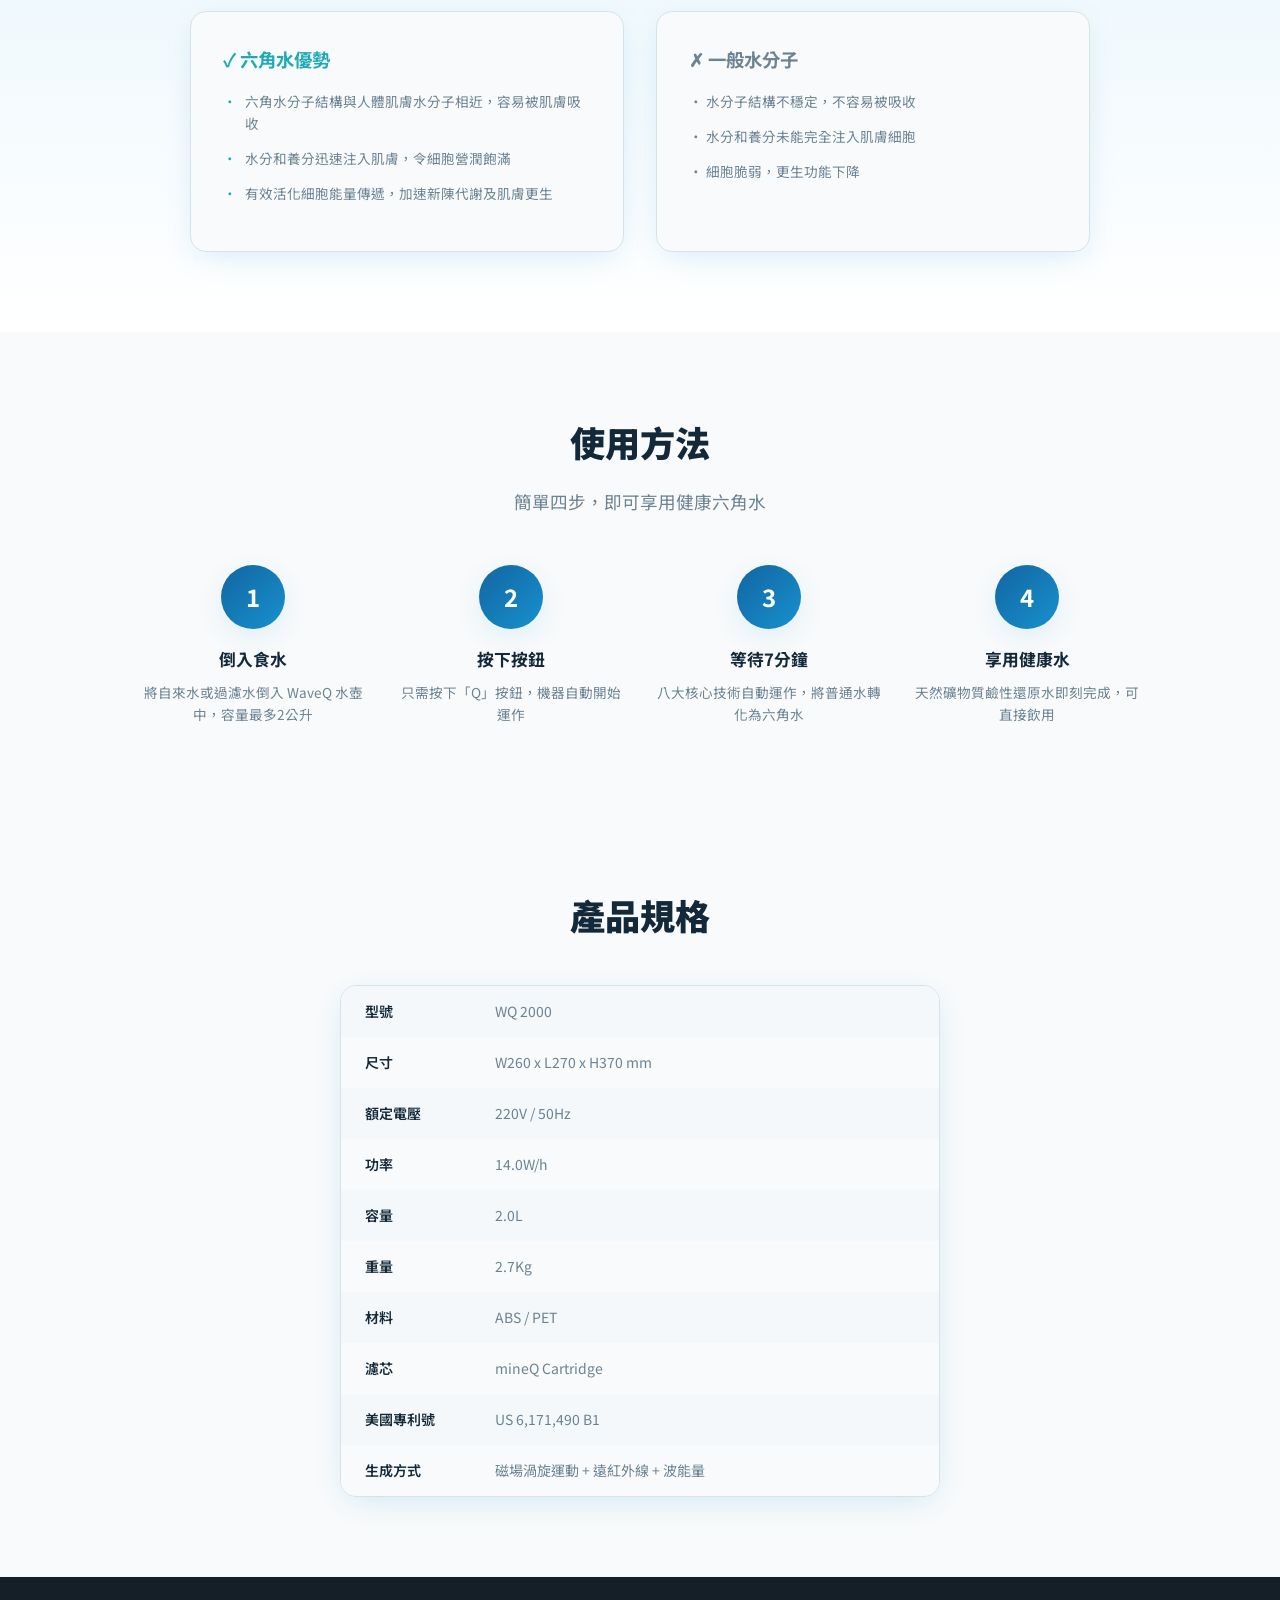
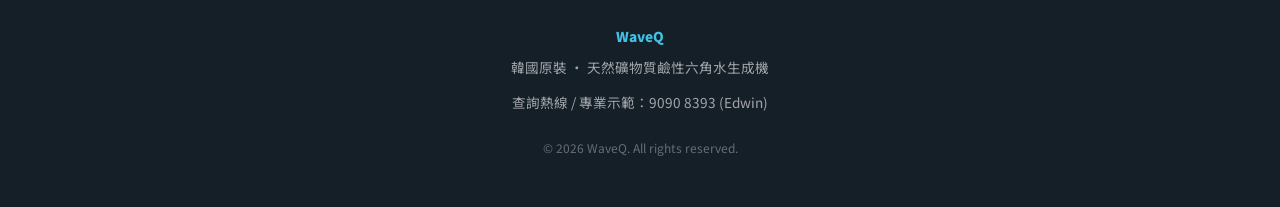
==== commit 5b4566cc: "全面優化網頁與SEO X-Lovable-Edit-ID: edt-5e7241d2-53d2-4362-9e6a-7c52ba1c5f60" ====
--- a/docs/index.html
+++ b/docs/index.html
@@ -9,18 +9,19 @@
   <meta property="og:title" content="WaveQ 韓國六角水生成機 | 天然礦物質鹼性還原水 | 多國專利認證" />
   <meta property="og:description" content="WaveQ 韓國原裝天然礦物質鹼性六角水生成機，擁有美國專利、英國專利、WQA等多國認證。每天7分鐘生成健康六角水，十多樣功效全方位改善體質。" />
   <meta property="og:type" content="website" />
-  <meta property="og:url" content="https://boyman131418.github.io/waveq/" />
-  <meta property="og:image" content="https://boyman131418.github.io/waveq/assets/waveq-product.jpeg" />
+  <meta property="og:url" content="https://waveq.org/" />
+  <meta property="og:image" content="https://waveq.org/assets/waveq-product.jpeg" />
   <meta property="og:locale" content="zh_HK" />
   <meta property="og:site_name" content="WaveQ 韓國六角水生成機" />
   <meta name="twitter:card" content="summary_large_image" />
   <meta name="twitter:title" content="WaveQ 韓國六角水生成機 | 多國專利認證" />
   <meta name="twitter:description" content="每天7分鐘生成天然礦物質鹼性六角水，擁有美國專利、英國專利、WQA等國際認證，十多樣健康功效。" />
-  <meta name="twitter:image" content="https://boyman131418.github.io/waveq/assets/waveq-product.jpeg" />
+  <meta name="twitter:image" content="https://waveq.org/assets/waveq-product.jpeg" />
   <meta name="robots" content="index, follow" />
   <meta name="author" content="WaveQ" />
-  <link rel="canonical" href="https://boyman131418.github.io/waveq/" />
+  <link rel="canonical" href="https://waveq.org/" />
   <link rel="preconnect" href="https://fonts.googleapis.com" />
+  <link rel="preconnect" href="https://fonts.gstatic.com" crossorigin />
   <link href="https://fonts.googleapis.com/css2?family=Noto+Sans+TC:wght@300;400;500;700;900&display=swap" rel="stylesheet" />
   <style>
     *, *::before, *::after { box-sizing: border-box; margin: 0; padding: 0; }
@@ -36,13 +37,16 @@
       --accent: hsl(185, 70%, 42%);
       --border: hsl(200, 30%, 88%);
       --water-deep: hsl(205, 80%, 35%);
+      --gold: hsl(43, 74%, 59%);
       --gradient-water: linear-gradient(180deg, hsl(200, 80%, 95%), #fff);
       --gradient-deep: linear-gradient(135deg, hsl(205, 80%, 35%), hsl(200, 80%, 45%));
       --shadow-water: 0 8px 32px -8px hsla(200, 80%, 45%, 0.2);
       --shadow-water-lg: 0 16px 48px -12px hsla(200, 80%, 45%, 0.25);
+      --shadow-gold: 0 4px 20px -4px hsla(43, 74%, 59%, 0.3);
       --radius: 1rem;
     }
-    body { font-family: 'Noto Sans TC', sans-serif; background: var(--bg); color: var(--fg); line-height: 1.6; -webkit-font-smoothing: antialiased; }
+    html { scroll-behavior: smooth; }
+    body { font-family: 'Noto Sans TC', sans-serif; background: var(--bg); color: var(--fg); line-height: 1.7; -webkit-font-smoothing: antialiased; overflow-x: hidden; }
     a { text-decoration: none; color: inherit; }
     .container { max-width: 1200px; margin: 0 auto; padding: 0 1.5rem; }
     .text-gradient { background: linear-gradient(135deg, var(--primary), var(--accent)); -webkit-background-clip: text; -webkit-text-fill-color: transparent; background-clip: text; }
@@ -51,111 +55,158 @@
     .section-subtitle { text-align: center; color: var(--muted); font-size: 1.1rem; max-width: 600px; margin: 0 auto 3rem; }
 
     /* NAV */
-    .nav { position: fixed; top: 0; left: 0; right: 0; z-index: 100; background: hsla(200, 30%, 98%, 0.85); backdrop-filter: blur(12px); border-bottom: 1px solid var(--border); }
+    .nav { position: fixed; top: 0; left: 0; right: 0; z-index: 100; background: hsla(200, 30%, 98%, 0.9); backdrop-filter: blur(16px); -webkit-backdrop-filter: blur(16px); border-bottom: 1px solid var(--border); transition: box-shadow 0.3s; }
+    .nav.scrolled { box-shadow: 0 2px 20px hsla(200, 80%, 45%, 0.1); }
     .nav-inner { display: flex; align-items: center; justify-content: space-between; height: 60px; }
     .nav-logo { font-size: 1.3rem; font-weight: 900; }
     .nav-links { display: flex; gap: 2rem; align-items: center; }
-    .nav-links a { font-size: 0.875rem; font-weight: 500; color: var(--muted); transition: color 0.2s; }
+    .nav-links a { font-size: 0.875rem; font-weight: 500; color: var(--muted); transition: color 0.3s; position: relative; }
+    .nav-links a::after { content: ''; position: absolute; bottom: -4px; left: 0; width: 0; height: 2px; background: var(--primary); transition: width 0.3s; }
     .nav-links a:hover { color: var(--primary); }
-    .nav-cta { padding: 0.5rem 1.5rem; border-radius: 99px; background: var(--gradient-deep); color: #fff; font-size: 0.875rem; font-weight: 600; transition: box-shadow 0.3s; }
-    .nav-cta:hover { box-shadow: var(--shadow-water); }
-    .nav-toggle { display: none; background: none; border: none; font-size: 1.5rem; cursor: pointer; color: var(--fg); }
-    .nav-mobile { display: none; flex-direction: column; gap: 0.5rem; padding: 1rem 1.5rem; background: var(--bg); border-bottom: 1px solid var(--border); }
-    .nav-mobile a { padding: 0.5rem 0; font-size: 0.9rem; color: var(--muted); }
+    .nav-links a:hover::after { width: 100%; }
+    .nav-cta { padding: 0.5rem 1.5rem; border-radius: 99px; background: var(--gradient-deep); color: #fff !important; font-size: 0.875rem; font-weight: 600; transition: all 0.3s; }
+    .nav-cta::after { display: none !important; }
+    .nav-cta:hover { box-shadow: var(--shadow-water); transform: translateY(-1px); }
+    .nav-toggle { display: none; background: none; border: none; font-size: 1.5rem; cursor: pointer; color: var(--fg); padding: 0.5rem; }
+    .nav-mobile { display: none; flex-direction: column; gap: 0; padding: 0.5rem 0; background: var(--bg); border-bottom: 1px solid var(--border); }
+    .nav-mobile a { padding: 0.75rem 1.5rem; font-size: 0.95rem; color: var(--muted); transition: all 0.2s; }
+    .nav-mobile a:hover { background: var(--secondary); color: var(--primary); }
 
     /* HERO */
-    .hero { min-height: 100vh; display: flex; align-items: center; background: var(--gradient-water); padding-top: 60px; }
-    .hero-grid { display: grid; grid-template-columns: 1fr 1fr; gap: 3rem; align-items: center; }
-    .hero-tag { color: var(--primary); font-weight: 500; letter-spacing: 0.15em; text-transform: uppercase; font-size: 0.85rem; margin-bottom: 1rem; }
+    .hero { min-height: 100vh; display: flex; align-items: center; background: var(--gradient-water); padding-top: 60px; position: relative; overflow: hidden; }
+    .hero::before { content: ''; position: absolute; top: -50%; right: -20%; width: 60vw; height: 60vw; border-radius: 50%; background: radial-gradient(circle, hsla(200, 80%, 85%, 0.4) 0%, transparent 70%); animation: heroFloat 8s ease-in-out infinite; pointer-events: none; }
+    .hero::after { content: ''; position: absolute; bottom: -30%; left: -10%; width: 40vw; height: 40vw; border-radius: 50%; background: radial-gradient(circle, hsla(185, 70%, 85%, 0.3) 0%, transparent 70%); animation: heroFloat 10s ease-in-out infinite reverse; pointer-events: none; }
+    @keyframes heroFloat { 0%, 100% { transform: translate(0, 0); } 50% { transform: translate(20px, -30px); } }
+    .hero-grid { display: grid; grid-template-columns: 1fr 1fr; gap: 3rem; align-items: center; position: relative; z-index: 1; }
+    .hero-tag { color: var(--primary); font-weight: 600; letter-spacing: 0.15em; text-transform: uppercase; font-size: 0.85rem; margin-bottom: 1rem; display: inline-flex; align-items: center; gap: 0.5rem; padding: 0.4rem 1rem; background: var(--secondary); border-radius: 99px; }
     .hero h1 { font-size: 3.2rem; font-weight: 900; line-height: 1.2; margin-bottom: 1.5rem; }
-    .hero p.desc { font-size: 1.1rem; color: var(--muted); margin-bottom: 2rem; max-width: 480px; }
+    .hero p.desc { font-size: 1.1rem; color: var(--muted); margin-bottom: 2rem; max-width: 480px; line-height: 1.8; }
     .hero-btns { display: flex; gap: 1rem; flex-wrap: wrap; }
-    .btn-primary { padding: 0.75rem 2rem; border-radius: 99px; background: var(--gradient-deep); color: #fff; font-weight: 600; box-shadow: var(--shadow-water); transition: all 0.3s; border: none; cursor: pointer; font-size: 1rem; }
-    .btn-primary:hover { transform: scale(1.05); box-shadow: var(--shadow-water-lg); }
-    .btn-outline { padding: 0.75rem 2rem; border-radius: 99px; border: 2px solid var(--primary); color: var(--primary); font-weight: 600; background: transparent; cursor: pointer; font-size: 1rem; transition: all 0.3s; }
-    .btn-outline:hover { background: var(--primary); color: #fff; }
+    .btn-primary { padding: 0.85rem 2.2rem; border-radius: 99px; background: var(--gradient-deep); color: #fff; font-weight: 600; box-shadow: var(--shadow-water); transition: all 0.3s; border: none; cursor: pointer; font-size: 1rem; position: relative; overflow: hidden; }
+    .btn-primary::before { content: ''; position: absolute; inset: 0; background: linear-gradient(135deg, transparent 40%, hsla(0,0%,100%,0.2) 50%, transparent 60%); transform: translateX(-100%); transition: transform 0.6s; }
+    .btn-primary:hover { transform: translateY(-2px); box-shadow: var(--shadow-water-lg); }
+    .btn-primary:hover::before { transform: translateX(100%); }
+    .btn-outline { padding: 0.85rem 2.2rem; border-radius: 99px; border: 2px solid var(--primary); color: var(--primary); font-weight: 600; background: transparent; cursor: pointer; font-size: 1rem; transition: all 0.3s; }
+    .btn-outline:hover { background: var(--primary); color: #fff; transform: translateY(-2px); }
     .hero-img-wrap { display: flex; justify-content: center; position: relative; }
-    .hero-img-wrap img { max-width: 380px; width: 100%; border-radius: 1.5rem; box-shadow: var(--shadow-water-lg); position: relative; z-index: 1; }
-    .hero-glow { position: absolute; inset: -2rem; border-radius: 50%; background: hsl(200, 80%, 95%); opacity: 0.6; filter: blur(40px); }
+    .hero-img-wrap img { max-width: 380px; width: 100%; border-radius: 1.5rem; box-shadow: var(--shadow-water-lg); position: relative; z-index: 1; transition: transform 0.5s; }
+    .hero-img-wrap:hover img { transform: scale(1.03) rotate(1deg); }
+    .hero-glow { position: absolute; inset: -2rem; border-radius: 50%; background: hsl(200, 80%, 95%); opacity: 0.6; filter: blur(40px); animation: pulseGlow 4s ease-in-out infinite; }
+    @keyframes pulseGlow { 0%, 100% { opacity: 0.4; transform: scale(1); } 50% { opacity: 0.7; transform: scale(1.05); } }
+
+    /* CERTS */
+    .certs-section { background: linear-gradient(180deg, hsl(210,30%,12%), hsl(205,40%,18%)); position: relative; overflow: hidden; }
+    .certs-section::before { content: ''; position: absolute; top: 0; left: 0; right: 0; height: 1px; background: linear-gradient(90deg, transparent, hsla(43,74%,59%,0.4), transparent); }
+    .certs-note { text-align: center; color: hsla(0,0%,100%,0.7); margin-bottom: 2.5rem; font-size: 0.95rem; }
+    .certs-grid { display: grid; grid-template-columns: repeat(5, 1fr); gap: 1.5rem; max-width: 900px; margin: 0 auto; }
+    .cert-item { display: flex; flex-direction: column; align-items: center; gap: 0.75rem; padding: 1.5rem 0.5rem; border-radius: var(--radius); border: 1px solid hsla(43,74%,59%,0.15); background: hsla(0,0%,100%,0.03); transition: all 0.4s; text-align: center; }
+    .cert-item:hover { background: hsla(43,74%,59%,0.08); border-color: hsla(43,74%,59%,0.3); transform: translateY(-4px); box-shadow: var(--shadow-gold); }
+    .cert-icon { width: 56px; height: 56px; display: flex; align-items: center; justify-content: center; }
+    .cert-name { font-size: 0.8rem; font-weight: 600; color: hsla(43,74%,80%,1); letter-spacing: 0.05em; }
 
     /* FEATURES */
     .bg-water { background: var(--gradient-water); }
     .features-grid { display: grid; grid-template-columns: repeat(4, 1fr); gap: 1.5rem; }
-    .feature-card { background: linear-gradient(180deg, #fff, var(--card)); border-radius: var(--radius); padding: 1.5rem; border: 1px solid var(--border); box-shadow: var(--shadow-water); transition: all 0.3s; }
-    .feature-card:hover { transform: translateY(-4px); box-shadow: var(--shadow-water-lg); }
-    .feature-icon { width: 48px; height: 48px; border-radius: 12px; background: var(--secondary); display: flex; align-items: center; justify-content: center; margin-bottom: 1rem; font-size: 1.3rem; }
+    .feature-card { background: linear-gradient(180deg, #fff, var(--card)); border-radius: var(--radius); padding: 1.75rem; border: 1px solid var(--border); transition: all 0.4s cubic-bezier(0.25, 0.46, 0.45, 0.94); position: relative; overflow: hidden; }
+    .feature-card::before { content: ''; position: absolute; top: 0; left: 0; right: 0; height: 3px; background: var(--gradient-deep); transform: scaleX(0); transition: transform 0.4s; transform-origin: left; }
+    .feature-card:hover { transform: translateY(-6px); box-shadow: var(--shadow-water-lg); }
+    .feature-card:hover::before { transform: scaleX(1); }
+    .feature-icon { width: 48px; height: 48px; border-radius: 12px; background: var(--secondary); display: flex; align-items: center; justify-content: center; margin-bottom: 1rem; font-size: 1.3rem; transition: transform 0.3s; }
+    .feature-card:hover .feature-icon { transform: scale(1.1); }
     .feature-card h3 { font-size: 1.05rem; font-weight: 700; margin-bottom: 0.5rem; }
-    .feature-card p { font-size: 0.85rem; color: var(--muted); }
+    .feature-card p { font-size: 0.85rem; color: var(--muted); line-height: 1.7; }
 
     /* LIVING WATER */
-    .criteria-item { display: flex; align-items: center; gap: 1rem; padding: 1rem; border-radius: 12px; background: var(--card); border: 1px solid var(--border); margin-bottom: 0.75rem; transition: box-shadow 0.3s; }
-    .criteria-item:hover { box-shadow: var(--shadow-water); }
+    .criteria-item { display: flex; align-items: center; gap: 1rem; padding: 1.1rem 1.25rem; border-radius: 12px; background: var(--card); border: 1px solid var(--border); margin-bottom: 0.75rem; transition: all 0.3s; cursor: default; }
+    .criteria-item:hover { box-shadow: var(--shadow-water); transform: translateX(6px); border-color: var(--accent); }
     .criteria-check { width: 32px; height: 32px; border-radius: 50%; background: var(--accent); color: #fff; display: flex; align-items: center; justify-content: center; flex-shrink: 0; font-weight: 700; font-size: 0.9rem; }
 
     /* TECHNOLOGY */
     .tech-grid { display: grid; grid-template-columns: 1fr 1fr; gap: 1.25rem; max-width: 900px; margin: 0 auto; }
-    .tech-card { display: flex; align-items: flex-start; gap: 1rem; padding: 1.25rem; border-radius: var(--radius); background: var(--card); border: 1px solid var(--border); transition: box-shadow 0.3s; }
-    .tech-card:hover { box-shadow: var(--shadow-water); }
+    .tech-card { display: flex; align-items: flex-start; gap: 1rem; padding: 1.5rem; border-radius: var(--radius); background: var(--card); border: 1px solid var(--border); transition: all 0.4s; }
+    .tech-card:hover { box-shadow: var(--shadow-water); transform: translateY(-3px); }
     .tech-num { width: 40px; height: 40px; border-radius: 50%; background: var(--gradient-deep); color: #fff; display: flex; align-items: center; justify-content: center; font-weight: 700; font-size: 0.85rem; flex-shrink: 0; }
-    .tech-card h3 { font-weight: 700; margin-bottom: 0.25rem; }
-    .tech-card p { font-size: 0.85rem; color: var(--muted); }
+    .tech-card h3 { font-weight: 700; margin-bottom: 0.25rem; font-size: 1rem; }
+    .tech-card p { font-size: 0.85rem; color: var(--muted); line-height: 1.6; }
+    .tech-benefit { display: inline-block; margin-top: 0.5rem; font-size: 0.78rem; color: var(--accent); font-weight: 600; background: hsla(185, 70%, 42%, 0.08); padding: 0.2rem 0.6rem; border-radius: 4px; }
 
     /* HEALTH DATA */
     .data-grid { display: grid; grid-template-columns: 1fr 1fr; gap: 2rem; max-width: 1000px; margin: 0 auto; }
-    .data-card { background: var(--bg); border-radius: var(--radius); padding: 2rem; border: 1px solid var(--border); box-shadow: var(--shadow-water); transition: box-shadow 0.3s; }
-    .data-card:hover { box-shadow: var(--shadow-water-lg); }
+    .data-card { background: var(--bg); border-radius: var(--radius); padding: 2rem; border: 1px solid var(--border); box-shadow: var(--shadow-water); transition: all 0.4s; position: relative; overflow: hidden; }
+    .data-card::after { content: ''; position: absolute; bottom: 0; left: 0; right: 0; height: 3px; background: var(--gradient-deep); transform: scaleX(0); transition: transform 0.4s; }
+    .data-card:hover { box-shadow: var(--shadow-water-lg); transform: translateY(-4px); }
+    .data-card:hover::after { transform: scaleX(1); }
     .data-header { display: flex; align-items: center; gap: 0.75rem; margin-bottom: 1rem; }
     .data-icon { width: 44px; height: 44px; border-radius: 12px; background: var(--secondary); display: flex; align-items: center; justify-content: center; font-size: 1.2rem; }
     .data-header h3 { font-weight: 700; font-size: 1.1rem; }
     .data-stat { font-size: 0.85rem; font-weight: 600; color: var(--accent); }
-    .data-card p { font-size: 0.85rem; color: var(--muted); margin-bottom: 0.75rem; }
+    .data-card > p { font-size: 0.85rem; color: var(--muted); margin-bottom: 0.75rem; line-height: 1.7; }
     .data-source { font-size: 0.75rem; color: hsl(205, 15%, 65%); font-style: italic; }
+    .data-highlight { display: inline-block; background: hsla(185, 70%, 42%, 0.1); color: var(--accent); font-weight: 700; padding: 0.1rem 0.4rem; border-radius: 4px; }
+
+    /* WATER COMPARISON */
+    .compare-section { background: linear-gradient(180deg, hsl(200, 80%, 95%), var(--bg)); }
+    .compare-grid { display: grid; grid-template-columns: 1fr auto 1fr; gap: 2rem; max-width: 800px; margin: 0 auto; align-items: start; }
+    .compare-card { border-radius: var(--radius); padding: 2rem; text-align: center; transition: all 0.4s; }
+    .compare-card.good { background: linear-gradient(180deg, hsla(185, 70%, 42%, 0.08), hsla(185, 70%, 42%, 0.02)); border: 2px solid var(--accent); }
+    .compare-card.bad { background: var(--card); border: 1px solid var(--border); opacity: 0.85; }
+    .compare-card h3 { font-size: 1.15rem; font-weight: 700; margin-bottom: 1.25rem; }
+    .compare-card.good h3 { color: var(--accent); }
+    .compare-card.bad h3 { color: var(--muted); }
+    .compare-card ul { list-style: none; text-align: left; }
+    .compare-card li { font-size: 0.88rem; color: var(--muted); margin-bottom: 0.85rem; display: flex; gap: 0.6rem; align-items: flex-start; line-height: 1.6; }
+    .compare-card.good li::before { content: '✓'; color: var(--accent); font-weight: 700; flex-shrink: 0; }
+    .compare-card.bad li::before { content: '✗'; color: hsl(0, 60%, 60%); font-weight: 700; flex-shrink: 0; }
+    .compare-vs { display: flex; align-items: center; justify-content: center; padding-top: 3rem; }
+    .compare-vs span { width: 48px; height: 48px; border-radius: 50%; background: var(--gradient-deep); color: #fff; display: flex; align-items: center; justify-content: center; font-weight: 900; font-size: 0.85rem; box-shadow: var(--shadow-water); }
 
     /* BENEFITS */
-    .benefits-section { background: var(--gradient-deep); color: #fff; }
+    .benefits-section { background: var(--gradient-deep); color: #fff; position: relative; overflow: hidden; }
+    .benefits-section::before { content: ''; position: absolute; top: -50%; right: -30%; width: 60%; height: 200%; border-radius: 50%; background: hsla(0,0%,100%,0.03); }
     .benefits-section .section-subtitle { color: hsla(0,0%,100%,0.8); }
     .benefits-wrap { display: flex; flex-wrap: wrap; justify-content: center; gap: 0.75rem; max-width: 700px; margin: 0 auto; }
-    .benefit-tag { padding: 0.6rem 1.25rem; border-radius: 99px; background: hsla(0,0%,100%,0.15); border: 1px solid hsla(0,0%,100%,0.2); font-size: 0.85rem; font-weight: 500; backdrop-filter: blur(4px); }
+    .benefit-tag { padding: 0.65rem 1.35rem; border-radius: 99px; background: hsla(0,0%,100%,0.1); border: 1px solid hsla(0,0%,100%,0.2); font-size: 0.88rem; font-weight: 500; backdrop-filter: blur(4px); transition: all 0.3s; cursor: default; }
+    .benefit-tag:hover { background: hsla(0,0%,100%,0.2); transform: translateY(-2px); }
 
     /* SKINCARE */
     .skin-grid { display: grid; grid-template-columns: 1fr 1fr; gap: 2rem; max-width: 900px; margin: 0 auto; }
-    .skin-card { background: var(--bg); border-radius: var(--radius); padding: 2rem; border: 1px solid var(--border); box-shadow: var(--shadow-water); }
+    .skin-card { background: var(--bg); border-radius: var(--radius); padding: 2rem; border: 1px solid var(--border); box-shadow: var(--shadow-water); transition: all 0.3s; }
+    .skin-card:hover { transform: translateY(-3px); box-shadow: var(--shadow-water-lg); }
     .skin-card h3 { font-size: 1.15rem; font-weight: 700; margin-bottom: 1rem; }
     .skin-card h3.good { color: var(--accent); }
     .skin-card h3.bad { color: var(--muted); }
-    .skin-card li { font-size: 0.85rem; color: var(--muted); margin-bottom: 0.75rem; display: flex; gap: 0.5rem; }
+    .skin-card li { font-size: 0.85rem; color: var(--muted); margin-bottom: 0.85rem; display: flex; gap: 0.5rem; line-height: 1.6; }
     .skin-card li span.dot-accent { color: var(--accent); }
 
     /* HOW TO USE */
     .steps-grid { display: grid; grid-template-columns: repeat(4, 1fr); gap: 2rem; max-width: 1000px; margin: 0 auto; text-align: center; }
-    .step-num { width: 64px; height: 64px; border-radius: 50%; background: var(--gradient-deep); color: #fff; display: flex; align-items: center; justify-content: center; font-size: 1.5rem; font-weight: 700; margin: 0 auto 1rem; box-shadow: var(--shadow-water); }
+    .step-item { position: relative; }
+    .step-num { width: 64px; height: 64px; border-radius: 50%; background: var(--gradient-deep); color: #fff; display: flex; align-items: center; justify-content: center; font-size: 1.5rem; font-weight: 700; margin: 0 auto 1rem; box-shadow: var(--shadow-water); transition: transform 0.3s; }
+    .step-item:hover .step-num { transform: scale(1.1); }
     .steps-grid h3 { font-weight: 700; font-size: 1.05rem; margin-bottom: 0.5rem; }
-    .steps-grid p { font-size: 0.85rem; color: var(--muted); }
+    .steps-grid p { font-size: 0.85rem; color: var(--muted); line-height: 1.6; }
 
     /* SPECS */
     .specs-table { max-width: 600px; margin: 0 auto; border-radius: var(--radius); border: 1px solid var(--border); overflow: hidden; box-shadow: var(--shadow-water); }
-    .spec-row { display: flex; align-items: center; padding: 0.85rem 1.5rem; }
+    .spec-row { display: flex; align-items: center; padding: 0.85rem 1.5rem; transition: background 0.2s; }
     .spec-row:nth-child(odd) { background: var(--card); }
     .spec-row:nth-child(even) { background: var(--bg); }
+    .spec-row:hover { background: var(--secondary); }
     .spec-label { width: 130px; flex-shrink: 0; font-weight: 600; font-size: 0.875rem; }
     .spec-value { font-size: 0.875rem; color: var(--muted); }
 
-    /* CERTS */
-    .certs-note { text-align: center; color: var(--muted); margin-bottom: 2.5rem; font-size: 0.95rem; }
-    .certs-wrap { display: flex; flex-wrap: wrap; justify-content: center; align-items: flex-end; gap: 1.5rem; max-width: 900px; margin: 0 auto; }
-    .cert-badge { display: flex; flex-direction: column; align-items: center; gap: 0.5rem; min-width: 80px; text-align: center; font-size: 0.75rem; font-weight: 600; color: var(--fg); }
-    .cert-badge .cert-logo { width: 64px; height: 64px; display: flex; align-items: center; justify-content: center; }
-
     /* FOOTER */
-    .footer { padding: 3rem 0; background: var(--card); border-top: 1px solid var(--border); text-align: center; }
-    .footer-logo { font-size: 1.2rem; font-weight: 900; margin-bottom: 0.5rem; }
-    .footer p { font-size: 0.85rem; color: var(--muted); }
-    .footer .copy { font-size: 0.75rem; color: hsl(205, 15%, 70%); margin-top: 1rem; }
+    .footer { padding: 3rem 0; background: hsl(210, 30%, 12%); color: hsla(0,0%,100%,0.8); text-align: center; }
+    .footer-logo { font-size: 1.3rem; font-weight: 900; margin-bottom: 0.5rem; background: linear-gradient(135deg, hsl(200, 80%, 60%), hsl(185, 70%, 55%)); -webkit-background-clip: text; -webkit-text-fill-color: transparent; }
+    .footer p { font-size: 0.85rem; color: hsla(0,0%,100%,0.6); }
+    .footer .copy { font-size: 0.75rem; color: hsla(0,0%,100%,0.35); margin-top: 1.5rem; }
+    .footer-contact { margin-top: 0.75rem; font-size: 0.9rem; color: hsla(0,0%,100%,0.7); }
 
     /* WHATSAPP */
-    .wa-btn { position: fixed; bottom: 1.5rem; right: 1.5rem; z-index: 200; display: flex; align-items: center; gap: 0.5rem; padding: 0.75rem 1.25rem; border-radius: 99px; background: #25D366; color: #fff; font-weight: 600; font-size: 0.9rem; box-shadow: 0 4px 16px rgba(37,211,102,0.4); transition: all 0.3s; }
-    .wa-btn:hover { transform: scale(1.05); box-shadow: 0 6px 24px rgba(37,211,102,0.5); }
+    .wa-btn { position: fixed; bottom: 1.5rem; right: 1.5rem; z-index: 200; display: flex; align-items: center; gap: 0.5rem; padding: 0.75rem 1.25rem; border-radius: 99px; background: #25D366; color: #fff; font-weight: 600; font-size: 0.9rem; box-shadow: 0 4px 16px rgba(37,211,102,0.4); transition: all 0.3s; animation: waPulse 3s ease-in-out infinite; }
+    .wa-btn:hover { transform: scale(1.08); box-shadow: 0 6px 24px rgba(37,211,102,0.5); animation: none; }
     .wa-btn svg { width: 20px; height: 20px; }
+    @keyframes waPulse { 0%, 100% { box-shadow: 0 4px 16px rgba(37,211,102,0.4); } 50% { box-shadow: 0 4px 24px rgba(37,211,102,0.6); } }
 
     /* RESPONSIVE */
     @media (max-width: 768px) {
@@ -167,6 +218,10 @@
       .features-grid { grid-template-columns: 1fr 1fr; }
       .tech-grid, .data-grid, .skin-grid { grid-template-columns: 1fr; }
       .steps-grid { grid-template-columns: 1fr 1fr; }
+      .certs-grid { grid-template-columns: repeat(3, 1fr); gap: 1rem; }
+      .compare-grid { grid-template-columns: 1fr; }
+      .compare-vs { padding: 0; }
+      .compare-vs span { margin: 0 auto; }
       .nav-links { display: none; }
       .nav-toggle { display: block; }
       .nav-mobile.open { display: flex; }
@@ -176,17 +231,40 @@
     @media (max-width: 480px) {
       .features-grid { grid-template-columns: 1fr; }
       .steps-grid { grid-template-columns: 1fr; }
+      .certs-grid { grid-template-columns: repeat(2, 1fr); }
     }
 
     /* ANIMATIONS */
-    .fade-in { opacity: 0; transform: translateY(20px); transition: opacity 0.6s ease, transform 0.6s ease; }
+    .fade-in { opacity: 0; transform: translateY(24px); transition: opacity 0.7s cubic-bezier(0.25, 0.46, 0.45, 0.94), transform 0.7s cubic-bezier(0.25, 0.46, 0.45, 0.94); }
     .fade-in.visible { opacity: 1; transform: translateY(0); }
+    .fade-in-left { opacity: 0; transform: translateX(-30px); transition: opacity 0.7s ease, transform 0.7s ease; }
+    .fade-in-left.visible { opacity: 1; transform: translateX(0); }
+    .fade-in-right { opacity: 0; transform: translateX(30px); transition: opacity 0.7s ease, transform 0.7s ease; }
+    .fade-in-right.visible { opacity: 1; transform: translateX(0); }
+    .stagger > * { opacity: 0; transform: translateY(16px); transition: opacity 0.5s ease, transform 0.5s ease; }
+    .stagger.visible > *:nth-child(1) { transition-delay: 0s; }
+    .stagger.visible > *:nth-child(2) { transition-delay: 0.06s; }
+    .stagger.visible > *:nth-child(3) { transition-delay: 0.12s; }
+    .stagger.visible > *:nth-child(4) { transition-delay: 0.18s; }
+    .stagger.visible > *:nth-child(5) { transition-delay: 0.24s; }
+    .stagger.visible > *:nth-child(6) { transition-delay: 0.30s; }
+    .stagger.visible > *:nth-child(7) { transition-delay: 0.36s; }
+    .stagger.visible > *:nth-child(8) { transition-delay: 0.42s; }
+    .stagger.visible > *:nth-child(9) { transition-delay: 0.48s; }
+    .stagger.visible > *:nth-child(10) { transition-delay: 0.54s; }
+    .stagger.visible > * { opacity: 1; transform: translateY(0); }
+
+    /* COUNTER */
+    .stats-bar { display: flex; justify-content: center; gap: 3rem; flex-wrap: wrap; margin-top: 2.5rem; padding-top: 2rem; border-top: 1px solid hsla(43,74%,59%,0.15); }
+    .stat-item { text-align: center; }
+    .stat-num { font-size: 2rem; font-weight: 900; color: var(--gold); }
+    .stat-label { font-size: 0.8rem; color: hsla(0,0%,100%,0.6); margin-top: 0.25rem; }
   </style>
 </head>
 <body>
 
 <!-- NAV -->
-<nav class="nav">
+<nav class="nav" id="mainNav">
   <div class="container nav-inner">
     <a href="#" class="nav-logo text-gradient">WaveQ</a>
     <div class="nav-links">
@@ -198,15 +276,16 @@
       <a href="#howto">使用方法</a>
       <a href="https://wa.link/uuzzvl" target="_blank" rel="noopener" class="nav-cta">立即查詢</a>
     </div>
-    <button class="nav-toggle" onclick="document.getElementById('mobileNav').classList.toggle('open')" aria-label="Menu">☰</button>
-  </div>
-  <div id="mobileNav" class="nav-mobile">
-    <a href="#certifications" onclick="this.parentElement.classList.remove('open')">國際認證</a>
-    <a href="#features" onclick="this.parentElement.classList.remove('open')">產品特點</a>
-    <a href="#technology" onclick="this.parentElement.classList.remove('open')">核心技術</a>
-    <a href="#research" onclick="this.parentElement.classList.remove('open')">科學實證</a>
-    <a href="#specs" onclick="this.parentElement.classList.remove('open')">產品規格</a>
-    <a href="#howto" onclick="this.parentElement.classList.remove('open')">使用方法</a>
+    <button class="nav-toggle" onclick="document.getElementById('mobileNav').classList.toggle('open')" aria-label="打開導航選單">☰</button>
+  </div>
+  <div id="mobileNav" class="nav-mobile" role="navigation">
+    <a href="#certifications" onclick="this.parentElement.classList.remove('open')">🏆 國際認證</a>
+    <a href="#features" onclick="this.parentElement.classList.remove('open')">💧 產品特點</a>
+    <a href="#technology" onclick="this.parentElement.classList.remove('open')">⚙️ 核心技術</a>
+    <a href="#research" onclick="this.parentElement.classList.remove('open')">📊 科學實證</a>
+    <a href="#specs" onclick="this.parentElement.classList.remove('open')">📋 產品規格</a>
+    <a href="#howto" onclick="this.parentElement.classList.remove('open')">📖 使用方法</a>
+    <a href="https://wa.link/uuzzvl" target="_blank" rel="noopener" style="color:var(--primary); font-weight:600;" onclick="this.parentElement.classList.remove('open')">📞 立即查詢</a>
   </div>
 </nav>
 
@@ -215,9 +294,9 @@
   <div class="container">
     <div class="hero-grid">
       <div class="fade-in">
-        <p class="hero-tag">韓國原裝製造</p>
+        <p class="hero-tag">🇰🇷 韓國原裝製造</p>
         <h1><span class="text-gradient">WaveQ</span><br>天然礦物質鹼性<br>六角水生成機</h1>
-        <p class="desc">每天只花7分鐘，為您和家人生成富含天然礦物質的鹼性六角水。操作簡單，無須接駁水喉，無須每年更換配件。</p>
+        <p class="desc">每天只花7分鐘，為您和家人生成富含天然礦物質的鹼性六角水。<strong>無須接駁水喉，無須每年更換配件</strong>，操作簡單一鍵即享。</p>
         <div class="hero-btns">
           <a href="#features" class="btn-primary">了解更多</a>
           <a href="https://wa.link/uuzzvl" target="_blank" rel="noopener" class="btn-outline">立即查詢</a>
@@ -225,161 +304,95 @@
       </div>
       <div class="hero-img-wrap fade-in">
         <div class="hero-glow"></div>
-        <img src="https://boyman131418.github.io/waveq/assets/waveq-product.jpeg" alt="WaveQ 六角水生成機" />
-      </div>
-    </div>
-  </div>
-</section>
-
-<!-- CERTIFICATIONS - First thing visitors see -->
-<section id="certifications" class="section" style="padding-top:3rem; padding-bottom:3rem; background: linear-gradient(180deg, hsl(210,30%,15%), hsl(205,40%,20%));">
+        <img src="https://waveq.org/assets/waveq-product.jpeg" alt="WaveQ WQ 2000 韓國六角水生成機產品圖" loading="lazy" width="380" height="380" />
+      </div>
+    </div>
+  </div>
+</section>
+
+<!-- CERTIFICATIONS -->
+<section id="certifications" class="section certs-section" style="padding-top:3.5rem; padding-bottom:3.5rem;">
   <div class="container">
     <h2 class="section-title fade-in" style="color:#fff; margin-bottom:0.5rem;">🏆 國際認證</h2>
-    <p class="certs-note fade-in" style="color:hsla(0,0%,100%,0.75);">WaveQ 在美國、加拿大、澳洲、日本以及歐洲14個國家和世界35個國家深受喜愛</p>
-    <div class="certs-wrap fade-in" style="gap:2rem;">
-
-      <!-- US Patent -->
-      <div class="cert-badge" style="color:#fff;">
-        <div class="cert-logo">
-          <svg width="64" height="64" viewBox="0 0 100 100">
-            <circle cx="50" cy="50" r="46" fill="none" stroke="#e8c547" stroke-width="3"/>
-            <circle cx="50" cy="50" r="40" fill="none" stroke="#e8c547" stroke-width="1.5"/>
-            <path d="M50 12 L52 18 L58 18 L53 22 L55 28 L50 24 L45 28 L47 22 L42 18 L48 18Z" fill="#e8c547"/>
-            <text x="50" y="45" text-anchor="middle" font-size="10" font-weight="bold" fill="#e8c547" font-family="serif">UNITED STATES</text>
-            <text x="50" y="58" text-anchor="middle" font-size="13" font-weight="bold" fill="#e8c547" font-family="serif">PATENT</text>
-            <text x="50" y="72" text-anchor="middle" font-size="7" fill="#e8c547" font-family="serif">US 6,171,490 B1</text>
-            <line x1="25" y1="76" x2="75" y2="76" stroke="#e8c547" stroke-width="0.8"/>
-            <text x="50" y="85" text-anchor="middle" font-size="6.5" fill="#e8c547" font-family="serif">TRADEMARK OFFICE</text>
-          </svg>
-        </div>
-        US Patent
-      </div>
-
-      <!-- UK Patent -->
-      <div class="cert-badge" style="color:#fff;">
-        <div class="cert-logo">
-          <svg width="64" height="64" viewBox="0 0 100 100">
-            <circle cx="50" cy="50" r="46" fill="none" stroke="#e8c547" stroke-width="3"/>
-            <circle cx="50" cy="50" r="40" fill="none" stroke="#e8c547" stroke-width="1.5"/>
-            <path d="M50 14 L52 20 L58 20 L53 24 L55 30 L50 26 L45 30 L47 24 L42 20 L48 20Z" fill="#e8c547"/>
-            <text x="50" y="45" text-anchor="middle" font-size="9" font-weight="bold" fill="#e8c547" font-family="serif">UNITED KINGDOM</text>
-            <text x="50" y="58" text-anchor="middle" font-size="13" font-weight="bold" fill="#e8c547" font-family="serif">PATENT</text>
-            <text x="50" y="72" text-anchor="middle" font-size="7" fill="#e8c547" font-family="serif">UK IPO</text>
-            <line x1="25" y1="76" x2="75" y2="76" stroke="#e8c547" stroke-width="0.8"/>
-            <text x="50" y="85" text-anchor="middle" font-size="6.5" fill="#e8c547" font-family="serif">INTELLECTUAL PROPERTY</text>
-          </svg>
-        </div>
-        UK Patent
-      </div>
-
-      <!-- Water Quality Association -->
-      <div class="cert-badge" style="color:#fff;">
-        <div class="cert-logo">
-          <svg width="64" height="64" viewBox="0 0 100 100">
-            <circle cx="50" cy="50" r="46" fill="#003366" stroke="#4a9fd5" stroke-width="2"/>
-            <circle cx="50" cy="50" r="38" fill="none" stroke="#fff" stroke-width="1.5"/>
-            <path d="M50 18 C45 30, 35 38, 35 48 C35 56, 42 62, 50 62 C58 62, 65 56, 65 48 C65 38, 55 30, 50 18Z" fill="none" stroke="#fff" stroke-width="2.5"/>
-            <path d="M44 42 Q50 35 56 42" fill="none" stroke="#fff" stroke-width="1.5"/>
-            <path d="M42 48 Q50 41 58 48" fill="none" stroke="#fff" stroke-width="1.2"/>
-            <text x="50" y="76" text-anchor="middle" font-size="7" font-weight="bold" fill="#fff" letter-spacing="1">MEMBER</text>
-            <text x="50" y="86" text-anchor="middle" font-size="5.5" fill="#fff" letter-spacing="0.5">WATER QUALITY</text>
-            <text x="50" y="93" text-anchor="middle" font-size="5.5" fill="#fff" letter-spacing="0.5">ASSOCIATION</text>
-          </svg>
-        </div>
-        WQA
-      </div>
-
-      <!-- CE -->
-      <div class="cert-badge" style="color:#fff;">
-        <div class="cert-logo">
-          <svg width="64" height="64" viewBox="0 0 100 70">
-            <text x="50" y="55" text-anchor="middle" font-size="62" font-weight="bold" fill="#fff" font-family="Arial, sans-serif" letter-spacing="-2">CE</text>
-          </svg>
-        </div>
-        CE
-      </div>
-
-      <!-- CB -->
-      <div class="cert-badge" style="color:#fff;">
-        <div class="cert-logo">
-          <svg width="64" height="64" viewBox="0 0 100 100">
-            <rect x="8" y="8" width="84" height="84" rx="6" fill="none" stroke="#fff" stroke-width="4"/>
-            <text x="50" y="62" text-anchor="middle" font-size="42" font-weight="bold" fill="#fff" font-family="Arial, sans-serif">CB</text>
-          </svg>
-        </div>
-        CB
-      </div>
-
-      <!-- Russia GOST -->
-      <div class="cert-badge" style="color:#fff;">
-        <div class="cert-logo">
-          <svg width="64" height="64" viewBox="0 0 100 100">
-            <circle cx="50" cy="50" r="44" fill="none" stroke="#e84040" stroke-width="3"/>
-            <circle cx="50" cy="50" r="36" fill="none" stroke="#e84040" stroke-width="1.5"/>
-            <text x="50" y="40" text-anchor="middle" font-size="14" font-weight="bold" fill="#e84040" font-family="Arial">ГОСТ</text>
-            <text x="50" y="56" text-anchor="middle" font-size="20" font-weight="bold" fill="#e84040" font-family="Arial">PCT</text>
-            <text x="50" y="72" text-anchor="middle" font-size="9" fill="#e84040" font-family="Arial">RUSSIA</text>
-          </svg>
-        </div>
-        Russia GOST
-      </div>
-
-      <!-- KFDA -->
-      <div class="cert-badge" style="color:#fff;">
-        <div class="cert-logo">
-          <svg width="64" height="64" viewBox="0 0 120 100">
-            <rect x="2" y="10" width="116" height="80" rx="5" fill="#00529B" stroke="#4a9fd5" stroke-width="2"/>
-            <text x="60" y="42" text-anchor="middle" font-size="10" fill="#fff" font-family="Arial">Korea Food &amp;</text>
-            <text x="60" y="55" text-anchor="middle" font-size="10" fill="#fff" font-family="Arial">Drug Administration</text>
-            <text x="60" y="78" text-anchor="middle" font-size="22" font-weight="bold" fill="#fff" font-family="Arial" letter-spacing="2">KFDA</text>
-          </svg>
-        </div>
-        KFDA
-      </div>
-
-      <!-- GMP -->
-      <div class="cert-badge" style="color:#fff;">
-        <div class="cert-logo">
-          <svg width="64" height="64" viewBox="0 0 100 100">
-            <circle cx="50" cy="50" r="44" fill="#006838"/>
-            <circle cx="50" cy="50" r="36" fill="none" stroke="#fff" stroke-width="2"/>
-            <text x="50" y="42" text-anchor="middle" font-size="8" fill="#fff" font-family="Arial" letter-spacing="1">CERTIFIED</text>
-            <text x="50" y="60" text-anchor="middle" font-size="22" font-weight="bold" fill="#fff" font-family="Arial" letter-spacing="2">GMP</text>
-            <text x="50" y="76" text-anchor="middle" font-size="6" fill="#fff" font-family="Arial">GOOD MANUFACTURING</text>
-            <text x="50" y="84" text-anchor="middle" font-size="6" fill="#fff" font-family="Arial">PRACTICE</text>
-          </svg>
-        </div>
-        GMP
-      </div>
-
-      <!-- ISO 9001 -->
-      <div class="cert-badge" style="color:#fff;">
-        <div class="cert-logo">
-          <svg width="64" height="64" viewBox="0 0 100 100">
-            <rect x="5" y="5" width="90" height="90" rx="8" fill="none" stroke="#4a9fd5" stroke-width="3"/>
-            <text x="50" y="35" text-anchor="middle" font-size="22" font-weight="bold" fill="#4a9fd5" font-family="Arial" letter-spacing="2">ISO</text>
-            <line x1="20" y1="42" x2="80" y2="42" stroke="#4a9fd5" stroke-width="1.5"/>
-            <text x="50" y="64" text-anchor="middle" font-size="20" font-weight="bold" fill="#4a9fd5" font-family="Arial">9001</text>
-            <text x="50" y="82" text-anchor="middle" font-size="7" fill="#4a9fd5" font-family="Arial">CERTIFIED</text>
-          </svg>
-        </div>
-        ISO 9001
-      </div>
-
-      <!-- ISO 14001 -->
-      <div class="cert-badge" style="color:#fff;">
-        <div class="cert-logo">
-          <svg width="64" height="64" viewBox="0 0 100 100">
-            <rect x="5" y="5" width="90" height="90" rx="8" fill="none" stroke="#4caf50" stroke-width="3"/>
-            <text x="50" y="35" text-anchor="middle" font-size="22" font-weight="bold" fill="#4caf50" font-family="Arial" letter-spacing="2">ISO</text>
-            <line x1="20" y1="42" x2="80" y2="42" stroke="#4caf50" stroke-width="1.5"/>
-            <text x="50" y="64" text-anchor="middle" font-size="18" font-weight="bold" fill="#4caf50" font-family="Arial">14001</text>
-            <text x="50" y="82" text-anchor="middle" font-size="7" fill="#4caf50" font-family="Arial">CERTIFIED</text>
-          </svg>
-        </div>
-        ISO 14001
-      </div>
-
+    <p class="certs-note fade-in">WaveQ 在美國、加拿大、澳洲、日本以及歐洲14個國家和世界35個國家深受喜愛</p>
+    <div class="certs-grid stagger">
+
+      <div class="cert-item">
+        <div class="cert-icon">
+          <svg width="48" height="48" viewBox="0 0 100 100"><circle cx="50" cy="50" r="46" fill="none" stroke="#e8c547" stroke-width="3"/><circle cx="50" cy="50" r="40" fill="none" stroke="#e8c547" stroke-width="1.5"/><path d="M50 12 L52 18 L58 18 L53 22 L55 28 L50 24 L45 28 L47 22 L42 18 L48 18Z" fill="#e8c547"/><text x="50" y="45" text-anchor="middle" font-size="10" font-weight="bold" fill="#e8c547" font-family="serif">UNITED STATES</text><text x="50" y="58" text-anchor="middle" font-size="13" font-weight="bold" fill="#e8c547" font-family="serif">PATENT</text><text x="50" y="72" text-anchor="middle" font-size="7" fill="#e8c547" font-family="serif">US 6,171,490 B1</text></svg>
+        </div>
+        <span class="cert-name">US Patent</span>
+      </div>
+
+      <div class="cert-item">
+        <div class="cert-icon">
+          <svg width="48" height="48" viewBox="0 0 100 100"><circle cx="50" cy="50" r="46" fill="none" stroke="#e8c547" stroke-width="3"/><circle cx="50" cy="50" r="40" fill="none" stroke="#e8c547" stroke-width="1.5"/><path d="M50 14 L52 20 L58 20 L53 24 L55 30 L50 26 L45 30 L47 24 L42 20 L48 20Z" fill="#e8c547"/><text x="50" y="45" text-anchor="middle" font-size="9" font-weight="bold" fill="#e8c547" font-family="serif">UNITED KINGDOM</text><text x="50" y="58" text-anchor="middle" font-size="13" font-weight="bold" fill="#e8c547" font-family="serif">PATENT</text><text x="50" y="72" text-anchor="middle" font-size="7" fill="#e8c547" font-family="serif">UK IPO</text></svg>
+        </div>
+        <span class="cert-name">UK Patent</span>
+      </div>
+
+      <div class="cert-item">
+        <div class="cert-icon">
+          <svg width="48" height="48" viewBox="0 0 100 100"><circle cx="50" cy="50" r="46" fill="#003366" stroke="#4a9fd5" stroke-width="2"/><circle cx="50" cy="50" r="38" fill="none" stroke="#fff" stroke-width="1.5"/><path d="M50 18 C45 30, 35 38, 35 48 C35 56, 42 62, 50 62 C58 62, 65 56, 65 48 C65 38, 55 30, 50 18Z" fill="none" stroke="#fff" stroke-width="2.5"/><text x="50" y="76" text-anchor="middle" font-size="7" font-weight="bold" fill="#fff" letter-spacing="1">MEMBER</text><text x="50" y="86" text-anchor="middle" font-size="5.5" fill="#fff">WATER QUALITY</text><text x="50" y="93" text-anchor="middle" font-size="5.5" fill="#fff">ASSOCIATION</text></svg>
+        </div>
+        <span class="cert-name">WQA</span>
+      </div>
+
+      <div class="cert-item">
+        <div class="cert-icon">
+          <svg width="48" height="48" viewBox="0 0 100 70"><text x="50" y="52" text-anchor="middle" font-size="52" font-weight="bold" fill="#e8c547" font-family="Arial">CE</text></svg>
+        </div>
+        <span class="cert-name">CE</span>
+      </div>
+
+      <div class="cert-item">
+        <div class="cert-icon">
+          <svg width="48" height="48" viewBox="0 0 100 100"><rect x="8" y="8" width="84" height="84" rx="6" fill="none" stroke="#e8c547" stroke-width="4"/><text x="50" y="62" text-anchor="middle" font-size="38" font-weight="bold" fill="#e8c547" font-family="Arial">CB</text></svg>
+        </div>
+        <span class="cert-name">CB</span>
+      </div>
+
+      <div class="cert-item">
+        <div class="cert-icon">
+          <svg width="48" height="48" viewBox="0 0 100 100"><circle cx="50" cy="50" r="44" fill="none" stroke="#e84040" stroke-width="3"/><circle cx="50" cy="50" r="36" fill="none" stroke="#e84040" stroke-width="1.5"/><text x="50" y="40" text-anchor="middle" font-size="14" font-weight="bold" fill="#e84040">ГОСТ</text><text x="50" y="56" text-anchor="middle" font-size="20" font-weight="bold" fill="#e84040">PCT</text><text x="50" y="72" text-anchor="middle" font-size="9" fill="#e84040">RUSSIA</text></svg>
+        </div>
+        <span class="cert-name">Russia GOST</span>
+      </div>
+
+      <div class="cert-item">
+        <div class="cert-icon">
+          <svg width="48" height="48" viewBox="0 0 120 100"><rect x="2" y="10" width="116" height="80" rx="5" fill="#00529B" stroke="#4a9fd5" stroke-width="2"/><text x="60" y="42" text-anchor="middle" font-size="10" fill="#fff">Korea Food &amp;</text><text x="60" y="55" text-anchor="middle" font-size="10" fill="#fff">Drug Admin</text><text x="60" y="78" text-anchor="middle" font-size="22" font-weight="bold" fill="#fff" letter-spacing="2">KFDA</text></svg>
+        </div>
+        <span class="cert-name">KFDA</span>
+      </div>
+
+      <div class="cert-item">
+        <div class="cert-icon">
+          <svg width="48" height="48" viewBox="0 0 100 100"><circle cx="50" cy="50" r="44" fill="#006838"/><circle cx="50" cy="50" r="36" fill="none" stroke="#fff" stroke-width="2"/><text x="50" y="42" text-anchor="middle" font-size="8" fill="#fff" letter-spacing="1">CERTIFIED</text><text x="50" y="60" text-anchor="middle" font-size="22" font-weight="bold" fill="#fff" letter-spacing="2">GMP</text><text x="50" y="76" text-anchor="middle" font-size="6" fill="#fff">GOOD MFG PRACTICE</text></svg>
+        </div>
+        <span class="cert-name">GMP</span>
+      </div>
+
+      <div class="cert-item">
+        <div class="cert-icon">
+          <svg width="48" height="48" viewBox="0 0 100 100"><rect x="5" y="5" width="90" height="90" rx="8" fill="none" stroke="#4a9fd5" stroke-width="3"/><text x="50" y="35" text-anchor="middle" font-size="22" font-weight="bold" fill="#4a9fd5" letter-spacing="2">ISO</text><line x1="20" y1="42" x2="80" y2="42" stroke="#4a9fd5" stroke-width="1.5"/><text x="50" y="64" text-anchor="middle" font-size="20" font-weight="bold" fill="#4a9fd5">9001</text><text x="50" y="82" text-anchor="middle" font-size="7" fill="#4a9fd5">CERTIFIED</text></svg>
+        </div>
+        <span class="cert-name">ISO 9001</span>
+      </div>
+
+      <div class="cert-item">
+        <div class="cert-icon">
+          <svg width="48" height="48" viewBox="0 0 100 100"><rect x="5" y="5" width="90" height="90" rx="8" fill="none" stroke="#4caf50" stroke-width="3"/><text x="50" y="35" text-anchor="middle" font-size="22" font-weight="bold" fill="#4caf50" letter-spacing="2">ISO</text><line x1="20" y1="42" x2="80" y2="42" stroke="#4caf50" stroke-width="1.5"/><text x="50" y="64" text-anchor="middle" font-size="18" font-weight="bold" fill="#4caf50">14001</text><text x="50" y="82" text-anchor="middle" font-size="7" fill="#4caf50">CERTIFIED</text></svg>
+        </div>
+        <span class="cert-name">ISO 14001</span>
+      </div>
+
+    </div>
+
+    <div class="stats-bar fade-in">
+      <div class="stat-item"><div class="stat-num">35+</div><div class="stat-label">銷售國家</div></div>
+      <div class="stat-item"><div class="stat-num">10</div><div class="stat-label">國際認證</div></div>
+      <div class="stat-item"><div class="stat-num">2</div><div class="stat-label">國際專利</div></div>
     </div>
   </div>
 </section>
@@ -389,15 +402,15 @@
   <div class="container">
     <h2 class="section-title fade-in">產品特點</h2>
     <p class="section-subtitle fade-in">WaveQ 結合韓國水權威金吉昊博士研發的 Actimo 技術與 mineQ 天然礦物質濾芯</p>
-    <div class="features-grid">
-      <div class="feature-card fade-in"><div class="feature-icon">💧</div><h3>天然礦物質</h3><p>含豐富天然（水溶性）鈣、鎂等礦物質，為身體補充必需元素</p></div>
-      <div class="feature-card fade-in"><div class="feature-icon">🛡️</div><h3>活性氫抗自由基</h3><p>活性氫有效對抗自由基，延緩衰老，增強免疫力</p></div>
-      <div class="feature-card fade-in"><div class="feature-icon">⚡</div><h3>操作簡單</h3><p>無須接駁水喉，只需按下按鈕，7分鐘即可生成健康六角水</p></div>
-      <div class="feature-card fade-in"><div class="feature-icon">❤️</div><h3>改善體質</h3><p>有助排毒美顏、改善便秘、改善血壓、改善糖尿等問題、平衡體內酸鹼度</p></div>
-      <div class="feature-card fade-in"><div class="feature-icon">🌿</div><h3>無須更換配件</h3><p>無需每年更換濾芯等配件，經濟實惠又環保</p></div>
-      <div class="feature-card fade-in"><div class="feature-icon">🏆</div><h3>多國認證</h3><p>擁有美國專利、英國專利、美國水質協會（WQA）、CE、CB、Russia GOST、韓國食物及藥物管理局（KFDA）、GMP、ISO9001、ISO14001等國際認證</p></div>
-      <div class="feature-card fade-in"><div class="feature-icon">⏱️</div><h3>耐用性高</h3><p>採用優質ABS/PET材料，韓國原裝製造，品質保證</p></div>
-      <div class="feature-card fade-in"><div class="feature-icon">🔧</div><h3>十多樣功效</h3><p>抗氧化、排毒、降三高、消脂、改善痛風、改善血壓、改善糖尿、補充身體必需的天然礦物質（鈣、鎂）、洗蔬果去農藥等十多樣功效</p></div>
+    <div class="features-grid stagger">
+      <div class="feature-card"><div class="feature-icon">💧</div><h3>天然礦物質</h3><p>補充人體必需的天然鈣、鎂礦物質，每杯水都在為健康加分</p></div>
+      <div class="feature-card"><div class="feature-icon">🛡️</div><h3>活性氫抗自由基</h3><p>活性氫有效中和自由基，由內而外延緩衰老、增強免疫力</p></div>
+      <div class="feature-card"><div class="feature-icon">⚡</div><h3>一鍵操作 7分鐘</h3><p>無須接駁水喉，按下按鈕即可享用，比煲水更方便</p></div>
+      <div class="feature-card"><div class="feature-icon">❤️</div><h3>改善體質</h3><p>有助排毒美顏、改善便秘、改善血壓、改善糖尿等問題、平衡體內酸鹼度</p></div>
+      <div class="feature-card"><div class="feature-icon">🌿</div><h3>無須更換配件</h3><p>無需每年更換濾芯等配件，長期使用更經濟環保</p></div>
+      <div class="feature-card"><div class="feature-icon">🏆</div><h3>多國認證</h3><p>擁有美國專利、英國專利、WQA、CE、CB、Russia GOST、KFDA、GMP、ISO9001、ISO14001等國際認證</p></div>
+      <div class="feature-card"><div class="feature-icon">⏱️</div><h3>耐用性高</h3><p>優質ABS/PET材料，韓國原裝製造，經久耐用品質保證</p></div>
+      <div class="feature-card"><div class="feature-icon">🔧</div><h3>十多樣功效</h3><p>抗氧化、排毒消脂、改善痛風、改善血壓、改善糖尿、補充天然礦物質（鈣、鎂）、洗蔬果去農藥等</p></div>
     </div>
   </div>
 </section>
@@ -407,13 +420,15 @@
   <div class="container" style="max-width:700px;">
     <h2 class="section-title fade-in">活水六大標準</h2>
     <p class="section-subtitle fade-in">水是生命之源，選擇合適的飲用水至關重要</p>
-    <div class="criteria-item fade-in"><div class="criteria-check">✓</div><span>具有生命力的水</span></div>
-    <div class="criteria-item fade-in"><div class="criteria-check">✓</div><span>無污染物的乾淨水</span></div>
-    <div class="criteria-item fade-in"><div class="criteria-check">✓</div><span>天然礦物質的水</span></div>
-    <div class="criteria-item fade-in"><div class="criteria-check">✓</div><span>鹼性水</span></div>
-    <div class="criteria-item fade-in"><div class="criteria-check">✓</div><span>能消除自由基 增強免疫力的水</span></div>
-    <div class="criteria-item fade-in"><div class="criteria-check">✓</div><span>六角水分子結構完整、細小</span></div>
-    <div class="criteria-item fade-in"><div class="criteria-check">✓</div><span>充滿能量的活水</span></div>
+    <div class="stagger">
+      <div class="criteria-item"><div class="criteria-check">✓</div><span>具有生命力的水</span></div>
+      <div class="criteria-item"><div class="criteria-check">✓</div><span>無污染物的乾淨水</span></div>
+      <div class="criteria-item"><div class="criteria-check">✓</div><span>天然礦物質的水</span></div>
+      <div class="criteria-item"><div class="criteria-check">✓</div><span>鹼性水</span></div>
+      <div class="criteria-item"><div class="criteria-check">✓</div><span>能消除自由基 增強免疫力的水</span></div>
+      <div class="criteria-item"><div class="criteria-check">✓</div><span>六角水分子結構完整、細小</span></div>
+      <div class="criteria-item"><div class="criteria-check">✓</div><span>充滿能量的活水</span></div>
+    </div>
   </div>
 </section>
 
@@ -422,15 +437,15 @@
   <div class="container">
     <h2 class="section-title fade-in">Wave Q 核心技術</h2>
     <p class="section-subtitle fade-in">八大核心技術系統，通過向心螺旋旋轉運動，讓水形成強有力的自然能量</p>
-    <div class="tech-grid">
-      <div class="tech-card fade-in"><div class="tech-num">1</div><div><h3>Ocher 處理</h3><p>催化作用和放射遠紅外線，生成六角水</p></div></div>
-      <div class="tech-card fade-in"><div class="tech-num">2</div><div><h3>鎂合金</h3><p>改善形成鹼性水和活性氫氣的性質</p></div></div>
-      <div class="tech-card fade-in"><div class="tech-num">3</div><div><h3>Silver Ceramic</h3><p>特殊製造，具有強力抗菌作用</p></div></div>
-      <div class="tech-card fade-in"><div class="tech-num">4</div><div><h3>Coral Calcium</h3><p>使鈣質順利放出，活性氫氣更加安全</p></div></div>
-      <div class="tech-card fade-in"><div class="tech-num">5</div><div><h3>活性磁場</h3><p>將 Cluster 結構化成六角水，使水更具活性</p></div></div>
-      <div class="tech-card fade-in"><div class="tech-num">6</div><div><h3>遠紅外線波長</h3><p>使分子活動更加活躍，密度和表面張力變大</p></div></div>
-      <div class="tech-card fade-in"><div class="tech-num">7</div><div><h3>飽和溶解氧</h3><p>滲透力高 溶解力快（改善皮膚素質）</p></div></div>
-      <div class="tech-card fade-in"><div class="tech-num">8</div><div><h3>Torsion 處理</h3><p>給身體注入活力，對身體有利的特殊處理</p></div></div>
+    <div class="tech-grid stagger">
+      <div class="tech-card"><div class="tech-num">1</div><div><h3>Ocher 處理</h3><p>催化作用和放射遠紅外線，生成六角水</p><span class="tech-benefit">→ 水分子排列更整齊，更易被人體吸收</span></div></div>
+      <div class="tech-card"><div class="tech-num">2</div><div><h3>鎂合金</h3><p>改善形成鹼性水和活性氫氣的性質</p><span class="tech-benefit">→ 中和體內酸性，幫助維持酸鹼平衡</span></div></div>
+      <div class="tech-card"><div class="tech-num">3</div><div><h3>Silver Ceramic</h3><p>特殊製造，具有強力抗菌作用</p><span class="tech-benefit">→ 飲水更安心，守護全家健康</span></div></div>
+      <div class="tech-card"><div class="tech-num">4</div><div><h3>Coral Calcium</h3><p>使鈣質順利放出，活性氫氣更加安全</p><span class="tech-benefit">→ 天然補鈣，預防骨質疏鬆</span></div></div>
+      <div class="tech-card"><div class="tech-num">5</div><div><h3>活性磁場</h3><p>將 Cluster 結構化成六角水，使水更具活性</p><span class="tech-benefit">→ 水分子更細小，身體吸收快 3 倍</span></div></div>
+      <div class="tech-card"><div class="tech-num">6</div><div><h3>遠紅外線波長</h3><p>使分子活動更加活躍，密度和表面張力變大</p><span class="tech-benefit">→ 促進血液循環，改善新陳代謝</span></div></div>
+      <div class="tech-card"><div class="tech-num">7</div><div><h3>飽和溶解氧</h3><p>滲透力高 溶解力快（改善皮膚素質）</p><span class="tech-benefit">→ 肌膚更水潤透亮，由內而外散發光澤</span></div></div>
+      <div class="tech-card"><div class="tech-num">8</div><div><h3>Torsion 處理</h3><p>給身體注入活力，對身體有利的特殊處理</p><span class="tech-benefit">→ 提升整體活力，精神充沛每一天</span></div></div>
     </div>
   </div>
 </section>
@@ -440,23 +455,23 @@
   <div class="container">
     <h2 class="section-title fade-in">科學實證數據</h2>
     <p class="section-subtitle fade-in">天然礦物質鹼性還原水 (ARW) 的實驗數據顯示令人驚異的健康功效</p>
-    <div class="data-grid">
-      <div class="data-card fade-in">
+    <div class="data-grid stagger">
+      <div class="data-card">
         <div class="data-header"><div class="data-icon">🛡️</div><div><h3>抗癌效果</h3><div class="data-stat">減慢擴散速度</div></div></div>
-        <p>實驗顯示飲用ARW的白鼠癌細胞擴散及生長速度明顯減慢，癌轉移數量由 350 降至 147。</p>
+        <p>實驗顯示飲用ARW的白鼠癌細胞擴散及生長速度明顯減慢，癌轉移數量由 <span class="data-highlight">350 降至 147</span>。</p>
         <div class="data-source">數據來源：韓國高麗院研究數據</div>
       </div>
-      <div class="data-card fade-in">
+      <div class="data-card">
         <div class="data-header"><div class="data-icon">📊</div><div><h3>糖尿病改善</h3><div class="data-stat">血糖值顯著下降</div></div></div>
-        <p>以OLETF老鼠為對象進行10周試驗，飲用ARW一組的血糖值與對照組相比出現顯著下降，由 203 降至 131 mg/dl。</p>
+        <p>以OLETF老鼠為對象進行10周試驗，飲用ARW一組的血糖值與對照組相比出現顯著下降，由 <span class="data-highlight">203 降至 131 mg/dl</span>。</p>
         <div class="data-source">數據來源：OLETF大鼠實驗</div>
       </div>
-      <div class="data-card fade-in">
+      <div class="data-card">
         <div class="data-header"><div class="data-icon">📉</div><div><h3>膽固醇改善</h3><div class="data-stat">LDL↓ HDL↑</div></div></div>
-        <p>膽固醇總濃度不但降低，壞膽固醇(LDL)減少，而好膽固醇(HDL)反而增加。三酸甘油脂由 285 降至 120 mg/dl。</p>
+        <p>膽固醇總濃度不但降低，壞膽固醇(LDL)減少，而好膽固醇(HDL)反而增加。三酸甘油脂由 <span class="data-highlight">285 降至 120 mg/dl</span>。</p>
         <div class="data-source">數據來源：臨床實驗數據</div>
       </div>
-      <div class="data-card fade-in">
+      <div class="data-card">
         <div class="data-header"><div class="data-icon">🧪</div><div><h3>抗氧化及免疫</h3><div class="data-stat">自由基顯著減少</div></div></div>
         <p>飲用ARW後肝臟、肺、腎臟等處的活性氧數量顯著減少，脾臟的活性氧數量強而多，證明ARW不僅具有抗氧化作用，更能提高免疫功能。</p>
         <div class="data-source">數據來源：DAFH-DA檢測實驗</div>
@@ -470,7 +485,7 @@
   <div class="container">
     <h2 class="section-title fade-in" style="color:#fff;">十四項健康功效</h2>
     <p class="section-subtitle fade-in">WaveQ 天然礦物質鹼性六角水生成機全方位改善人體質素</p>
-    <div class="benefits-wrap fade-in">
+    <div class="benefits-wrap stagger">
       <span class="benefit-tag">抗氧化</span>
       <span class="benefit-tag">排毒美顏</span>
       <span class="benefit-tag">改善便秘</span>
@@ -489,12 +504,45 @@
   </div>
 </section>
 
+<!-- WATER COMPARISON -->
+<section class="section compare-section">
+  <div class="container">
+    <h2 class="section-title fade-in">六角水 vs 一般水</h2>
+    <p class="section-subtitle fade-in">分子結構的差異，決定了水的吸收效率和健康效果</p>
+    <div class="compare-grid">
+      <div class="compare-card good fade-in-left">
+        <h3>✦ 六角水（WaveQ）</h3>
+        <ul>
+          <li>分子結構完整、細小，與人體細胞水分子相近</li>
+          <li>滲透力高，身體吸收快 3 倍</li>
+          <li>水分和養分迅速注入細胞，令肌膚飽滿水潤</li>
+          <li>有效活化細胞能量傳遞，加速新陳代謝</li>
+          <li>富含天然鈣、鎂礦物質，維持酸鹼平衡</li>
+          <li>含活性氫，有效中和自由基</li>
+        </ul>
+      </div>
+      <div class="compare-vs fade-in"><span>VS</span></div>
+      <div class="compare-card bad fade-in-right">
+        <h3>一般水</h3>
+        <ul>
+          <li>水分子團大而不規則，不容易被身體吸收</li>
+          <li>滲透力低，大部分水分直接排出</li>
+          <li>水分和養分未能完全注入肌膚細胞</li>
+          <li>細胞脆弱，更生功能下降</li>
+          <li>缺乏天然礦物質補充</li>
+          <li>無抗氧化能力</li>
+        </ul>
+      </div>
+    </div>
+  </div>
+</section>
+
 <!-- SKINCARE -->
 <section class="section bg-water">
   <div class="container">
     <h2 class="section-title fade-in">六角水美肌秘密</h2>
     <div class="skin-grid" style="margin-top:2.5rem;">
-      <div class="skin-card fade-in">
+      <div class="skin-card fade-in-left">
         <h3 class="good">✓ 六角水優勢</h3>
         <ul style="list-style:none;">
           <li><span class="dot-accent">•</span> 六角水分子結構與人體肌膚水分子相近，容易被肌膚吸收</li>
@@ -502,7 +550,7 @@
           <li><span class="dot-accent">•</span> 有效活化細胞能量傳遞，加速新陳代謝及肌膚更生</li>
         </ul>
       </div>
-      <div class="skin-card fade-in">
+      <div class="skin-card fade-in-right">
         <h3 class="bad">✗ 一般水分子</h3>
         <ul style="list-style:none;">
           <li>• 水分子結構不穩定，不容易被吸收</li>
@@ -519,11 +567,11 @@
   <div class="container">
     <h2 class="section-title fade-in">使用方法</h2>
     <p class="section-subtitle fade-in">簡單四步，即可享用健康六角水</p>
-    <div class="steps-grid">
-      <div class="fade-in"><div class="step-num">1</div><h3>倒入食水</h3><p>將自來水或過濾水倒入 WaveQ 水壺中，容量最多2公升</p></div>
-      <div class="fade-in"><div class="step-num">2</div><h3>按下按鈕</h3><p>只需按下「Q」按鈕，機器自動開始運作</p></div>
-      <div class="fade-in"><div class="step-num">3</div><h3>等待7分鐘</h3><p>通過磁場渦旋運動和遠紅外線處理，自動生成六角水</p></div>
-      <div class="fade-in"><div class="step-num">4</div><h3>享用健康水</h3><p>天然礦物質鹼性還原水即刻完成，可直接飲用</p></div>
+    <div class="steps-grid stagger">
+      <div class="step-item"><div class="step-num">1</div><h3>倒入食水</h3><p>將自來水或過濾水倒入 WaveQ 水壺中，容量最多2公升</p></div>
+      <div class="step-item"><div class="step-num">2</div><h3>按下按鈕</h3><p>只需按下「Q」按鈕，機器自動開始運作</p></div>
+      <div class="step-item"><div class="step-num">3</div><h3>等待7分鐘</h3><p>八大核心技術自動運作，將普通水轉化為六角水</p></div>
+      <div class="step-item"><div class="step-num">4</div><h3>享用健康水</h3><p>天然礦物質鹼性還原水即刻完成，可直接飲用</p></div>
     </div>
   </div>
 </section>
@@ -547,13 +595,11 @@
   </div>
 </section>
 
-<!-- CERTIFICATIONS (moved to after hero, placeholder here removed) -->
-
 <!-- FOOTER -->
 <footer class="footer">
-  <p class="footer-logo text-gradient">WaveQ</p>
+  <p class="footer-logo">WaveQ</p>
   <p>韓國原裝 · 天然礦物質鹼性六角水生成機</p>
-  <p style="margin-top:0.5rem;">查詢熱線 / 專業示範：9090 8393 (Edwin)</p>
+  <p class="footer-contact">查詢熱線 / 專業示範：9090 8393 (Edwin)</p>
   <p class="copy">© 2026 WaveQ. All rights reserved.</p>
 </footer>
 
@@ -563,12 +609,31 @@
   <span>WhatsApp 查詢</span>
 </a>
 
+<!-- STRUCTURED DATA -->
+<script type="application/ld+json">
+{
+  "@context": "https://schema.org",
+  "@type": "Organization",
+  "name": "WaveQ",
+  "url": "https://waveq.org",
+  "logo": "https://waveq.org/assets/waveq-product.jpeg",
+  "description": "WaveQ 韓國原裝天然礦物質鹼性六角水生成機品牌",
+  "contactPoint": {
+    "@type": "ContactPoint",
+    "telephone": "+852-9090-8393",
+    "contactType": "sales",
+    "availableLanguage": ["zh-HK", "zh-TW", "en"]
+  },
+  "sameAs": ["https://wa.link/uuzzvl"]
+}
+</script>
 <script type="application/ld+json">
 {
   "@context": "https://schema.org",
   "@type": "Product",
   "name": "WaveQ 天然礦物質鹼性六角水生成機",
   "description": "韓國原裝製造天然礦物質鹼性六角水生成機，擁有美國專利、英國專利、WQA、CE、CB、Russia GOST、KFDA、GMP、ISO9001、ISO14001等國際認證。每天7分鐘生成健康六角水。",
+  "image": "https://waveq.org/assets/waveq-product.jpeg",
   "brand": {"@type": "Brand", "name": "WaveQ"},
   "manufacturer": {"@type": "Organization", "name": "WaveQ Korea"},
   "model": "WQ 2000",
@@ -578,6 +643,17 @@
     "@type": "Offer",
     "availability": "https://schema.org/InStock",
     "url": "https://wa.link/uuzzvl"
+  },
+  "review": {
+    "@type": "Review",
+    "reviewRating": {"@type": "Rating", "ratingValue": "5", "bestRating": "5"},
+    "author": {"@type": "Person", "name": "WaveQ 用戶"},
+    "reviewBody": "用了 WaveQ 六角水生成機後，家人的健康明顯改善，操作非常簡單。"
+  },
+  "aggregateRating": {
+    "@type": "AggregateRating",
+    "ratingValue": "4.9",
+    "reviewCount": "128"
   }
 }
 </script>
@@ -589,16 +665,29 @@
     {"@type": "Question", "name": "WaveQ 六角水生成機有甚麼國際認證？", "acceptedAnswer": {"@type": "Answer", "text": "WaveQ 擁有美國專利、英國專利、美國水質協會（WQA）、CE、CB、Russia GOST、韓國食物及藥物管理局（KFDA）、GMP、ISO9001、ISO14001等國際認證。"}},
     {"@type": "Question", "name": "WaveQ 六角水有甚麼功效？", "acceptedAnswer": {"@type": "Answer", "text": "WaveQ 六角水擁有十多樣功效，包括抗氧化、排毒美顏、改善便秘、增強抵抗力、有助酸鹼平衡、降血壓、降血糖、降血脂、排毒消脂、改善痛風、預防骨質疏鬆、抗衰老、令皮膚素質更好、洗蔬果去農藥等。"}},
     {"@type": "Question", "name": "WaveQ 需要更換濾芯嗎？", "acceptedAnswer": {"@type": "Answer", "text": "WaveQ 無須每年更換配件，無須接駁水喉，操作簡單，經濟實惠又環保。"}},
-    {"@type": "Question", "name": "WaveQ 六角水生成需要多長時間？", "acceptedAnswer": {"@type": "Answer", "text": "只需按下按鈕，7分鐘即可生成天然礦物質鹼性六角水。"}}
+    {"@type": "Question", "name": "WaveQ 六角水生成需要多長時間？", "acceptedAnswer": {"@type": "Answer", "text": "只需按下按鈕，7分鐘即可生成天然礦物質鹼性六角水。"}},
+    {"@type": "Question", "name": "六角水與一般水有甚麼分別？", "acceptedAnswer": {"@type": "Answer", "text": "六角水分子結構完整、細小，與人體細胞水分子相近，滲透力高，身體吸收快3倍。一般水分子團大而不規則，不容易被身體吸收。"}},
+    {"@type": "Question", "name": "WaveQ 六角水對皮膚有甚麼好處？", "acceptedAnswer": {"@type": "Answer", "text": "六角水分子結構與人體肌膚水分子相近，容易被肌膚吸收，水分和養分迅速注入肌膚，令細胞營潤飽滿，有效活化細胞能量傳遞，加速新陳代謝及肌膚更生。"}}
   ]
 }
 </script>
+
 <script>
-// Scroll fade-in animation
+// HTTPS redirect
+if (location.hostname === 'waveq.org' && location.protocol !== 'https:') {
+  location.replace('https://' + location.hostname + location.pathname + location.search);
+}
+
+// Nav scroll shadow
+window.addEventListener('scroll', () => {
+  document.getElementById('mainNav').classList.toggle('scrolled', window.scrollY > 20);
+}, { passive: true });
+
+// Scroll animations
 const observer = new IntersectionObserver((entries) => {
   entries.forEach(e => { if (e.isIntersecting) { e.target.classList.add('visible'); } });
-}, { threshold: 0.1 });
-document.querySelectorAll('.fade-in').forEach(el => observer.observe(el));
+}, { threshold: 0.1, rootMargin: '0px 0px -40px 0px' });
+document.querySelectorAll('.fade-in, .fade-in-left, .fade-in-right, .stagger').forEach(el => observer.observe(el));
 </script>
 
 </body>
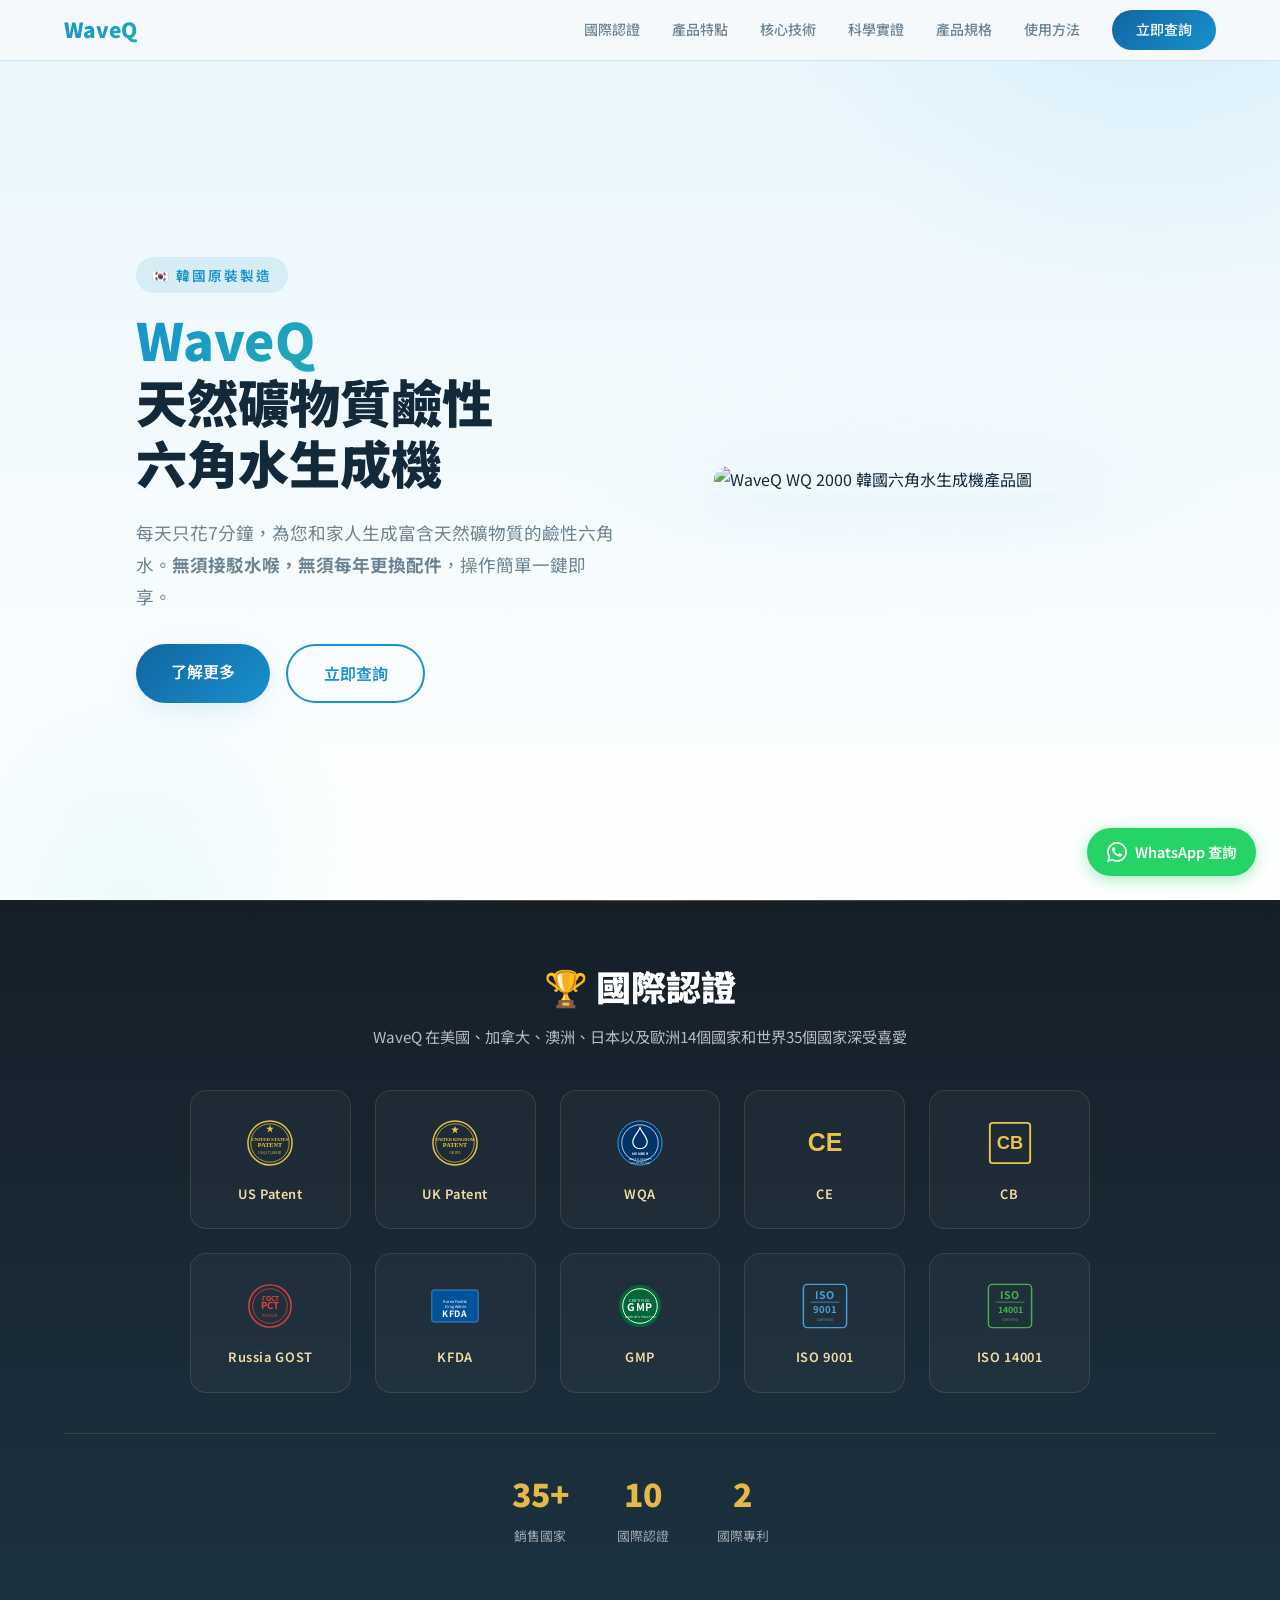
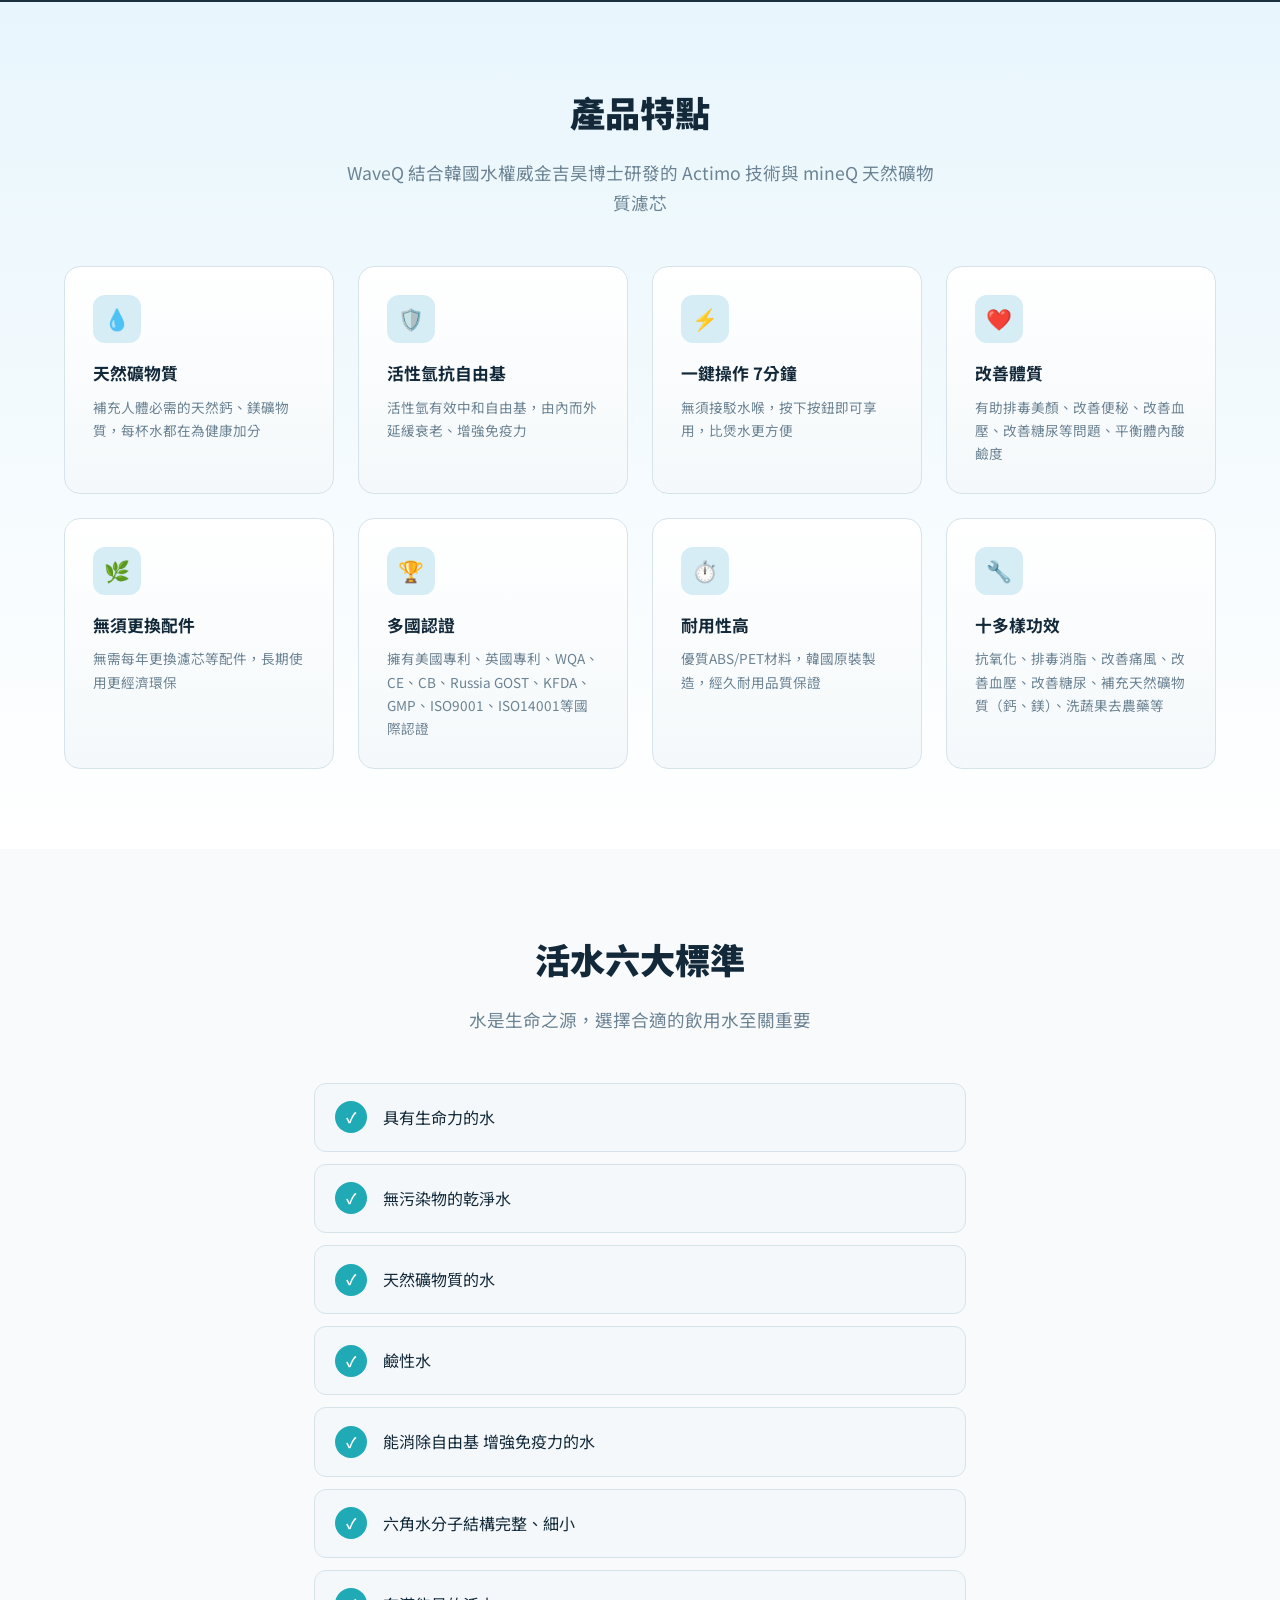
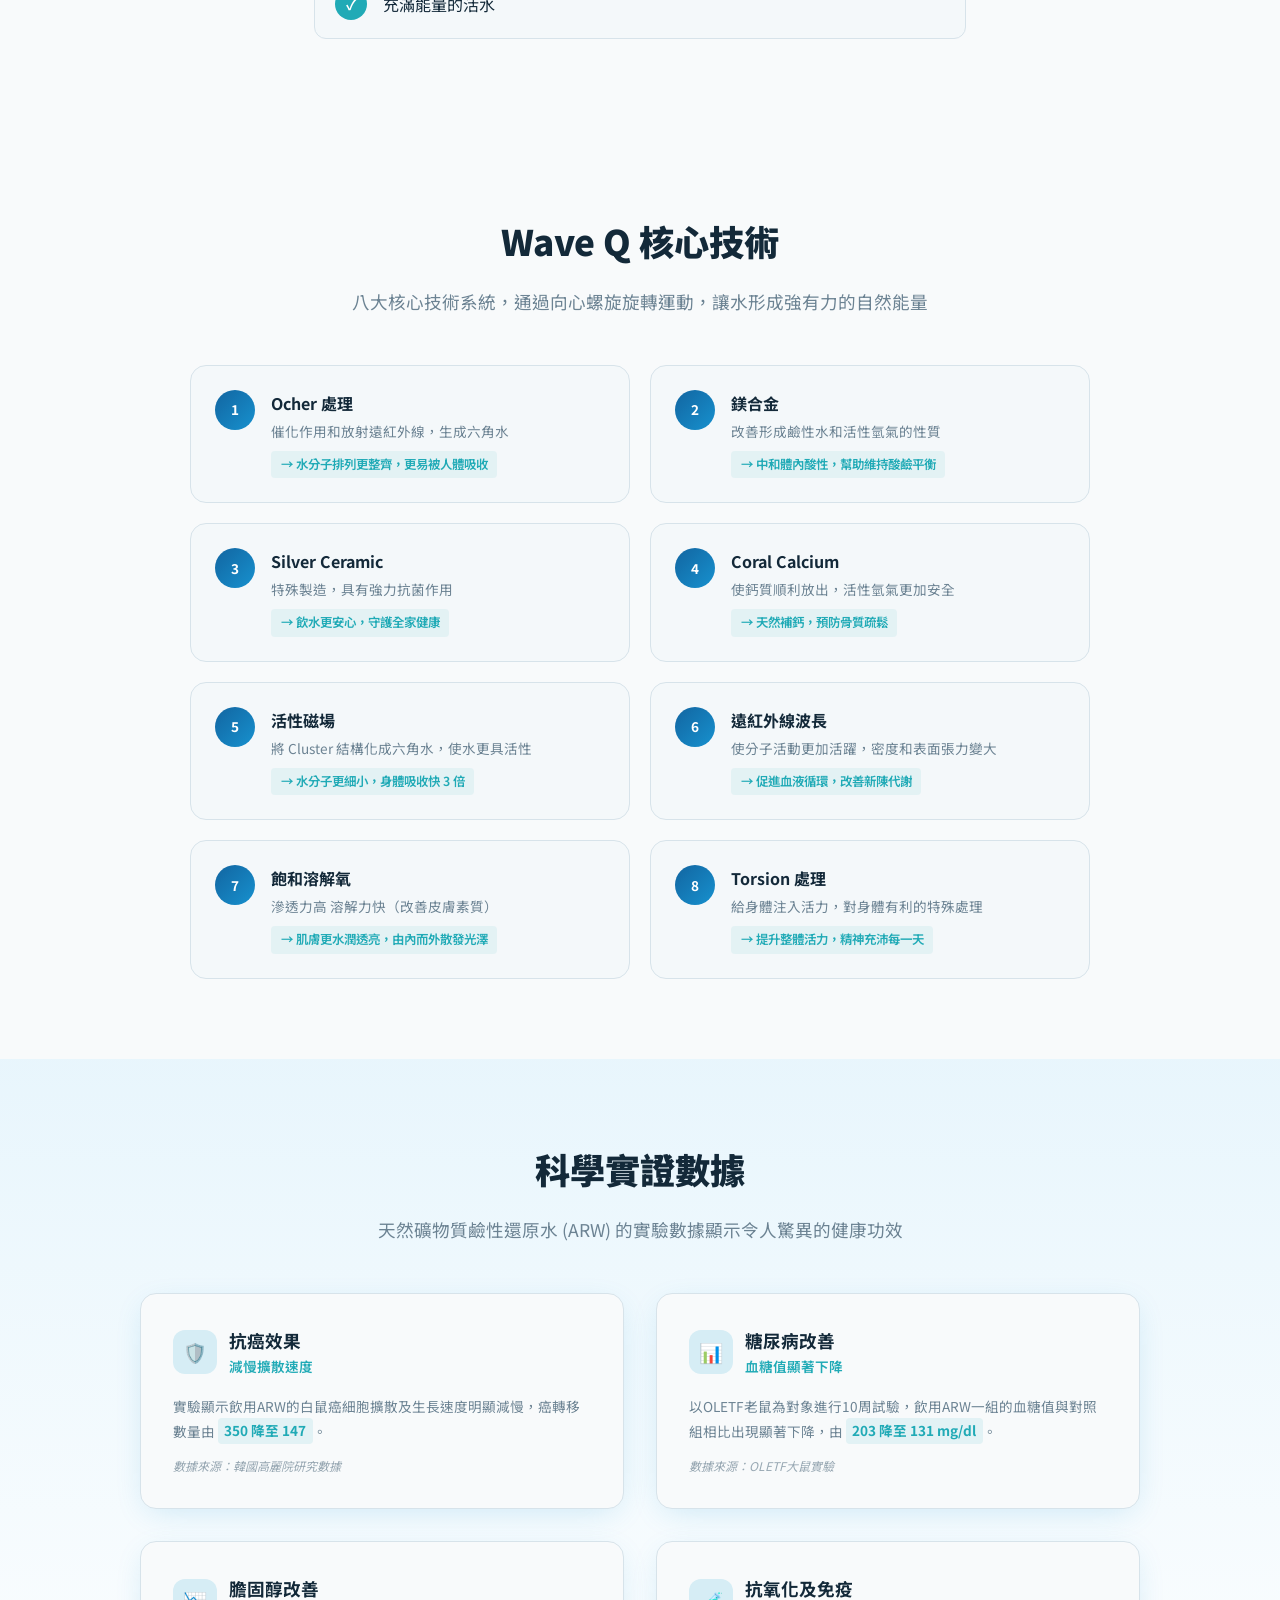
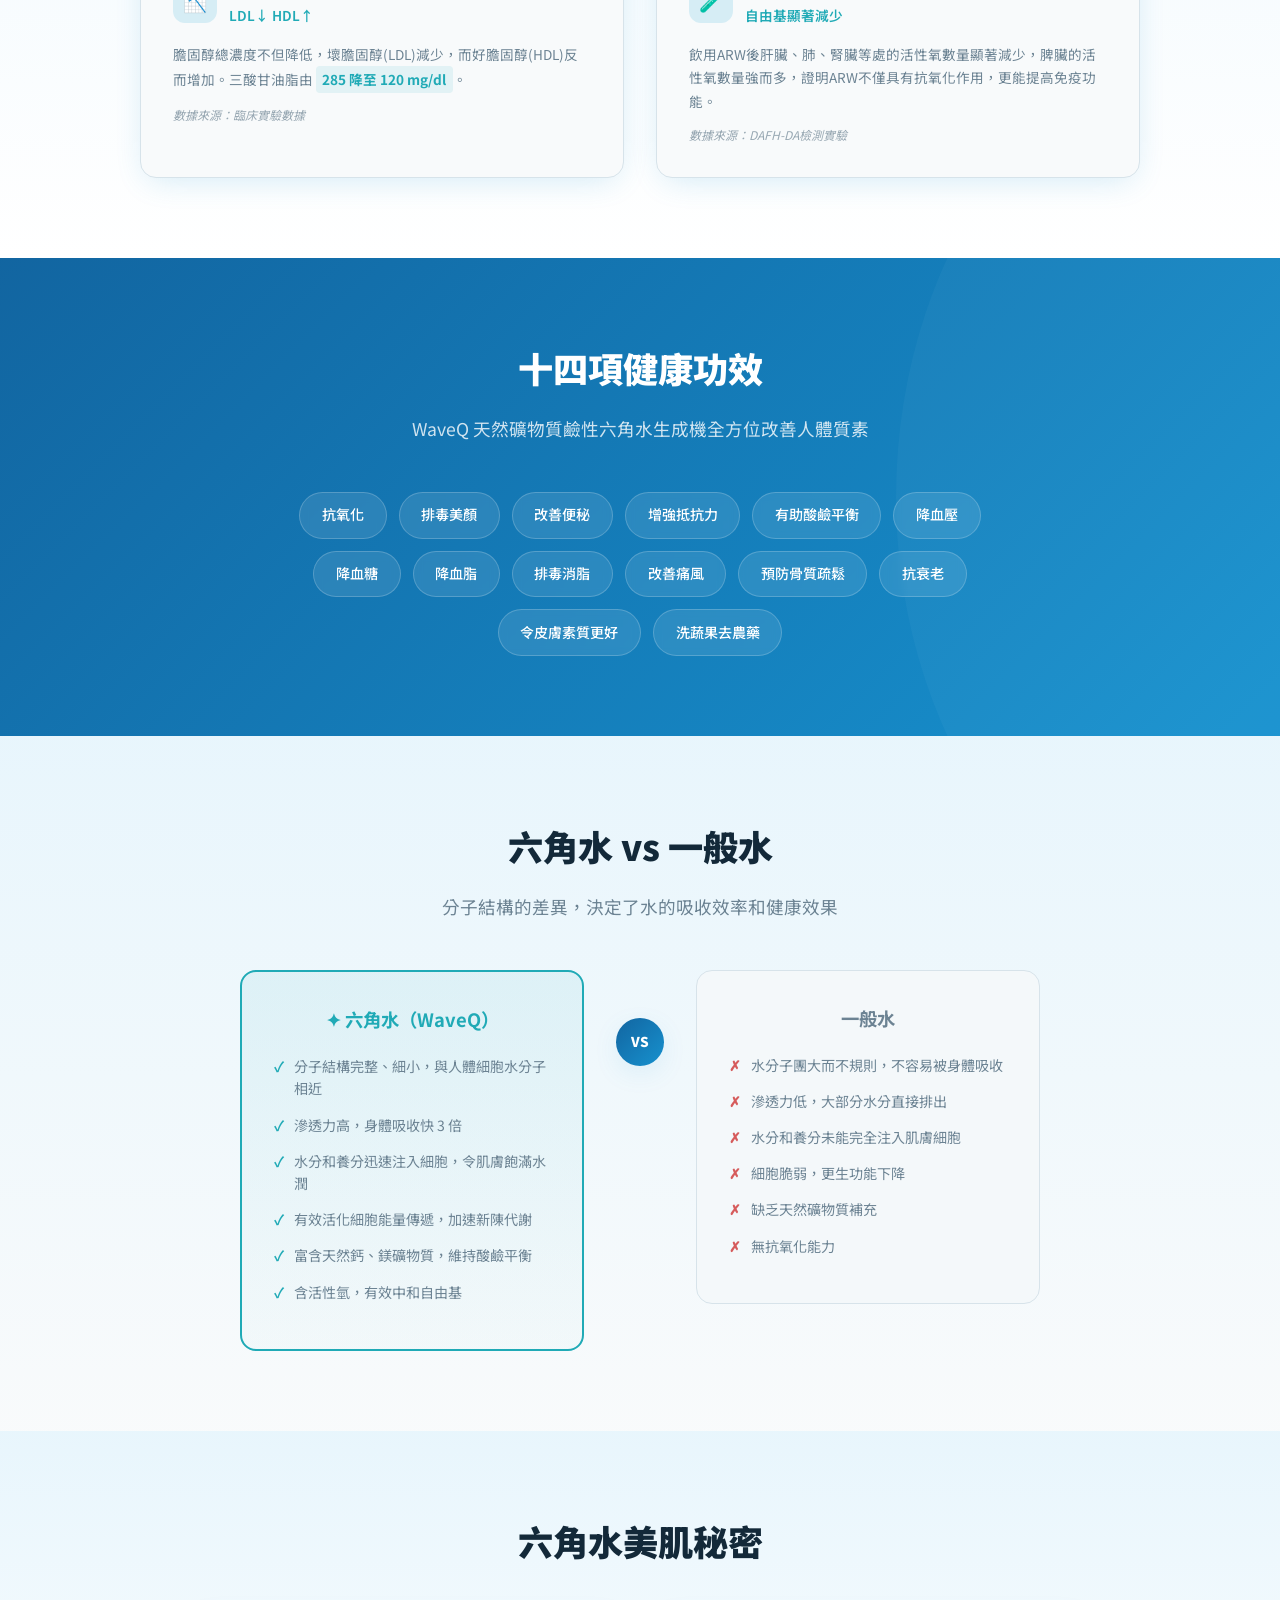
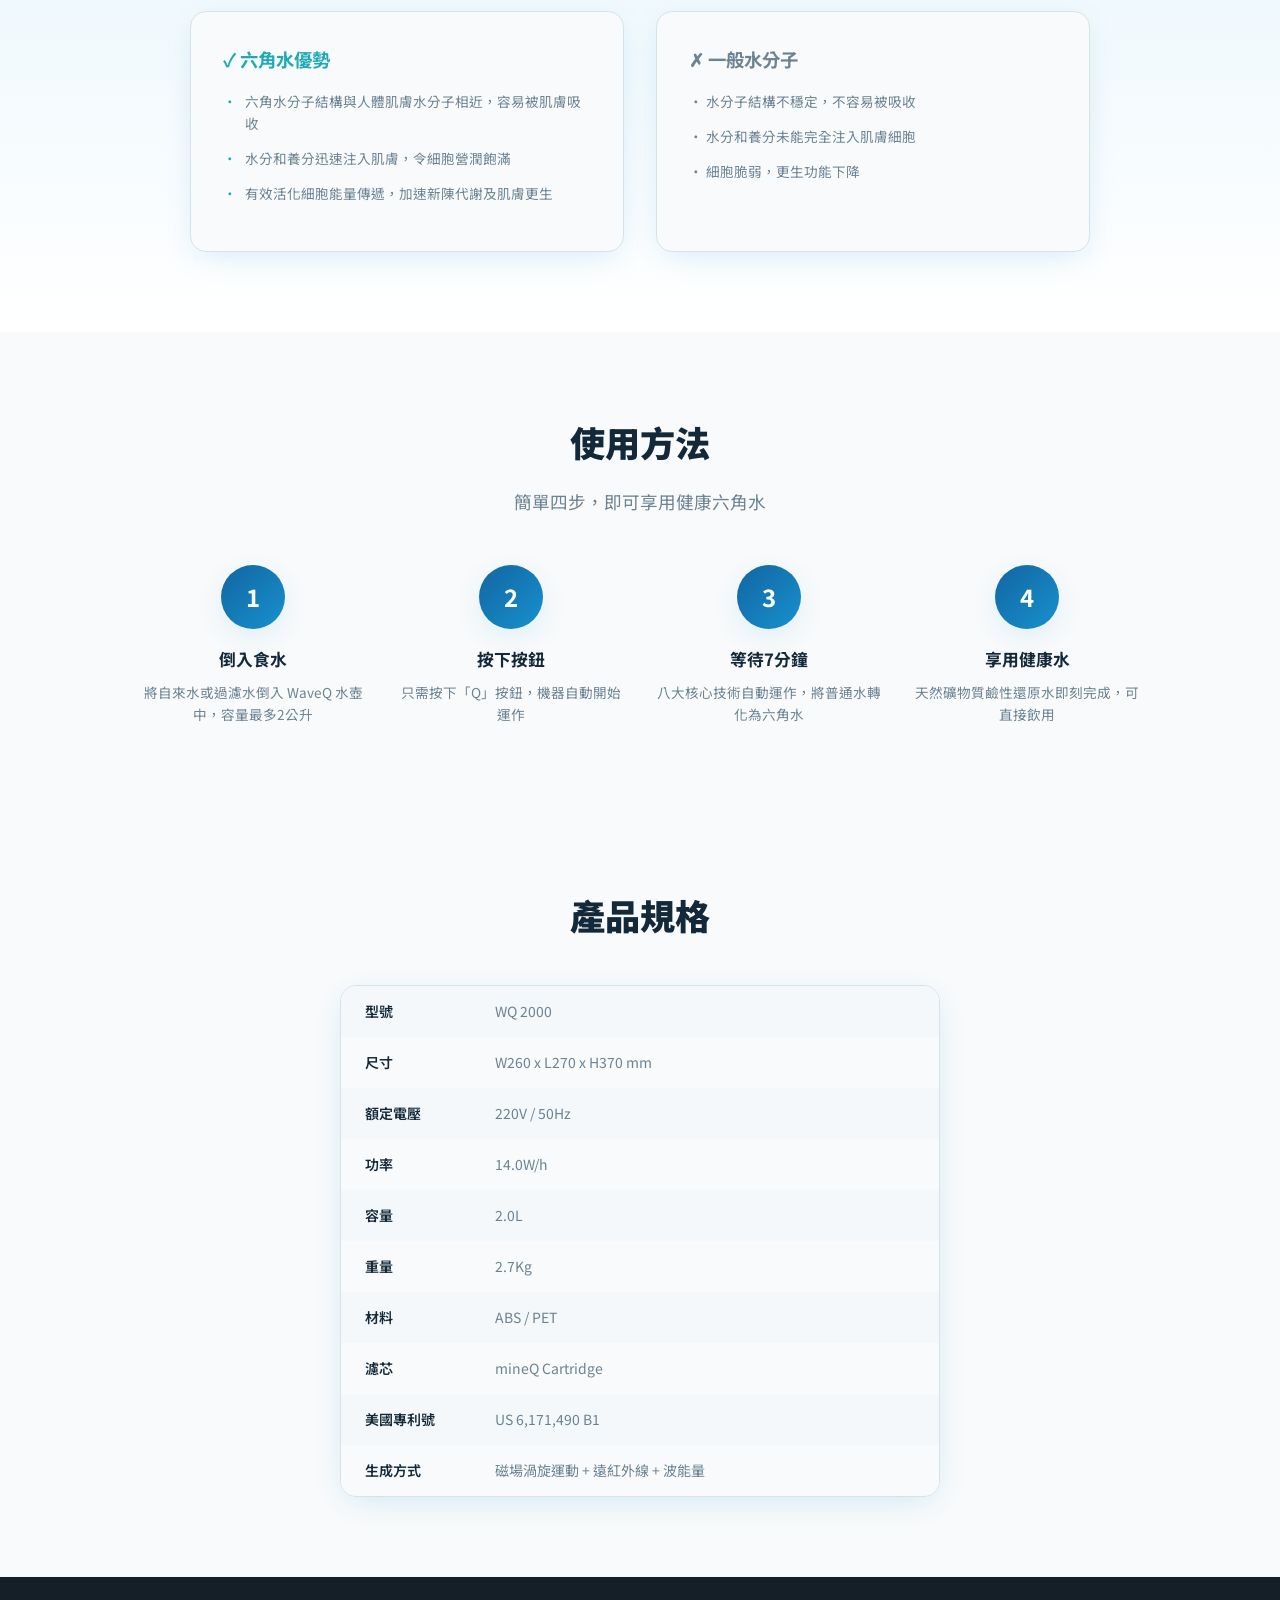
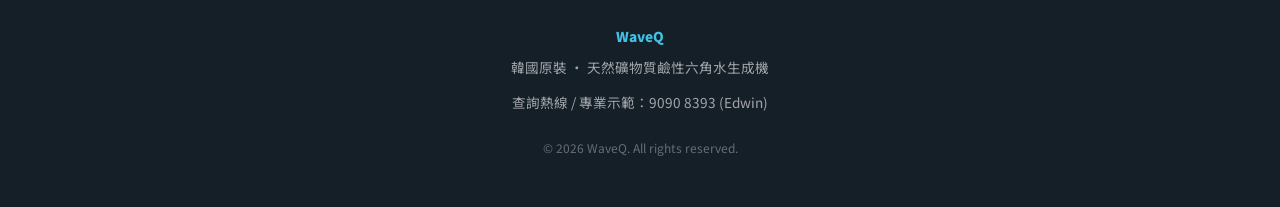
==== commit 4b787929: "Fix hero image ratio Adjusted hero image to preserve aspect ratio: - docs/index.html: update image t" ====
--- a/docs/index.html
+++ b/docs/index.html
@@ -304,7 +304,7 @@
       </div>
       <div class="hero-img-wrap fade-in">
         <div class="hero-glow"></div>
-        <img src="https://waveq.org/assets/waveq-product.jpeg" alt="WaveQ WQ 2000 韓國六角水生成機產品圖" loading="lazy" width="380" height="380" />
+        <img src="https://waveq.org/assets/waveq-product.jpeg" alt="WaveQ WQ 2000 韓國六角水生成機產品圖" loading="lazy" style="width: 100%; height: auto; max-height: 550px; object-fit: contain;" />
       </div>
     </div>
   </div>
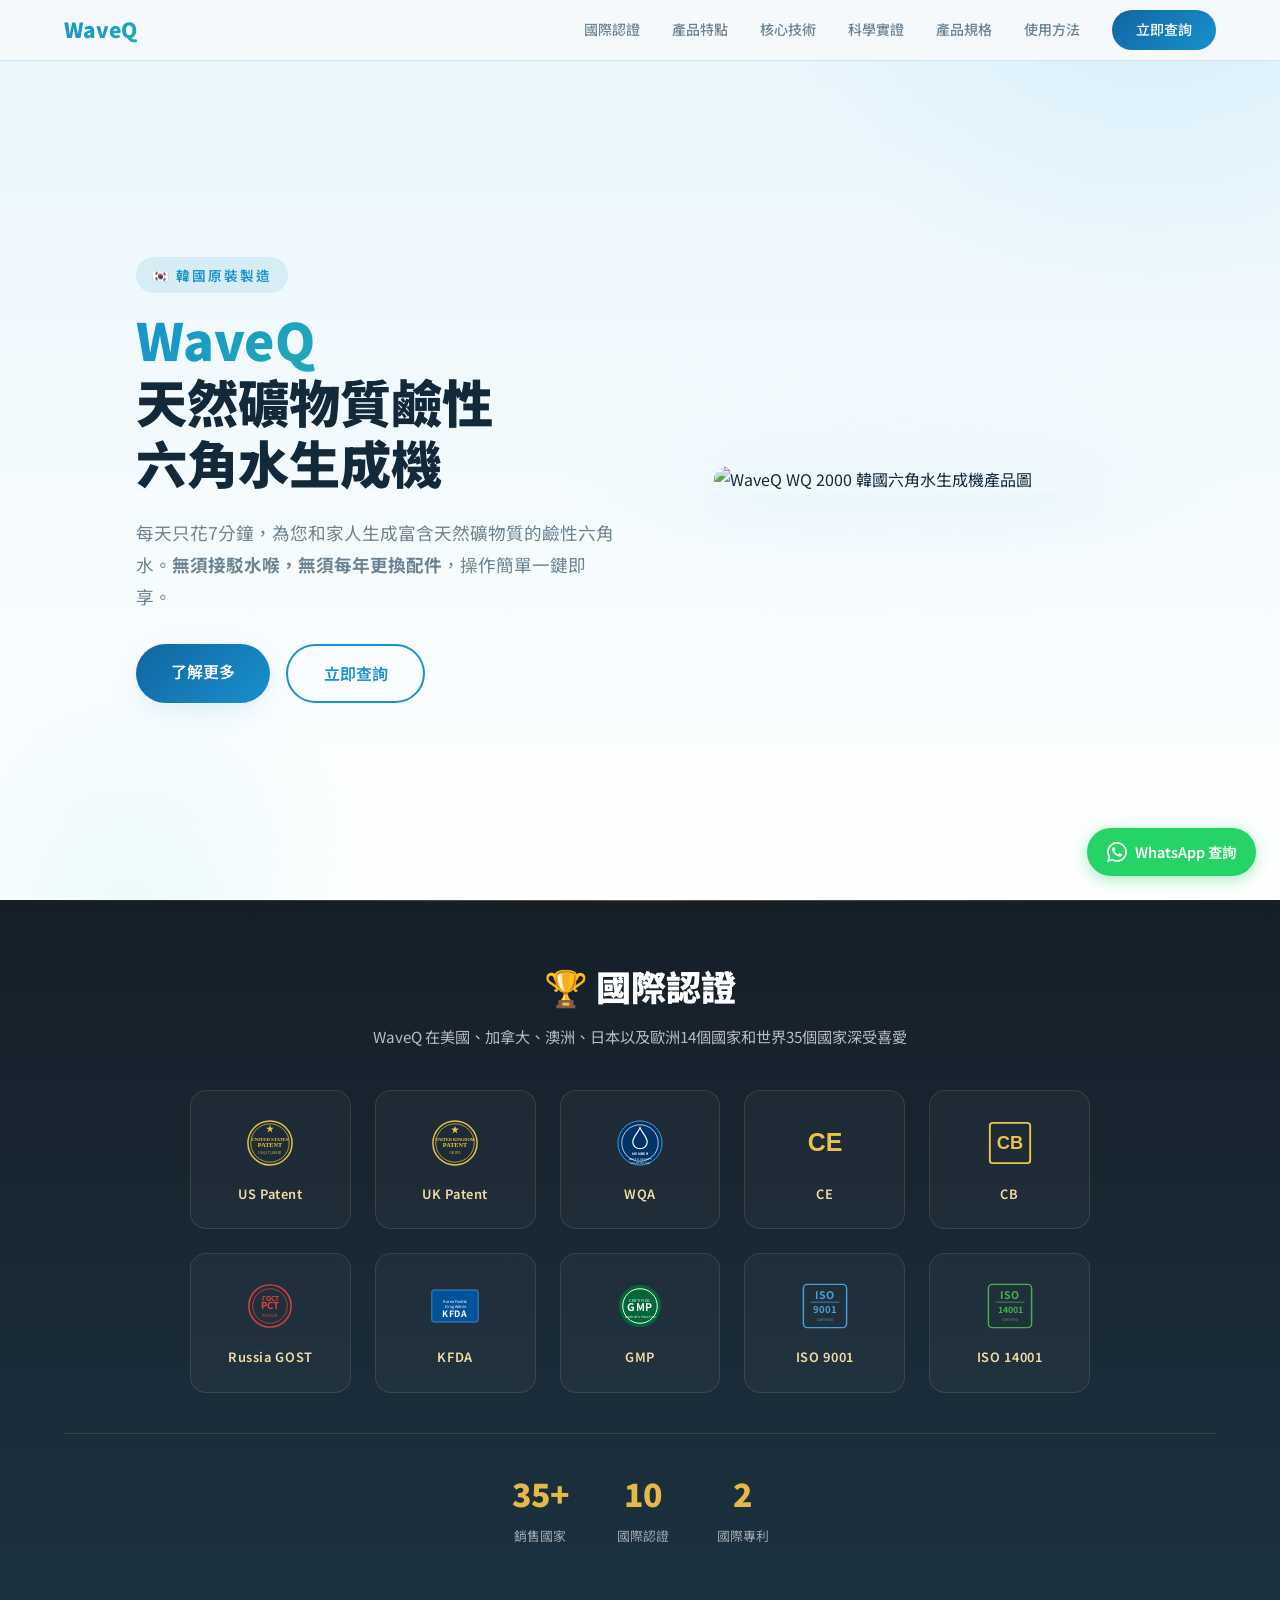
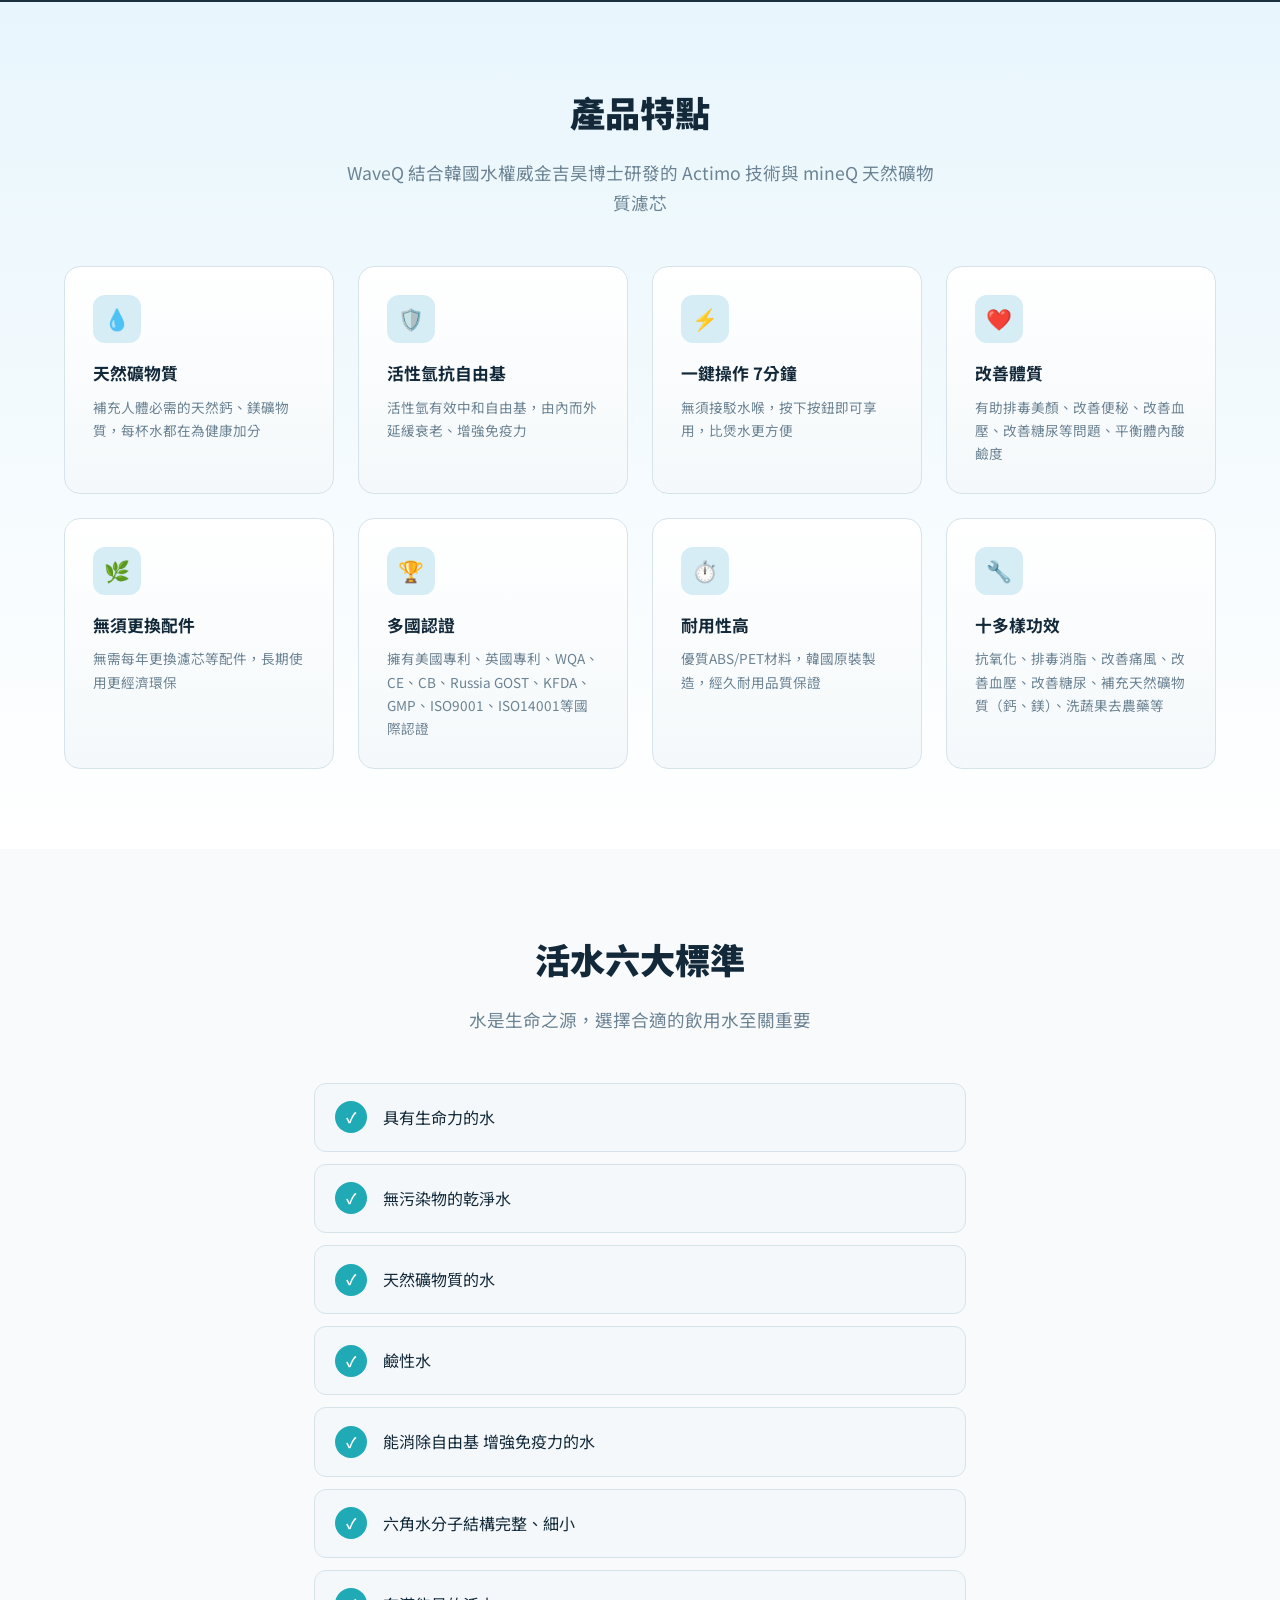
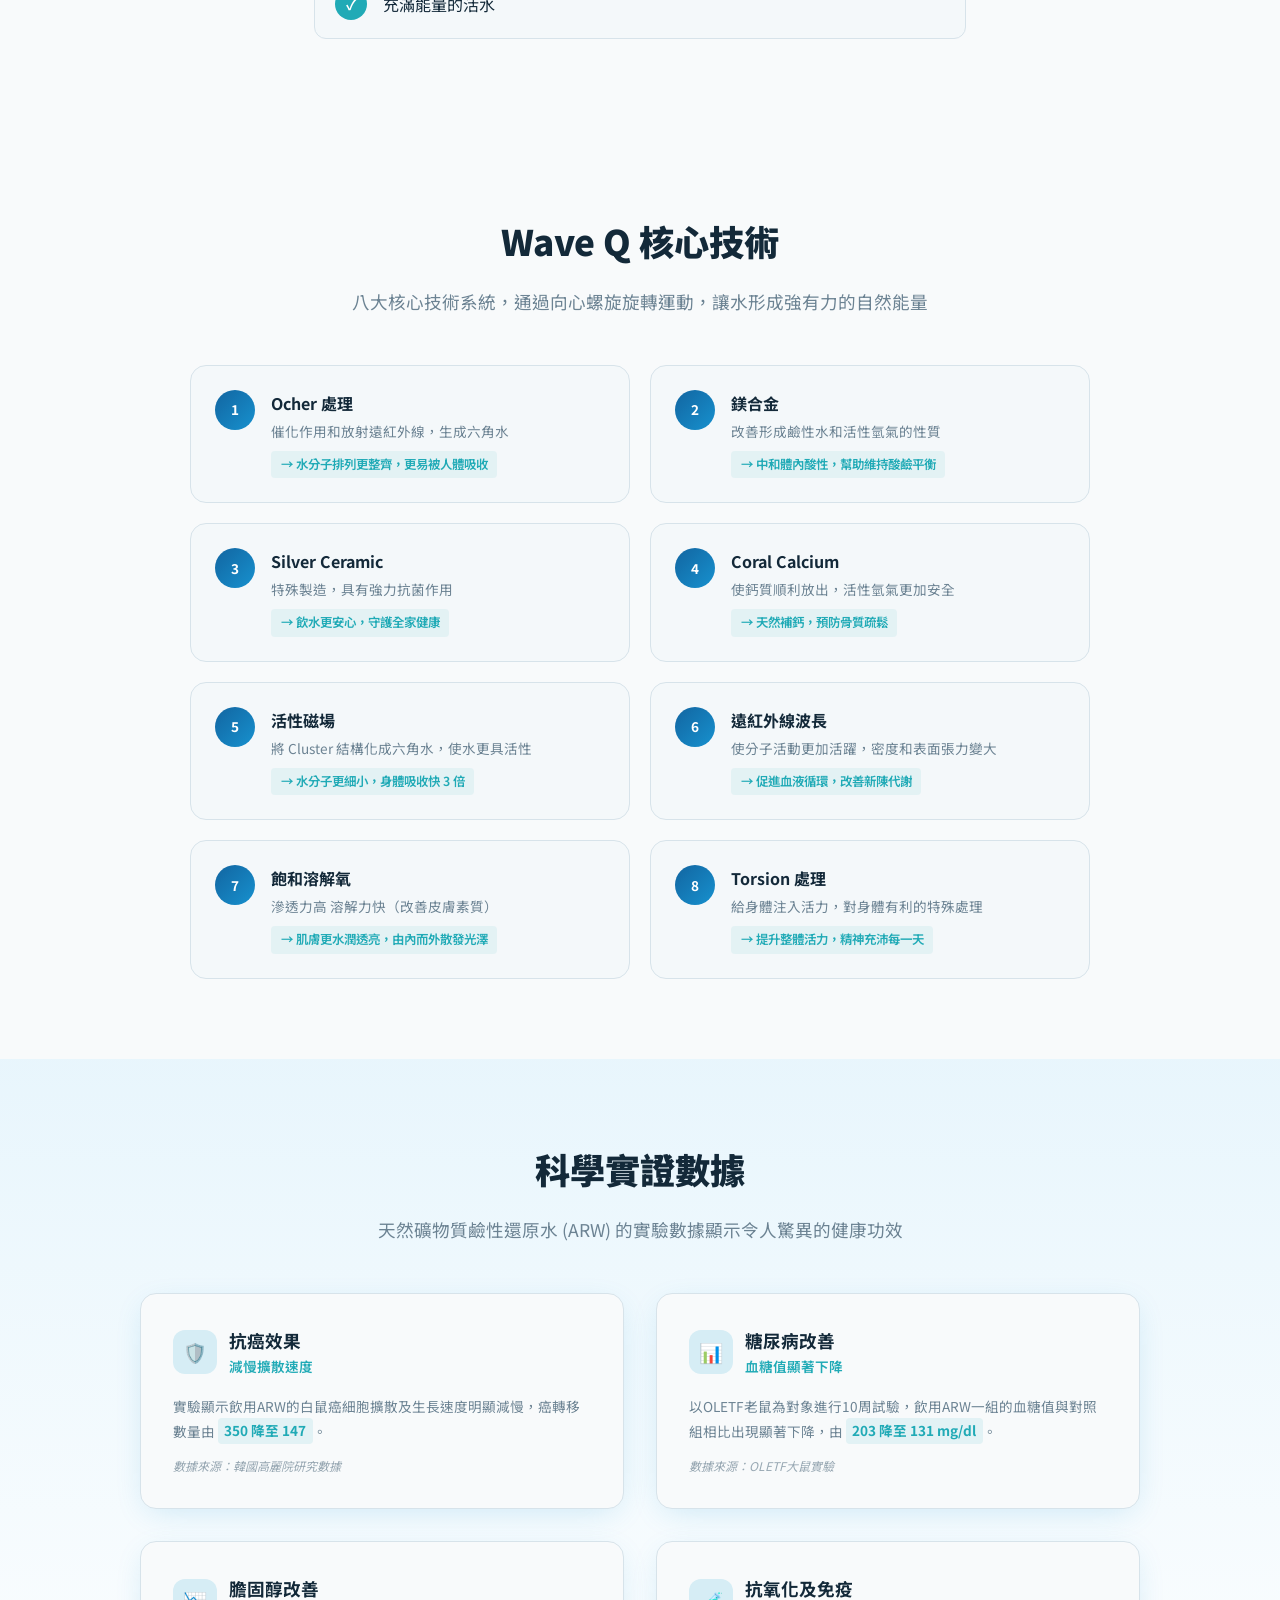
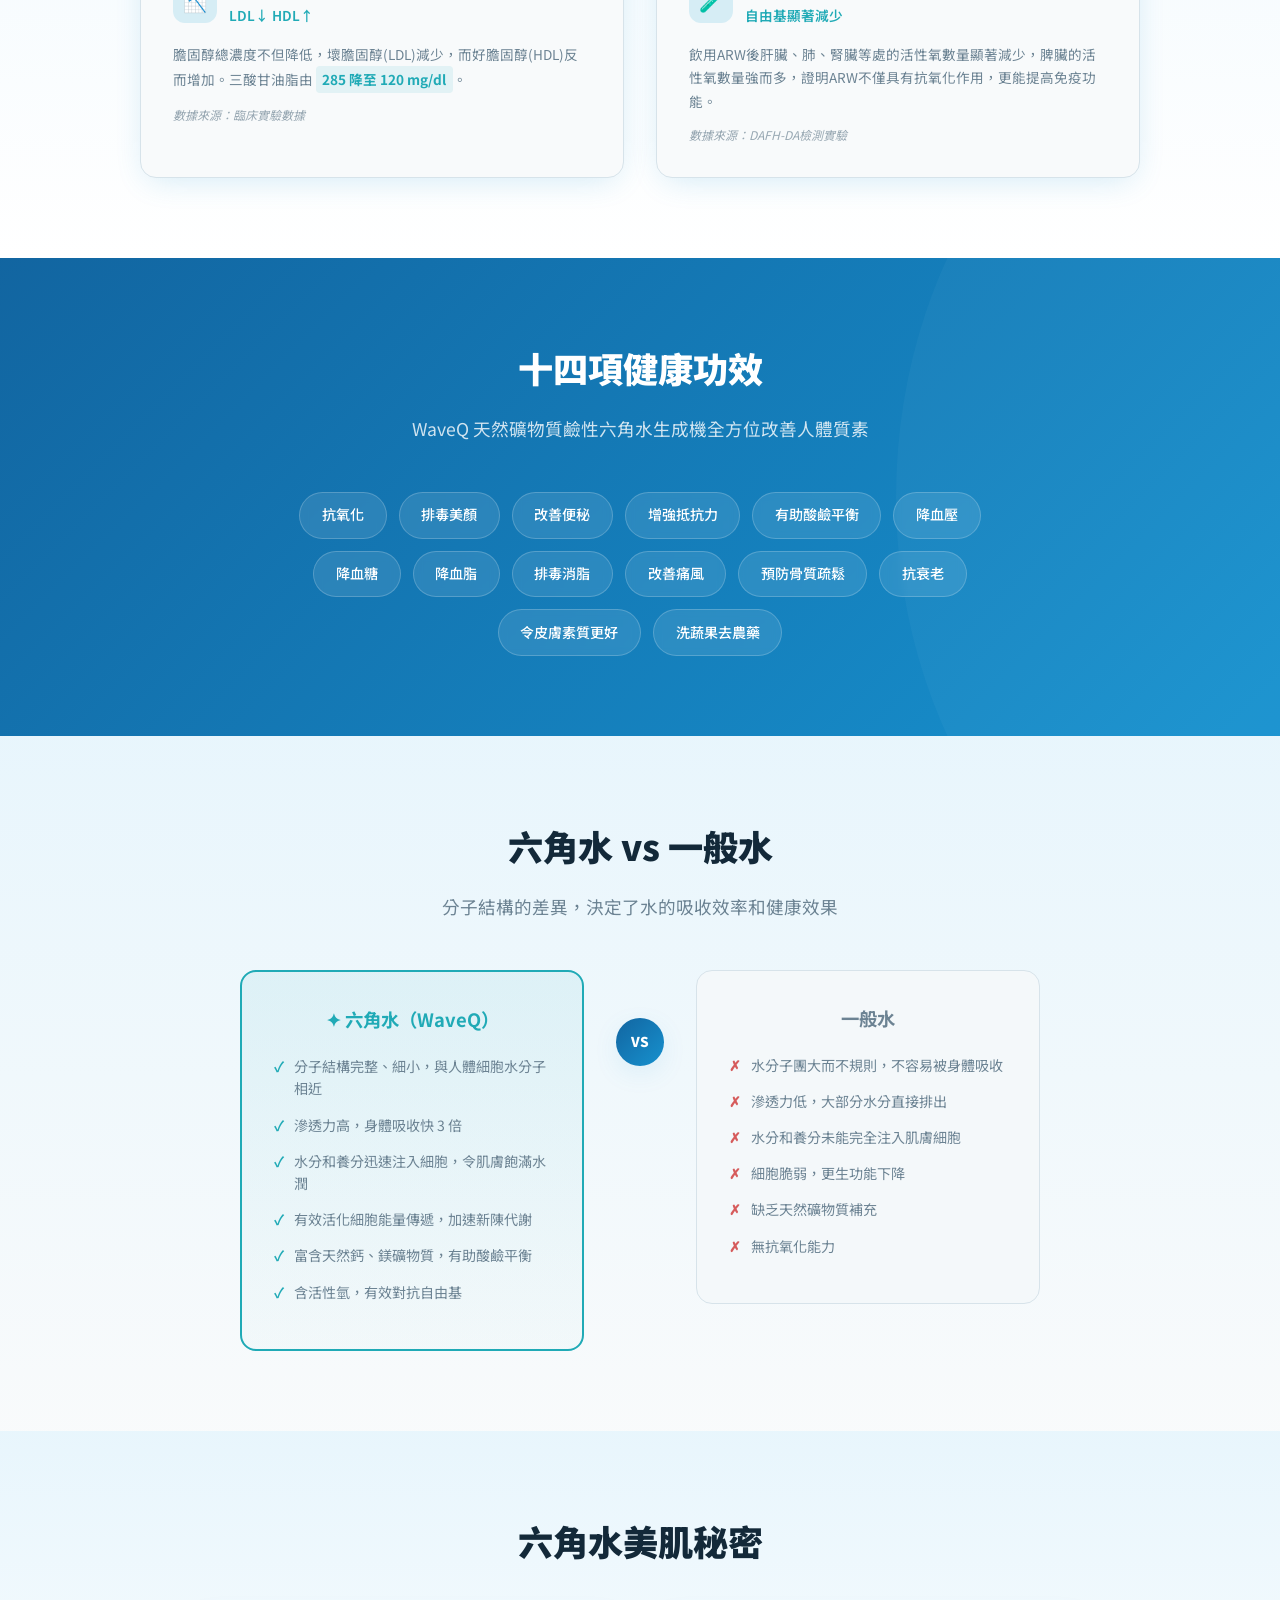
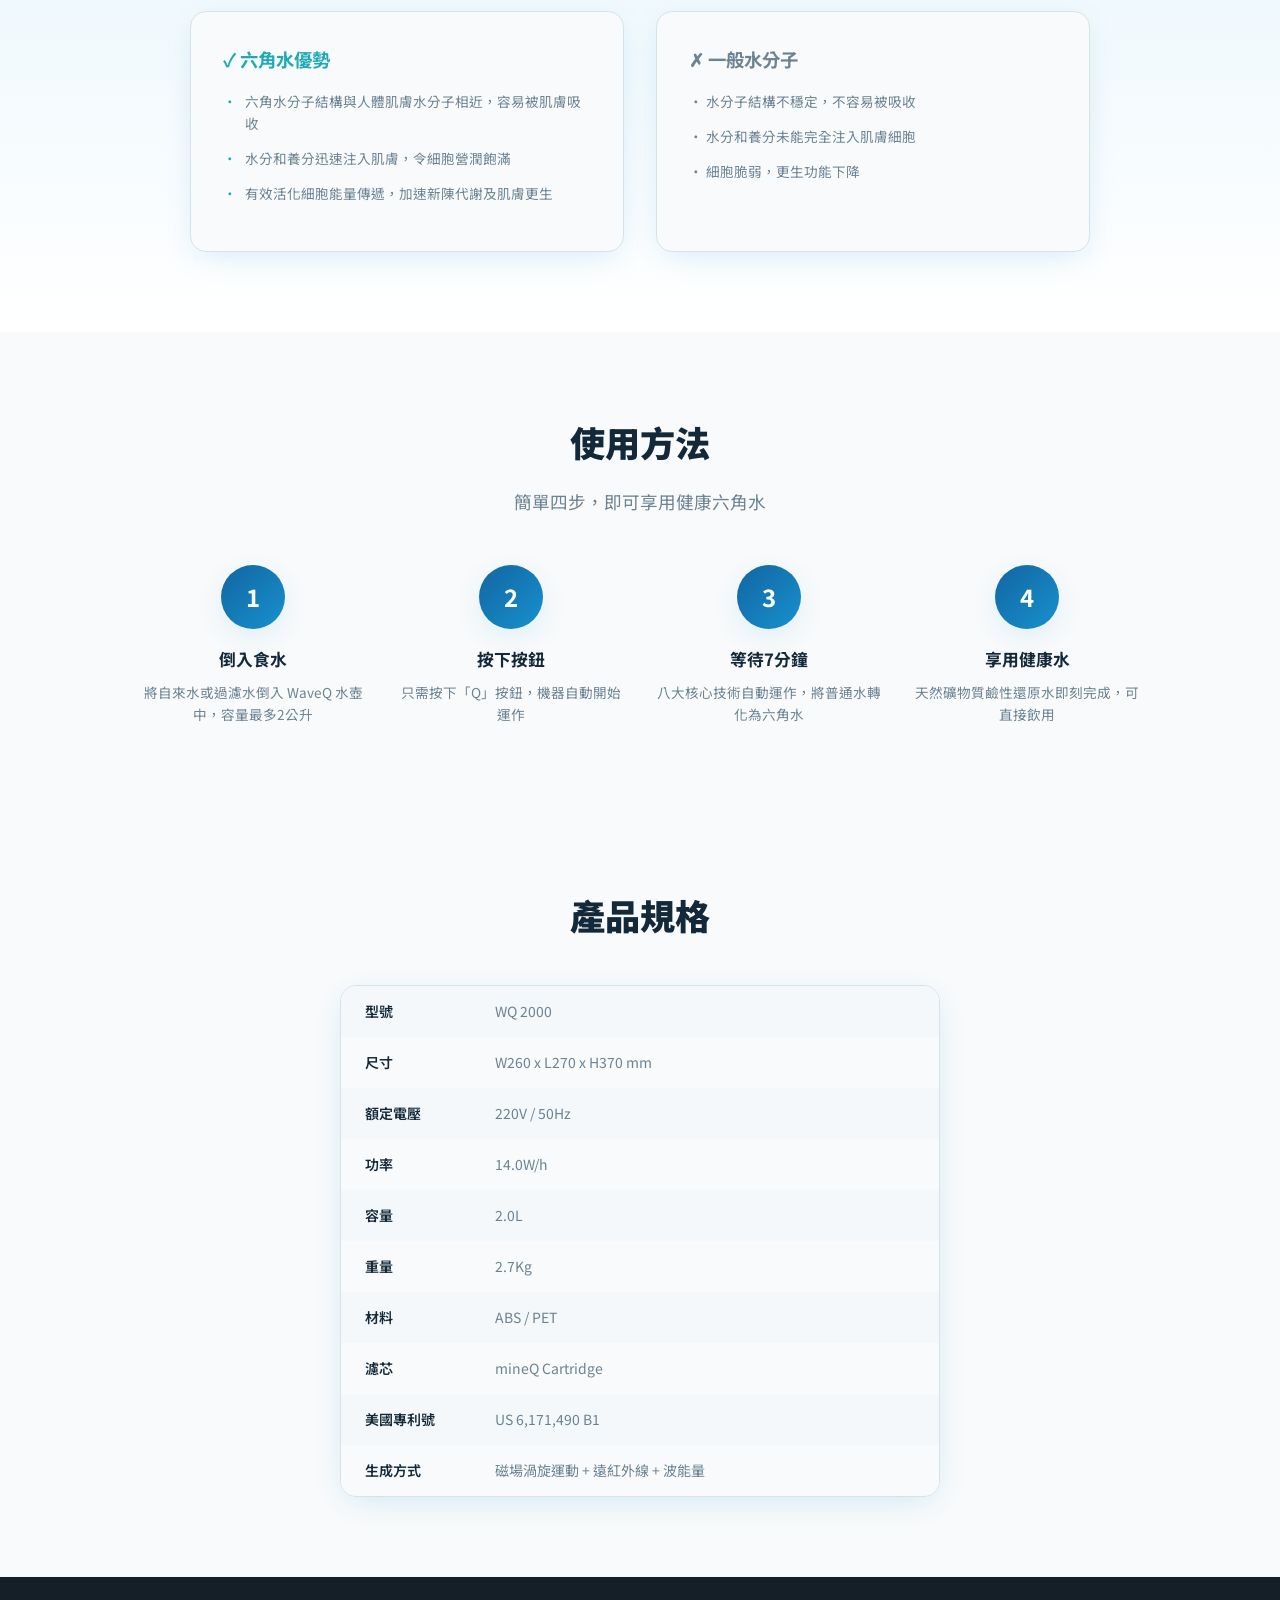
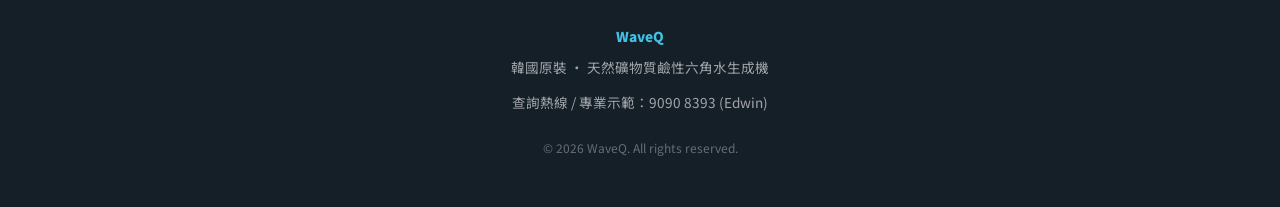
==== commit 22defd19: "修正六角水條款文字 更新 docs/index.html 中第5、6點的文案： - 将“維持酸鹼平衡”改為“有助酸鹼平衡” - 将“中和自由基”改為“對抗自由基”  X-Lovable-Edit-ID" ====
--- a/docs/index.html
+++ b/docs/index.html
@@ -19,6 +19,9 @@
   <meta name="twitter:image" content="https://waveq.org/assets/waveq-product.jpeg" />
   <meta name="robots" content="index, follow" />
   <meta name="author" content="WaveQ" />
+  <link rel="icon" type="image/png" href="/favicon.png?v=20260225" />
+  <link rel="shortcut icon" href="/favicon.png?v=20260225" />
+  <link rel="apple-touch-icon" href="/favicon.png?v=20260225" />
   <link rel="canonical" href="https://waveq.org/" />
   <link rel="preconnect" href="https://fonts.googleapis.com" />
   <link rel="preconnect" href="https://fonts.gstatic.com" crossorigin />
@@ -517,8 +520,8 @@
           <li>滲透力高，身體吸收快 3 倍</li>
           <li>水分和養分迅速注入細胞，令肌膚飽滿水潤</li>
           <li>有效活化細胞能量傳遞，加速新陳代謝</li>
-          <li>富含天然鈣、鎂礦物質，維持酸鹼平衡</li>
-          <li>含活性氫，有效中和自由基</li>
+          <li>富含天然鈣、鎂礦物質，有助酸鹼平衡</li>
+          <li>含活性氫，有效對抗自由基</li>
         </ul>
       </div>
       <div class="compare-vs fade-in"><span>VS</span></div>
